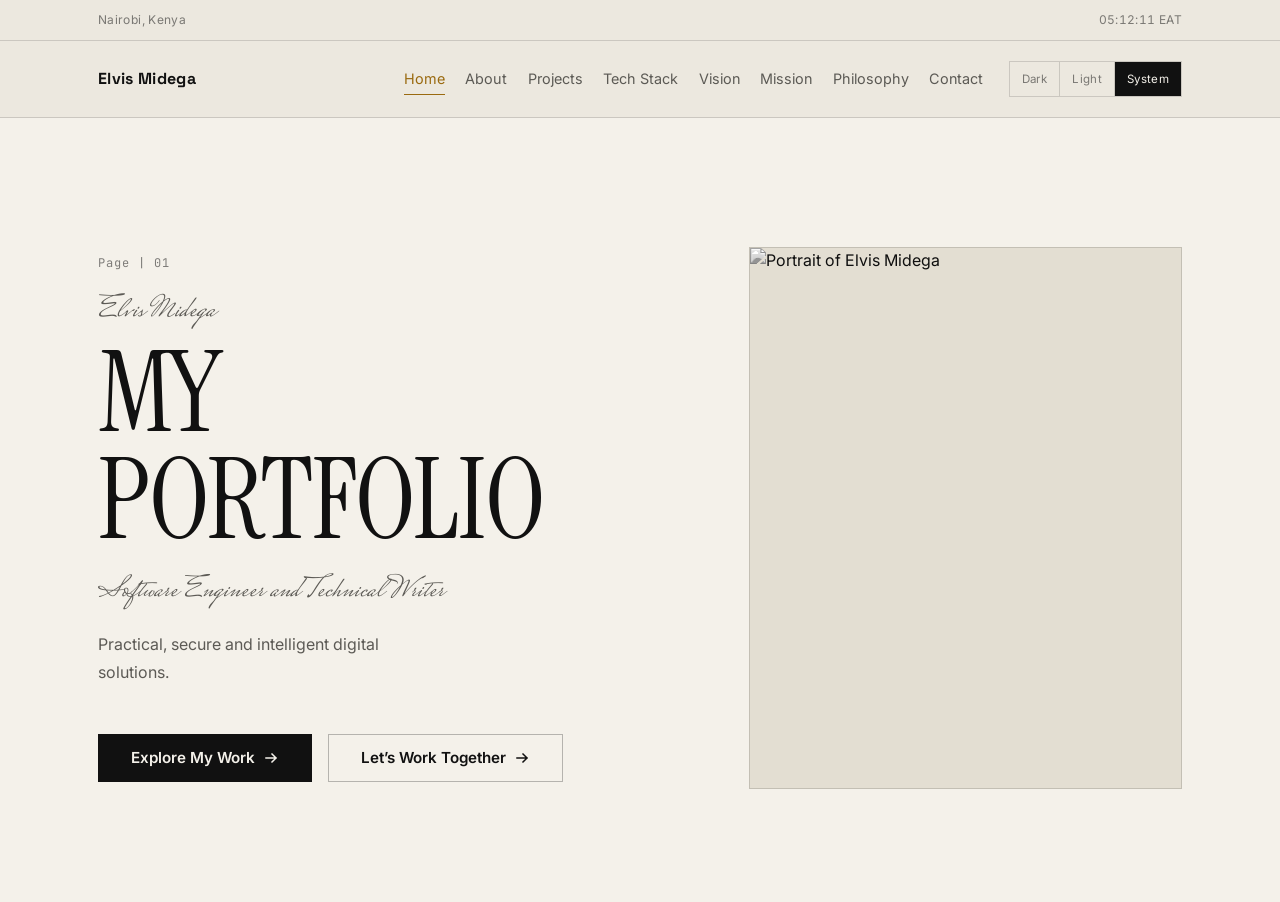
==== index.html @ 05e49f85 "Iniat commit for my portfolio" ====
<!DOCTYPE html>
<html lang="en">
<head>
<script>
(function () {
  try {
    var pref = localStorage.getItem('elvis-theme') || 'system';
    var resolved = pref === 'system'
      ? (window.matchMedia('(prefers-color-scheme: light)').matches ? 'light' : 'dark')
      : pref;
    document.documentElement.setAttribute('data-theme', resolved);
    document.documentElement.setAttribute('data-theme-pref', pref);
  } catch (e) {
    document.documentElement.setAttribute('data-theme', 'dark');
  }
})();
</script>
<meta charset="UTF-8">
<meta name="viewport" content="width=device-width, initial-scale=1">
<title>Elvis Midega | Software Engineer & Technical Writer</title>
<meta name="description" content="Portfolio of Elvis Midega, a software engineer and technical writer in Nairobi, Kenya, working across software engineering, cryptography, artificial intelligence, data and emerging technology.">
<link rel="preconnect" href="https://fonts.googleapis.com">
<link rel="preconnect" href="https://fonts.gstatic.com" crossorigin>
<link href="https://fonts.googleapis.com/css2?family=Inter:wght@400;500;600;700&family=Space+Grotesk:wght@600;700&family=Instrument+Serif:ital@0;1&family=JetBrains+Mono:wght@400;500;600&family=Mrs+Saint+Delafield&display=swap" rel="stylesheet">
<link rel="stylesheet" href="css/style.css">
<link rel="stylesheet" href="css/responsive.css">
</head>
<body>
<a class="skip-link" href="#main">Skip to content</a>

<div class="entrance" id="entrance" aria-hidden="true">
  <p class="entrance-name">Elvis Midega</p>
  <p class="entrance-role">Software Engineer / Technical Writer</p>
</div>

<header class="site-header" id="siteHeader">
  <div class="utility-bar">
    <div class="utility-inner">
      <span class="utility-location">Nairobi, Kenya</span>
      <span class="utility-clock" id="localClock">
        <span id="clockTime">00:00:00</span> <span class="utility-tz">EAT</span>
      </span>
    </div>
  </div>

  <div class="nav-row">
    <div class="nav-inner">
      <a href="#home" class="logo">Elvis Midega</a>

      <nav class="main-nav" aria-label="Primary">
        <ul class="nav-list">
          <li><a href="#home" class="nav-link" data-section="home">Home</a></li>
          <li><a href="#about" class="nav-link" data-section="about">About</a></li>
          <li><a href="#projects" class="nav-link" data-section="projects">Projects</a></li>
          <li><a href="#tech-stack" class="nav-link" data-section="tech-stack">Tech Stack</a></li>
          <li><a href="#vision" class="nav-link" data-section="vision">Vision</a></li>
          <li><a href="#mission" class="nav-link" data-section="mission">Mission</a></li>
          <li><a href="#philosophy" class="nav-link" data-section="philosophy">Philosophy</a></li>
          <li><a href="#contact" class="nav-link" data-section="contact">Contact</a></li>
        </ul>

        <div class="theme-switcher" role="group" aria-label="Theme">
          <button type="button" class="theme-btn" data-theme-choice="dark">Dark</button>
          <button type="button" class="theme-btn" data-theme-choice="light">Light</button>
          <button type="button" class="theme-btn" data-theme-choice="system">System</button>
        </div>
      </nav>

      <button type="button" class="menu-toggle" id="menuToggle" aria-expanded="false" aria-controls="mobileNav" aria-label="Open menu">
        <span class="menu-icon" aria-hidden="true"></span>
      </button>
    </div>
  </div>
</header>

<div class="mobile-nav" id="mobileNav" hidden>
  <nav aria-label="Mobile">
    <ul class="mobile-nav-list">
      <li><a href="#home" class="mobile-nav-link" data-section="home">Home</a></li>
      <li><a href="#about" class="mobile-nav-link" data-section="about">About</a></li>
      <li><a href="#projects" class="mobile-nav-link" data-section="projects">Projects</a></li>
      <li><a href="#tech-stack" class="mobile-nav-link" data-section="tech-stack">Tech Stack</a></li>
      <li><a href="#vision" class="mobile-nav-link" data-section="vision">Vision</a></li>
      <li><a href="#mission" class="mobile-nav-link" data-section="mission">Mission</a></li>
      <li><a href="#philosophy" class="mobile-nav-link" data-section="philosophy">Philosophy</a></li>
      <li><a href="#contact" class="mobile-nav-link" data-section="contact">Contact</a></li>
    </ul>
  </nav>

  <div class="theme-switcher theme-switcher-mobile" role="group" aria-label="Theme">
    <button type="button" class="theme-btn" data-theme-choice="dark">Dark</button>
    <button type="button" class="theme-btn" data-theme-choice="light">Light</button>
    <button type="button" class="theme-btn" data-theme-choice="system">System</button>
  </div>
</div>

<main id="main">

  <section id="home" class="section hero" data-section="home" aria-label="Home">
    <div id="vantaBg" class="vanta-bg" aria-hidden="true"></div>

    <div class="hero-grid">
      <div class="hero-text">
        <p class="hero-page mono">Page | 01</p>

        <p class="signature hero-signature">Elvis Midega</p>

        <h1 class="hero-title">
          <span class="line">MY</span>
          <span class="line">PORTFOLIO</span>
        </h1>

        <p class="signature hero-subtitle">Software Engineer and Technical Writer</p>

        <p class="hero-lead">Practical, secure and intelligent digital solutions.</p>

        <div class="hero-actions">
          <a href="#projects" class="btn btn-primary">
            Explore My Work
            <span class="btn-arrow" aria-hidden="true">
              <svg width="16" height="16" viewBox="0 0 16 16" fill="none" xmlns="http://www.w3.org/2000/svg">
                <path d="M3 8H13M13 8L9 4M13 8L9 12" stroke="currentColor" stroke-width="1.5" stroke-linecap="square"/>
              </svg>
            </span>
          </a>
          <a href="work-with-me.html" class="btn btn-secondary">
            Let&rsquo;s Work Together
            <span class="btn-arrow" aria-hidden="true">
              <svg width="16" height="16" viewBox="0 0 16 16" fill="none" xmlns="http://www.w3.org/2000/svg">
                <path d="M3 8H13M13 8L9 4M13 8L9 12" stroke="currentColor" stroke-width="1.5" stroke-linecap="square"/>
              </svg>
            </span>
          </a>
        </div>
      </div>

      <figure class="hero-visual">
        <img class="portrait-img" src="assets/profile.jpg" alt="Portrait of Elvis Midega" width="1600" height="2000" loading="eager">
        <figcaption class="portrait-placeholder">
          <span>assets/profile.jpg</span>
          <span>Recommended 1600 &times; 2000px</span>
        </figcaption>
      </figure>
    </div>
  </section>

  <!-- Phase 2 and later: Introduction, About Me, More Than a Portfolio,
       Vision, Mission, Philosophy, Projects, Tech Stack, Skills, Dev
       Quotes and Contact sections are added here. -->

</main>

<script src="js/theme.js" defer></script>
<script src="js/main.js" defer></script>
</body>
</html>
---- css/style.css ----
/* =========================================================
   ELVIS MIDEGA: PORTFOLIO
   Design tokens
   ========================================================= */

:root {
  /* Dark palette */
  --dark-bg: #0A0A0A;
  --dark-surface: #111111;
  --dark-raised: #181818;
  --dark-line: rgba(255, 255, 255, 0.12);
  --dark-line-strong: rgba(255, 255, 255, 0.22);
  --dark-muted: #9A9A9A;
  --dark-text: #EDEDED;
  --dark-accent: #E7B04B;

  /* Light palette */
  --light-bg: #F4F1EA;
  --light-surface: #ECE8DF;
  --light-raised: #E3DED2;
  --light-line: rgba(0, 0, 0, 0.14);
  --light-line-strong: rgba(0, 0, 0, 0.26);
  --light-muted: #5C5A55;
  --light-text: #111111;
  --light-accent: #9A6A10;

  /* Layout */
  --container-max: 1180px;
  --container-pad: clamp(20px, 5vw, 48px);
  --utility-h: 40px;
  --nav-h: 76px;
  --bar-h: calc(var(--utility-h) + var(--nav-h));

  /* Spacing scale: use only these values */
  --sp-1: 4px;
  --sp-2: 8px;
  --sp-3: 12px;
  --sp-4: 16px;
  --sp-5: 24px;
  --sp-6: 32px;
  --sp-7: 48px;
  --sp-8: 64px;
  --sp-9: 96px;
  --sp-10: 128px;

  /* Type families */
  --font-ui: 'Inter', -apple-system, BlinkMacSystemFont, 'Segoe UI', sans-serif;
  --font-display: 'Space Grotesk', var(--font-ui);
  --font-serif: 'Instrument Serif', Georgia, serif;
  --font-mono: 'JetBrains Mono', 'SFMono-Regular', Consolas, monospace;
  --font-signature: 'Mrs Saint Delafield', cursive;

  /* Motion */
  --ease: cubic-bezier(0.4, 0, 0.2, 1);
  --dur-fast: 180ms;
  --dur-med: 280ms;
  --dur-slow: 900ms;
}

/* Resolved semantic tokens: default to dark, overridden below.
   The reused top bar references these same variable names, so
   its CSS did not need to change, only the values it points at. */
:root,
[data-theme="dark"] {
  --color-bg: var(--dark-bg);
  --color-bg-elevated: var(--dark-surface);
  --color-surface: var(--dark-raised);
  --color-text: var(--dark-text);
  --color-text-secondary: var(--dark-muted);
  --color-text-tertiary: rgba(237, 237, 237, 0.55);
  --color-border: var(--dark-line);
  --color-border-strong: var(--dark-line-strong);
  --color-invert-bg: var(--dark-text);
  --color-invert-text: var(--dark-bg);
  --color-accent: var(--dark-accent);
}

[data-theme="light"] {
  --color-bg: var(--light-bg);
  --color-bg-elevated: var(--light-surface);
  --color-surface: var(--light-raised);
  --color-text: var(--light-text);
  --color-text-secondary: var(--light-muted);
  --color-text-tertiary: rgba(17, 17, 17, 0.52);
  --color-border: var(--light-line);
  --color-border-strong: var(--light-line-strong);
  --color-invert-bg: var(--light-text);
  --color-invert-text: var(--light-bg);
  --color-accent: var(--light-accent);
}

/* =========================================================
   Reset
   ========================================================= */

*, *::before, *::after { box-sizing: border-box; }
html, body { margin: 0; padding: 0; }
html {
  scroll-behavior: smooth;
}
body {
  background: var(--color-bg);
  color: var(--color-text);
  font-family: var(--font-ui);
  font-size: 16px;
  line-height: 1.6;
  -webkit-font-smoothing: antialiased;
  transition: background-color var(--dur-med) var(--ease), color var(--dur-med) var(--ease);
  overflow-x: hidden;
}
img { max-width: 100%; display: block; }
ul { list-style: none; margin: 0; padding: 0; }
a { color: inherit; text-decoration: none; }
button { font: inherit; color: inherit; background: none; border: none; cursor: pointer; }
h1, h2, h3, p { margin: 0; }

@media (prefers-reduced-motion: reduce) {
  html { scroll-behavior: auto; }
  *, *::before, *::after {
    animation-duration: 0.001ms !important;
    animation-iteration-count: 1 !important;
    transition-duration: 0.001ms !important;
  }
}

:focus-visible {
  outline: 2px solid var(--color-accent);
  outline-offset: 3px;
}

/* =========================================================
   Layout foundation
   ========================================================= */

.container,
.utility-inner,
.nav-inner {
  max-width: var(--container-max);
  margin-inline: auto;
  padding-inline: var(--container-pad);
}

.section {
  position: relative;
  padding-block: clamp(64px, 9vw, 112px);
  border-top: 1px solid var(--color-border);
  scroll-margin-top: var(--bar-h);
}
.section.hero {
  border-top: none;
  scroll-margin-top: 0;
}

.section-head {
  display: flex;
  align-items: baseline;
  gap: var(--sp-5);
  margin-bottom: var(--sp-7);
}
.section-head .section-index {
  font-family: var(--font-mono);
  font-size: 0.85rem;
  color: var(--color-text-tertiary);
  flex-shrink: 0;
}
.section-head .section-heading {
  font-family: var(--font-serif);
  font-weight: 400;
  font-size: clamp(1.75rem, 3.4vw, 2.75rem);
  flex-shrink: 0;
}
.section-head .section-rule {
  flex: 1 1 auto;
  height: 1px;
  background: var(--color-border-strong);
}
.section-head .page-label {
  font-family: var(--font-mono);
  font-size: 0.75rem;
  letter-spacing: 0.04em;
  color: var(--color-text-tertiary);
  flex-shrink: 0;
}

.mono {
  font-family: var(--font-mono);
}

.skip-link {
  position: absolute;
  left: -9999px;
  top: 0;
  z-index: 1000;
  background: var(--color-invert-bg);
  color: var(--color-invert-text);
  padding: var(--sp-3) var(--sp-5);
  font-size: 0.9rem;
  font-weight: 600;
}
.skip-link:focus {
  left: var(--container-pad);
  top: var(--sp-3);
}

/* =========================================================
   Buttons
   ========================================================= */

.btn {
  display: inline-flex;
  align-items: center;
  gap: var(--sp-2);
  min-height: 48px;
  padding: 0 var(--sp-6);
  font-size: 0.95rem;
  font-weight: 600;
  border: 1px solid var(--color-border-strong);
  transition: background-color var(--dur-fast) var(--ease),
              color var(--dur-fast) var(--ease),
              border-color var(--dur-fast) var(--ease);
}
.btn-primary {
  background: var(--color-invert-bg);
  color: var(--color-invert-text);
  border-color: var(--color-invert-bg);
}
.btn-primary:hover,
.btn-primary:focus-visible {
  background: transparent;
  color: var(--color-text);
  border-color: var(--color-border-strong);
}
.btn-secondary {
  background: transparent;
  color: var(--color-text);
}
.btn-secondary:hover,
.btn-secondary:focus-visible {
  background: var(--color-text);
  color: var(--color-bg);
  border-color: var(--color-text);
}
.btn-arrow {
  display: inline-flex;
  transition: transform var(--dur-fast) var(--ease);
}
.btn:hover .btn-arrow,
.btn:focus-visible .btn-arrow {
  transform: translateX(4px);
}

/* =========================================================
   Entrance
   ========================================================= */

.entrance {
  position: fixed;
  inset: 0;
  z-index: 999;
  display: flex;
  flex-direction: column;
  align-items: center;
  justify-content: center;
  gap: var(--sp-3);
  background: var(--color-bg);
  transition: opacity 480ms var(--ease), visibility 480ms var(--ease);
}
.entrance.is-hidden {
  opacity: 0;
  visibility: hidden;
  pointer-events: none;
}
.entrance-name {
  font-family: var(--font-signature);
  font-size: clamp(2.25rem, 6vw, 3.5rem);
  color: var(--color-text);
  opacity: 0;
  transform: translateY(8px);
  animation: entranceIn 520ms var(--ease) 80ms forwards;
}
.entrance-role {
  font-family: var(--font-ui);
  font-size: 0.85rem;
  letter-spacing: 0.06em;
  color: var(--color-text-secondary);
  opacity: 0;
  transform: translateY(8px);
  animation: entranceIn 520ms var(--ease) 220ms forwards;
}
@keyframes entranceIn {
  to { opacity: 1; transform: translateY(0); }
}
@media (prefers-reduced-motion: reduce) {
  .entrance { display: none; }
}

/* =========================================================
   Header: utility bar + nav
   Reused from the approved top bar build. Selectors unchanged;
   only the underlying --color-* and --container-* values above
   were brought in line with the current token system.
   ========================================================= */

.site-header {
  position: sticky;
  top: 0;
  z-index: 500;
  background: var(--color-bg-elevated);
  border-bottom: 1px solid var(--color-border);
}

.utility-bar {
  border-bottom: 1px solid var(--color-border);
}
.utility-inner {
  height: var(--utility-h);
  display: flex;
  align-items: center;
  justify-content: space-between;
  font-size: 0.75rem;
  letter-spacing: 0.03em;
  color: var(--color-text-tertiary);
}
.utility-clock {
  font-variant-numeric: tabular-nums;
}
.utility-tz {
  color: var(--color-text-tertiary);
}

.nav-row { }
.nav-inner {
  height: var(--nav-h);
  display: flex;
  align-items: center;
  justify-content: space-between;
  gap: var(--sp-6);
}

.logo {
  font-family: var(--font-display);
  font-weight: 700;
  font-size: 1rem;
  letter-spacing: 0.02em;
}

.main-nav {
  display: flex;
  align-items: center;
  gap: clamp(1.25rem, 2vw, 2.25rem);
}
.nav-list {
  display: flex;
  align-items: center;
  gap: clamp(1rem, 1.6vw, 1.75rem);
}
.nav-link {
  position: relative;
  font-size: 0.9rem;
  color: var(--color-text-secondary);
  padding-block: var(--sp-2);
  transition: color var(--dur-fast) var(--ease);
}
.nav-link::after {
  content: '';
  position: absolute;
  left: 0;
  right: 0;
  bottom: 0;
  height: 1px;
  background: var(--color-accent);
  transform: scaleX(0);
  transform-origin: left;
  transition: transform var(--dur-fast) var(--ease);
}
.nav-link:hover,
.nav-link:focus-visible {
  color: var(--color-text);
}
.nav-link.active {
  color: var(--color-accent);
}
.nav-link.active::after {
  transform: scaleX(1);
}

.theme-switcher {
  display: flex;
  border: 1px solid var(--color-border);
}
.theme-btn {
  padding: var(--sp-2) var(--sp-3);
  font-size: 0.72rem;
  letter-spacing: 0.03em;
  color: var(--color-text-tertiary);
  border-right: 1px solid var(--color-border);
  transition: color var(--dur-fast) var(--ease), background-color var(--dur-fast) var(--ease);
}
.theme-btn:last-child { border-right: none; }
.theme-btn:hover,
.theme-btn:focus-visible {
  color: var(--color-text);
}
.theme-btn[aria-pressed="true"] {
  background: var(--color-text);
  color: var(--color-bg);
}

.menu-toggle {
  display: none;
  width: 44px;
  height: 44px;
  align-items: center;
  justify-content: center;
  flex-shrink: 0;
}
.menu-icon,
.menu-icon::before,
.menu-icon::after {
  display: block;
  width: 20px;
  height: 1px;
  background: var(--color-text);
  position: relative;
  transition: transform var(--dur-fast) var(--ease), opacity var(--dur-fast) var(--ease);
}
.menu-icon::before,
.menu-icon::after {
  content: '';
  position: absolute;
  left: 0;
}
.menu-icon::before { top: -6px; }
.menu-icon::after { top: 6px; }
.menu-toggle[aria-expanded="true"] .menu-icon {
  background: transparent;
}
.menu-toggle[aria-expanded="true"] .menu-icon::before {
  top: 0;
  transform: rotate(45deg);
}
.menu-toggle[aria-expanded="true"] .menu-icon::after {
  top: 0;
  transform: rotate(-45deg);
}

.mobile-nav {
  position: fixed;
  inset: var(--bar-h) 0 0 0;
  z-index: 490;
  background: var(--color-bg);
  padding: var(--sp-6) var(--container-pad);
  overflow-y: auto;
}
.mobile-nav[hidden] { display: none; }
.mobile-nav-list {
  display: flex;
  flex-direction: column;
  gap: var(--sp-1);
}
.mobile-nav-link {
  display: block;
  padding: var(--sp-4) 0;
  font-family: var(--font-display);
  font-size: 1.5rem;
  border-bottom: 1px solid var(--color-border);
  color: var(--color-text-secondary);
}
.mobile-nav-link.active { color: var(--color-accent); }
.theme-switcher-mobile {
  margin-top: var(--sp-6);
  width: fit-content;
}

/* =========================================================
   Hero
   ========================================================= */

.hero {
  position: relative;
  display: flex;
  align-items: center;
  padding-block: var(--sp-8) var(--sp-7);
  min-height: calc(100vh - var(--bar-h));
}
@supports (min-height: 100svh) {
  .hero {
    min-height: max(560px, calc(100svh - var(--bar-h)));
  }
}

.vanta-bg {
  position: absolute;
  inset: 0;
  z-index: 0;
}

.hero-grid {
  position: relative;
  z-index: 1;
  width: 100%;
  max-width: var(--container-max);
  margin-inline: auto;
  padding-inline: var(--container-pad);
  display: grid;
  grid-template-columns: repeat(12, 1fr);
  gap: var(--sp-6);
  align-items: center;
}

.hero-text {
  grid-column: 1 / 8;
  display: flex;
  flex-direction: column;
  align-items: flex-start;
}

.hero-page {
  font-size: 0.75rem;
  letter-spacing: 0.08em;
  color: var(--color-text-tertiary);
  margin-bottom: var(--sp-5);
}

.signature {
  font-family: var(--font-signature);
  font-weight: 400;
  line-height: 1;
}
.hero-signature {
  font-size: clamp(1.5rem, 2.4vw, 2.1rem);
  color: var(--color-text-secondary);
  margin-bottom: var(--sp-3);
}
.hero-subtitle {
  font-size: clamp(1.35rem, 2.4vw, 1.9rem);
  color: var(--color-text-secondary);
  margin-top: var(--sp-5);
}

.hero-title {
  font-family: var(--font-serif);
  font-weight: 400;
  text-transform: uppercase;
  font-size: clamp(3rem, 9.5vw, 7rem);
  line-height: 0.95;
  letter-spacing: -0.01em;
}
.hero-title .line { display: block; }

.hero-lead {
  max-width: 34ch;
  margin-top: var(--sp-5);
  color: var(--color-text-secondary);
  font-size: 1rem;
  line-height: 1.7;
}

.hero-actions {
  display: flex;
  flex-wrap: wrap;
  gap: var(--sp-4);
  margin-top: var(--sp-7);
}

.hero-visual {
  grid-column: 8 / 13;
  position: relative;
  aspect-ratio: 4 / 5;
  background: var(--color-surface);
  border: 1px solid var(--color-border);
  overflow: hidden;
  margin: 0;
}
.portrait-img {
  position: absolute;
  inset: 0;
  width: 100%;
  height: 100%;
  object-fit: cover;
  filter: grayscale(1) contrast(1.02);
  transition: filter var(--dur-slow) var(--ease), transform var(--dur-slow) var(--ease);
}
.hero-visual:hover .portrait-img {
  filter: grayscale(0.4) contrast(1.02);
  transform: scale(1.02);
}
.portrait-placeholder {
  display: none;
  position: absolute;
  inset: var(--sp-3);
  border: 1px dashed var(--color-border-strong);
  flex-direction: column;
  align-items: center;
  justify-content: center;
  gap: var(--sp-2);
  text-align: center;
  padding: var(--sp-4);
  font-family: var(--font-mono);
  font-size: 0.72rem;
  color: var(--color-text-tertiary);
}
.hero-visual.is-missing .portrait-img { display: none; }
.hero-visual.is-missing .portrait-placeholder { display: flex; }

/* =========================================================
   Scroll reveals (foundation for later phases)
   ========================================================= */

.reveal {
  opacity: 0;
  transform: translateY(18px);
  transition: opacity 700ms var(--ease), transform 700ms var(--ease);
}
.reveal.is-visible {
  opacity: 1;
  transform: none;
}
---- css/responsive.css ----
/* =========================================================
   Responsive recomposition
   ========================================================= */

/* Tablet */
@media (max-width: 960px) {
  :root {
    --nav-h: 68px;
  }

  .main-nav .nav-list,
  .main-nav .theme-switcher {
    display: none;
  }
  .menu-toggle {
    display: inline-flex;
  }

  .hero-visual {
    grid-column: 8 / 13;
  }
}

/* Mobile: stack hero, compact header */
@media (max-width: 900px) {
  .hero-grid {
    grid-template-columns: 1fr;
  }
  .hero-text {
    grid-column: 1 / -1;
  }
  .hero-visual {
    grid-column: 1 / -1;
    width: 100%;
    max-width: 360px;
    margin-inline: auto;
    margin-top: var(--sp-7);
    order: 2;
  }
  .hero-text {
    order: 1;
  }
}

@media (max-width: 680px) {
  :root {
    --utility-h: 34px;
    --nav-h: 64px;
    --container-pad: 1.25rem;
  }

  .utility-inner {
    font-size: 0.68rem;
  }

  .logo {
    font-size: 0.9rem;
  }

  .hero {
    padding-block: var(--sp-6) var(--sp-6);
    min-height: auto;
  }
  .hero-actions {
    width: 100%;
  }
  .hero-actions .btn {
    flex: 1 1 auto;
    justify-content: center;
  }
}

/* Small phones */
@media (max-width: 380px) {
  .hero-actions {
    flex-direction: column;
  }
  .hero-actions .btn {
    width: 100%;
  }
}

/* Ultra-wide guard: keep content from stretching too thin */
@media (min-width: 1800px) {
  :root {
    --container-max: 1360px;
  }
}
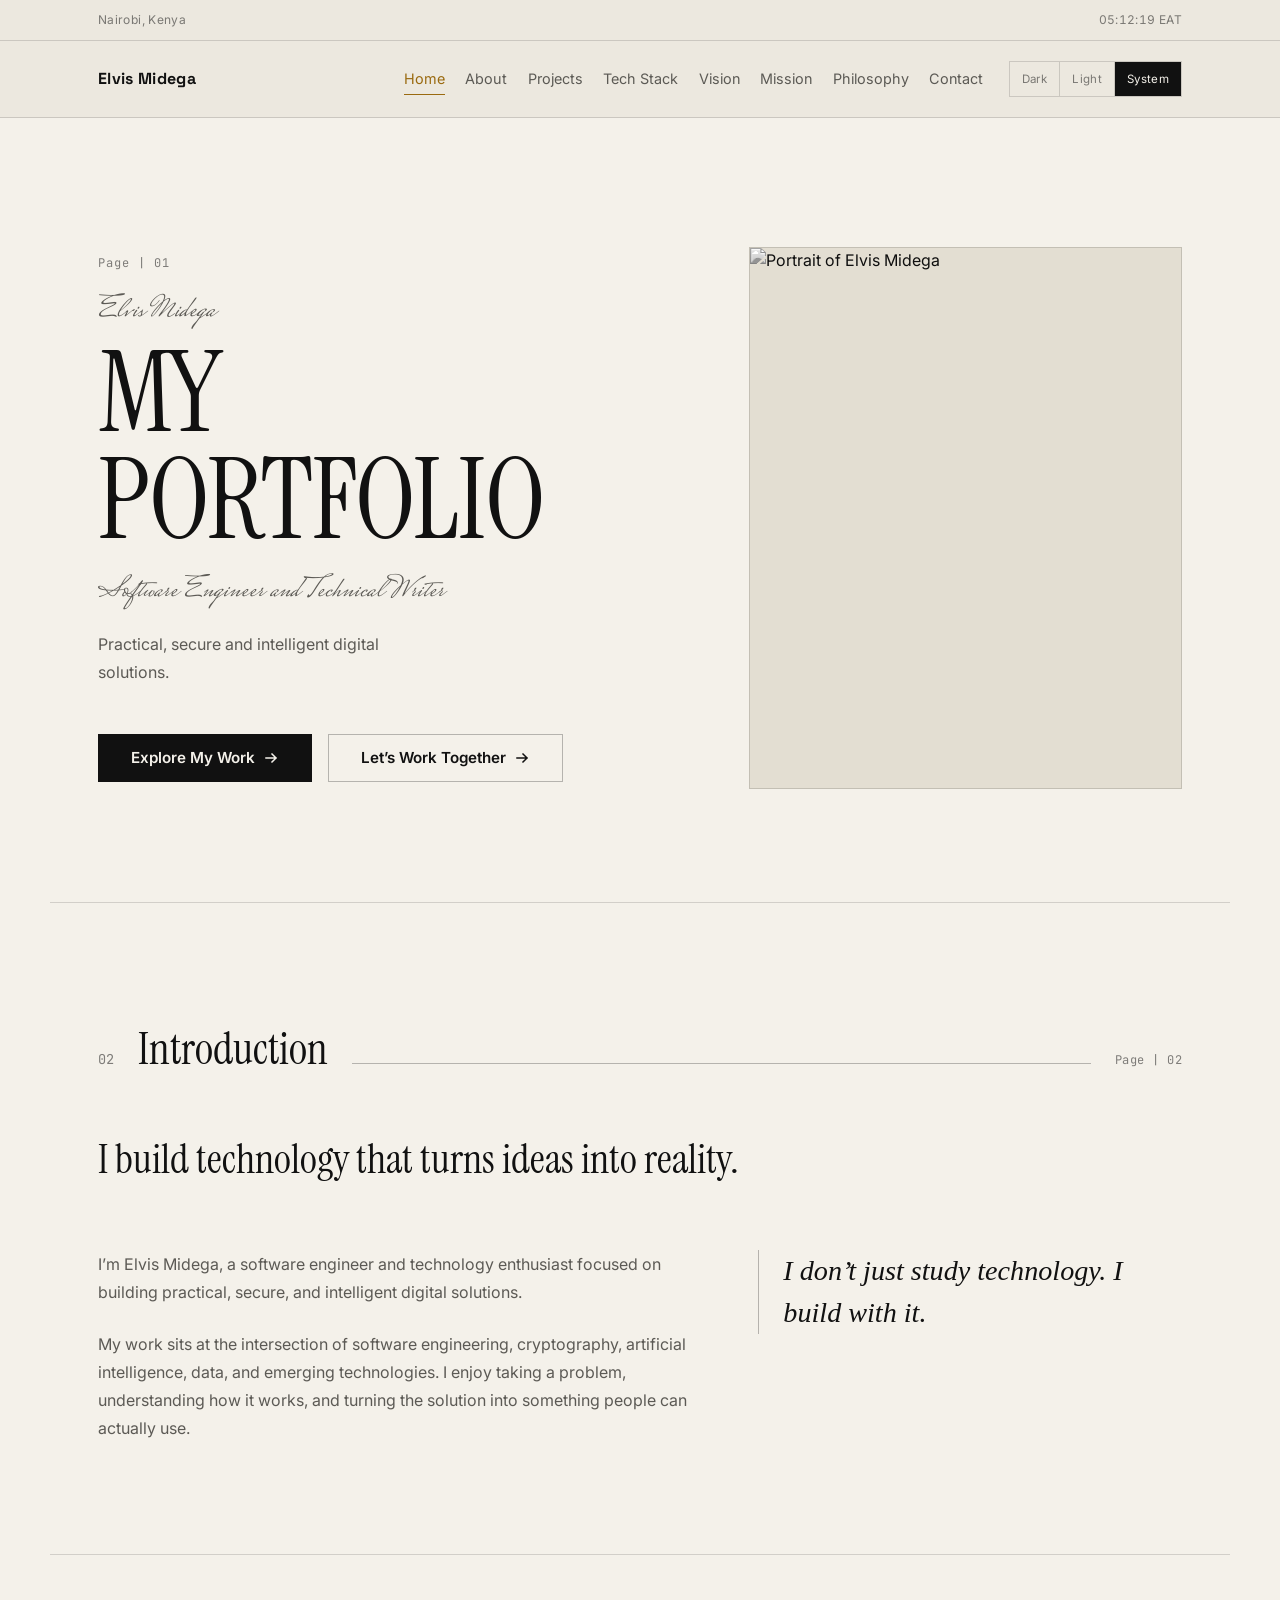
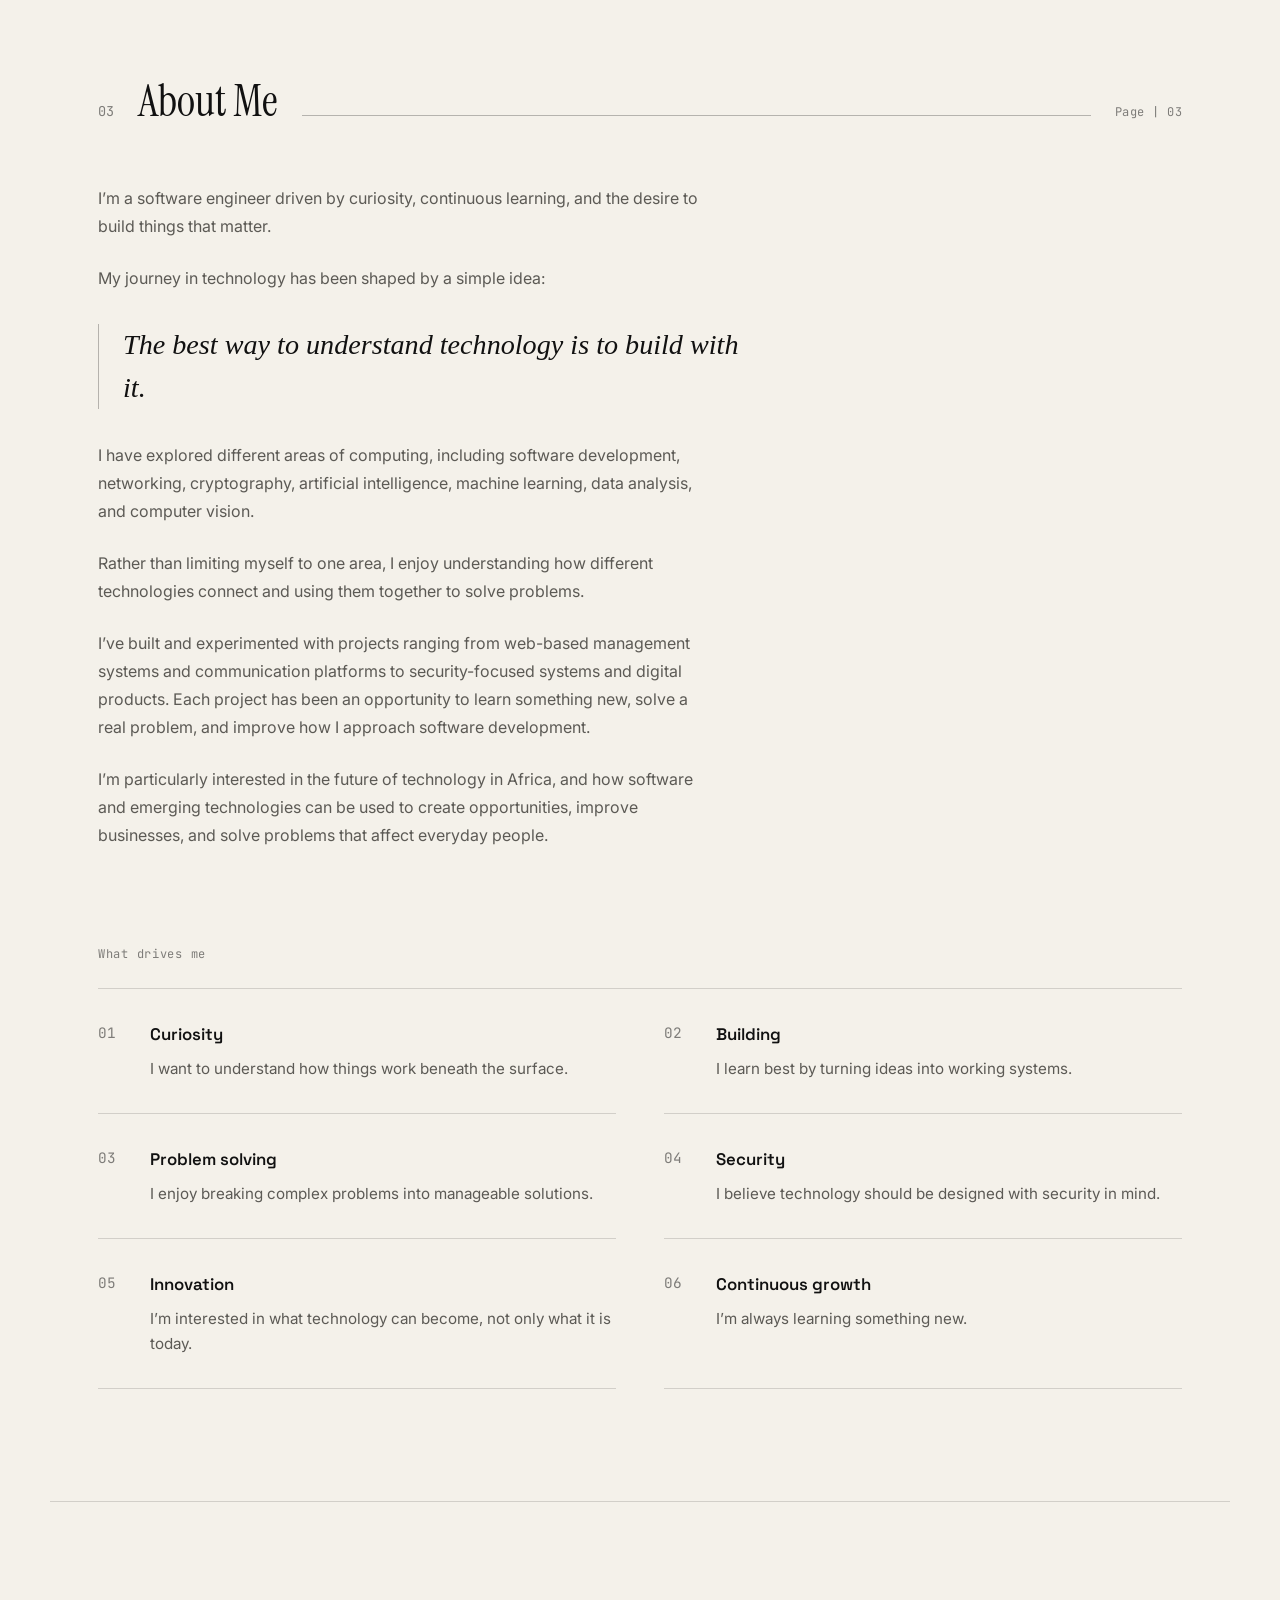
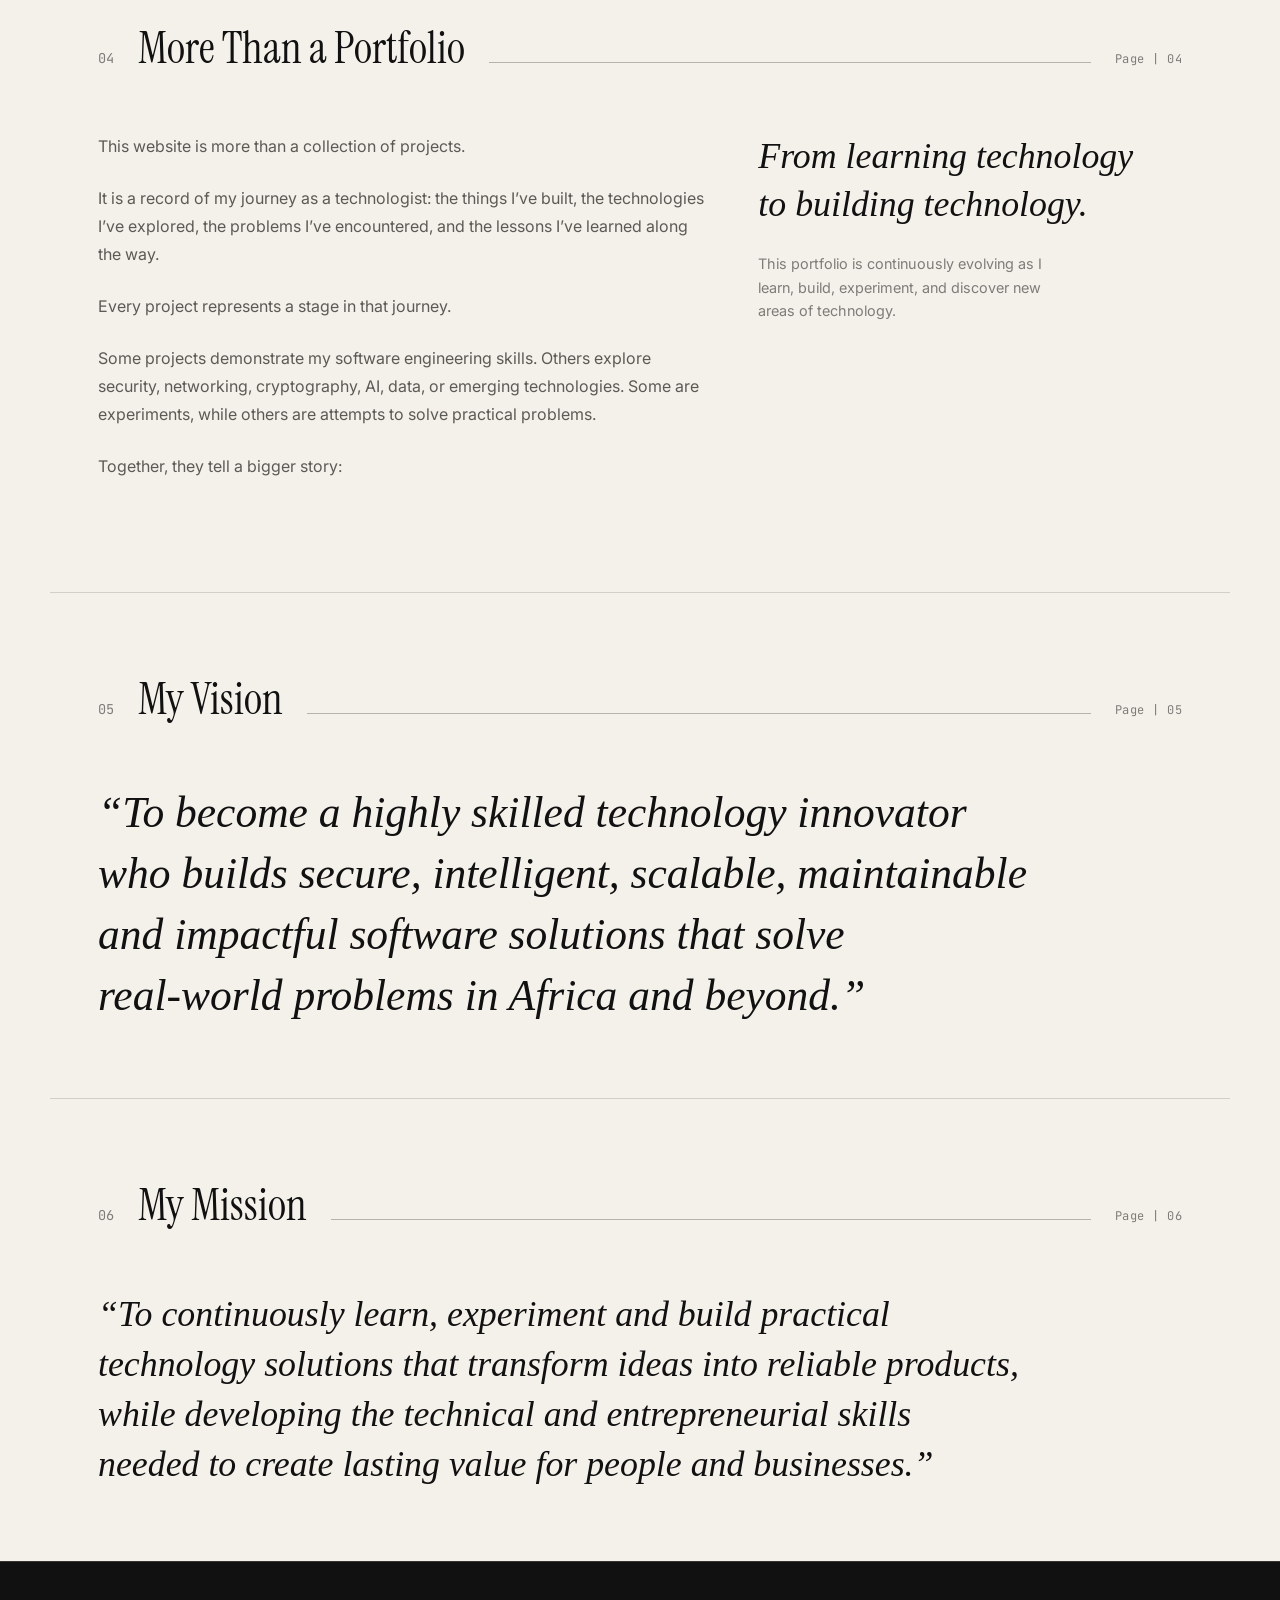
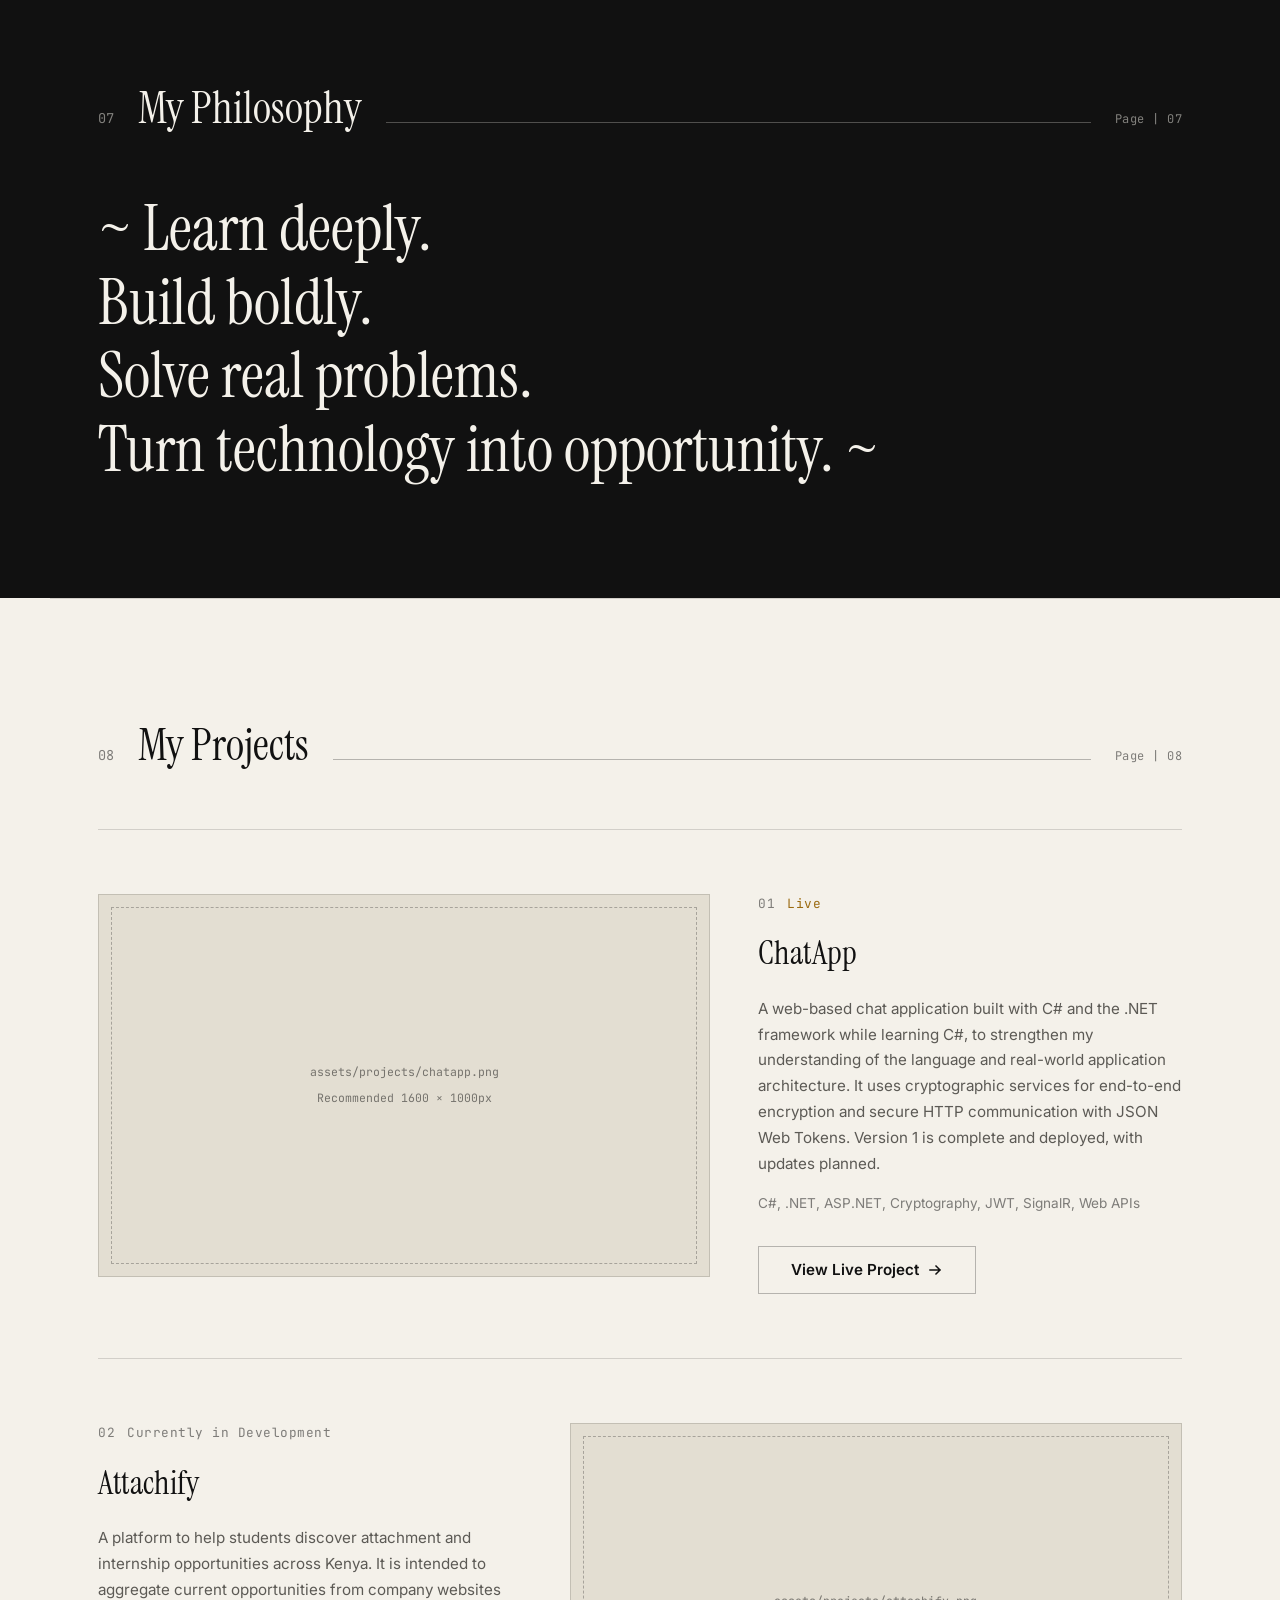
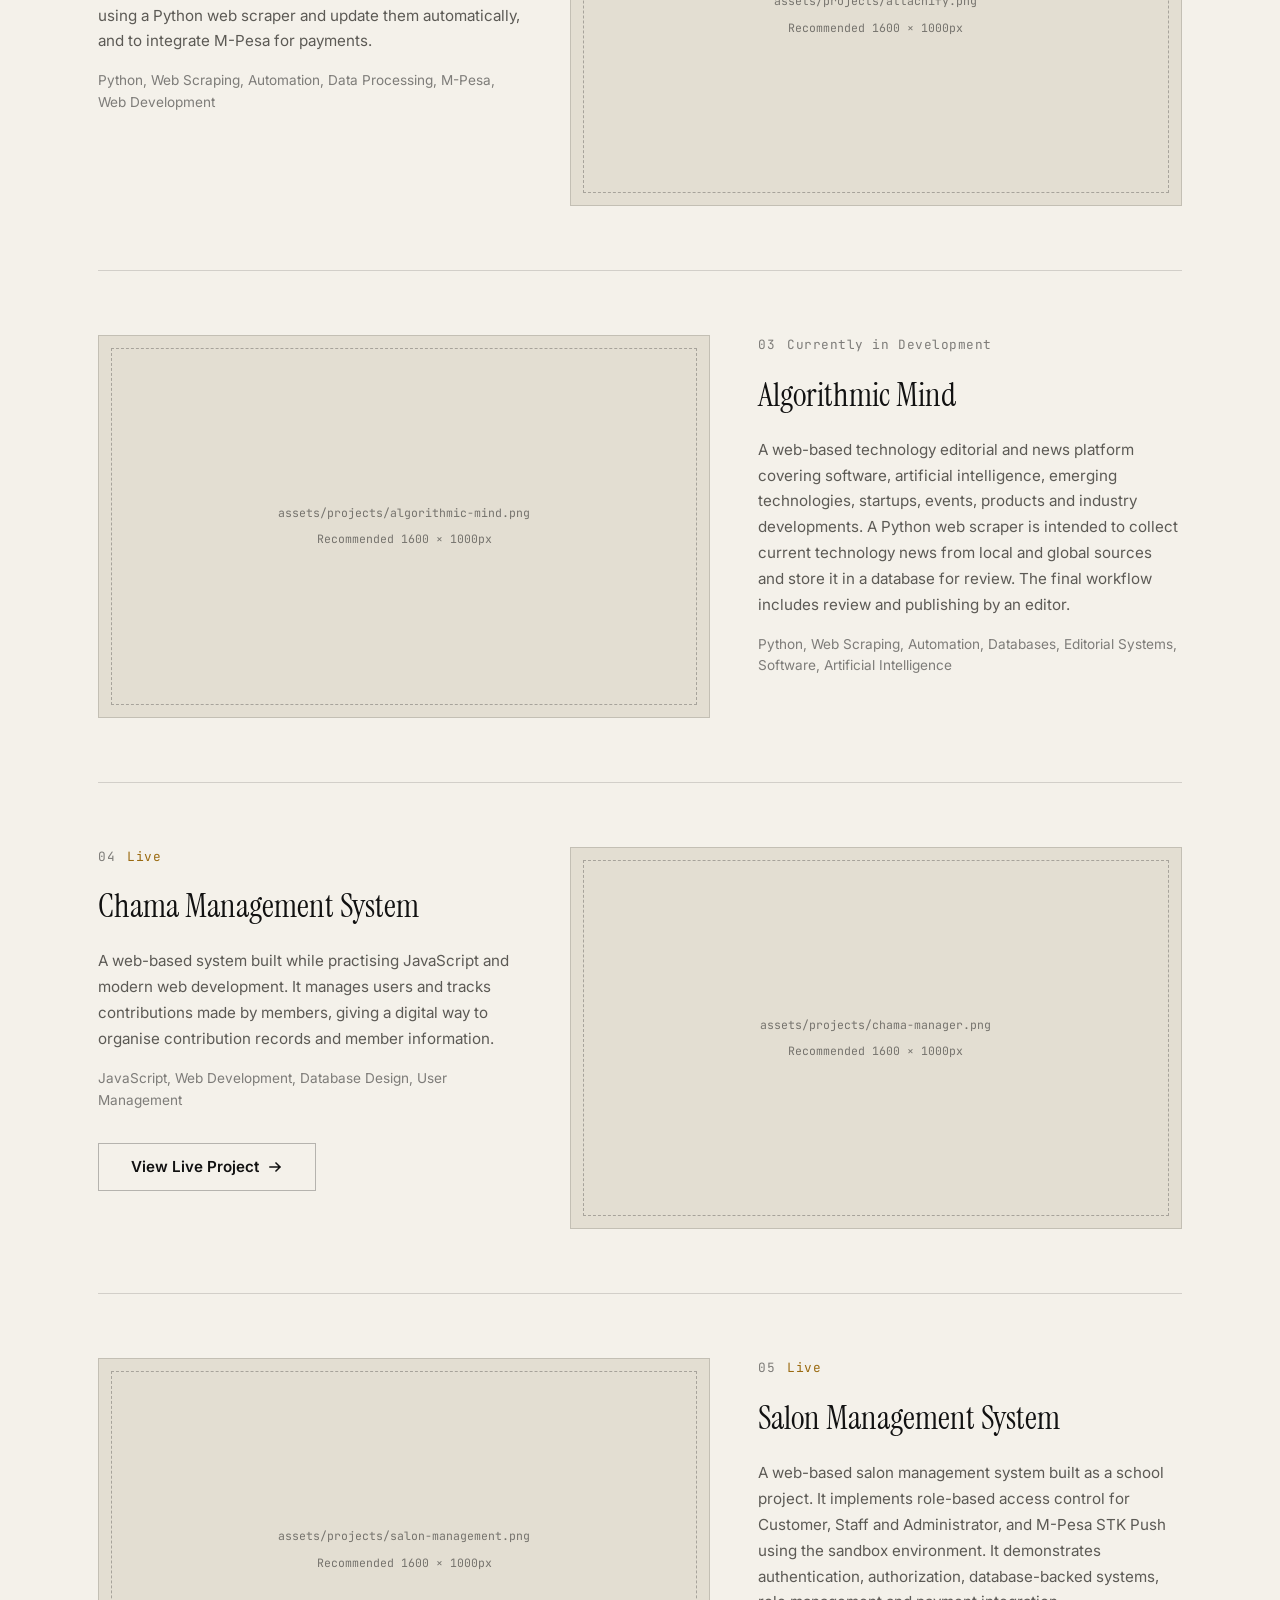
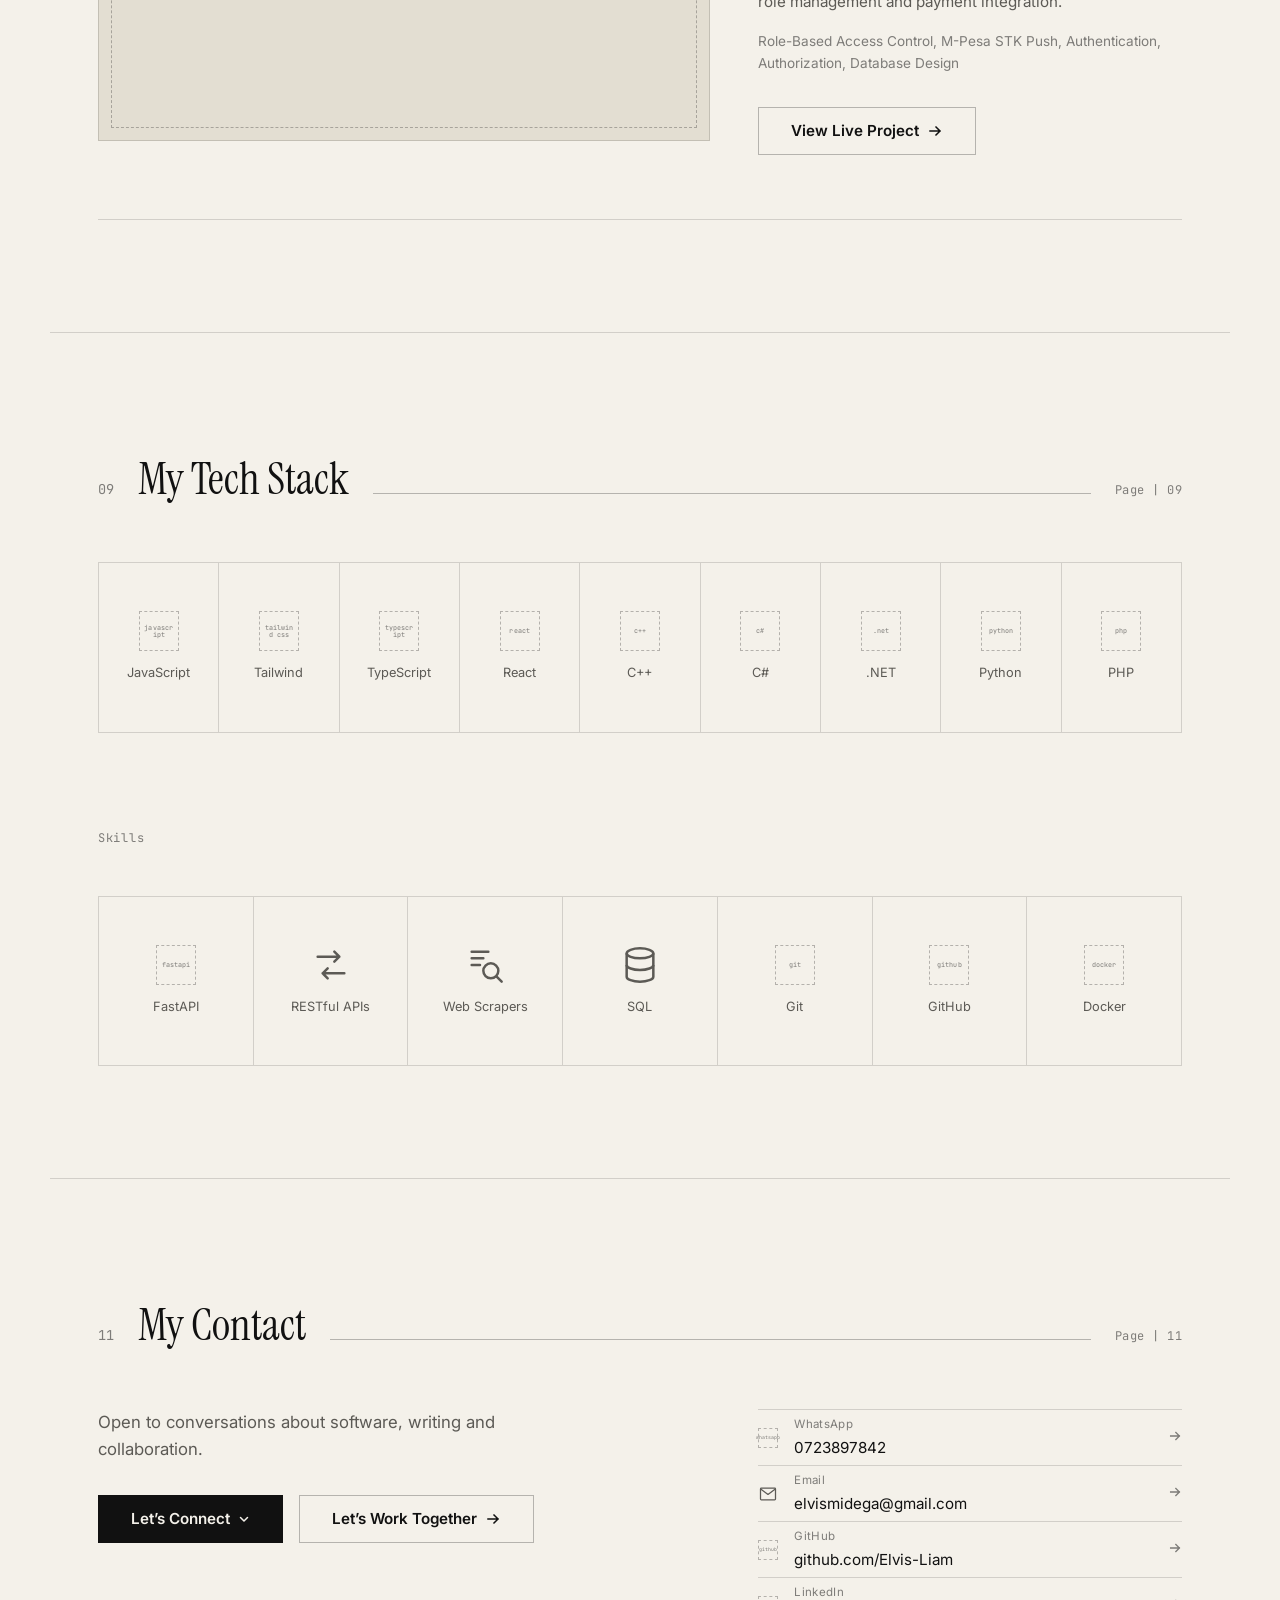
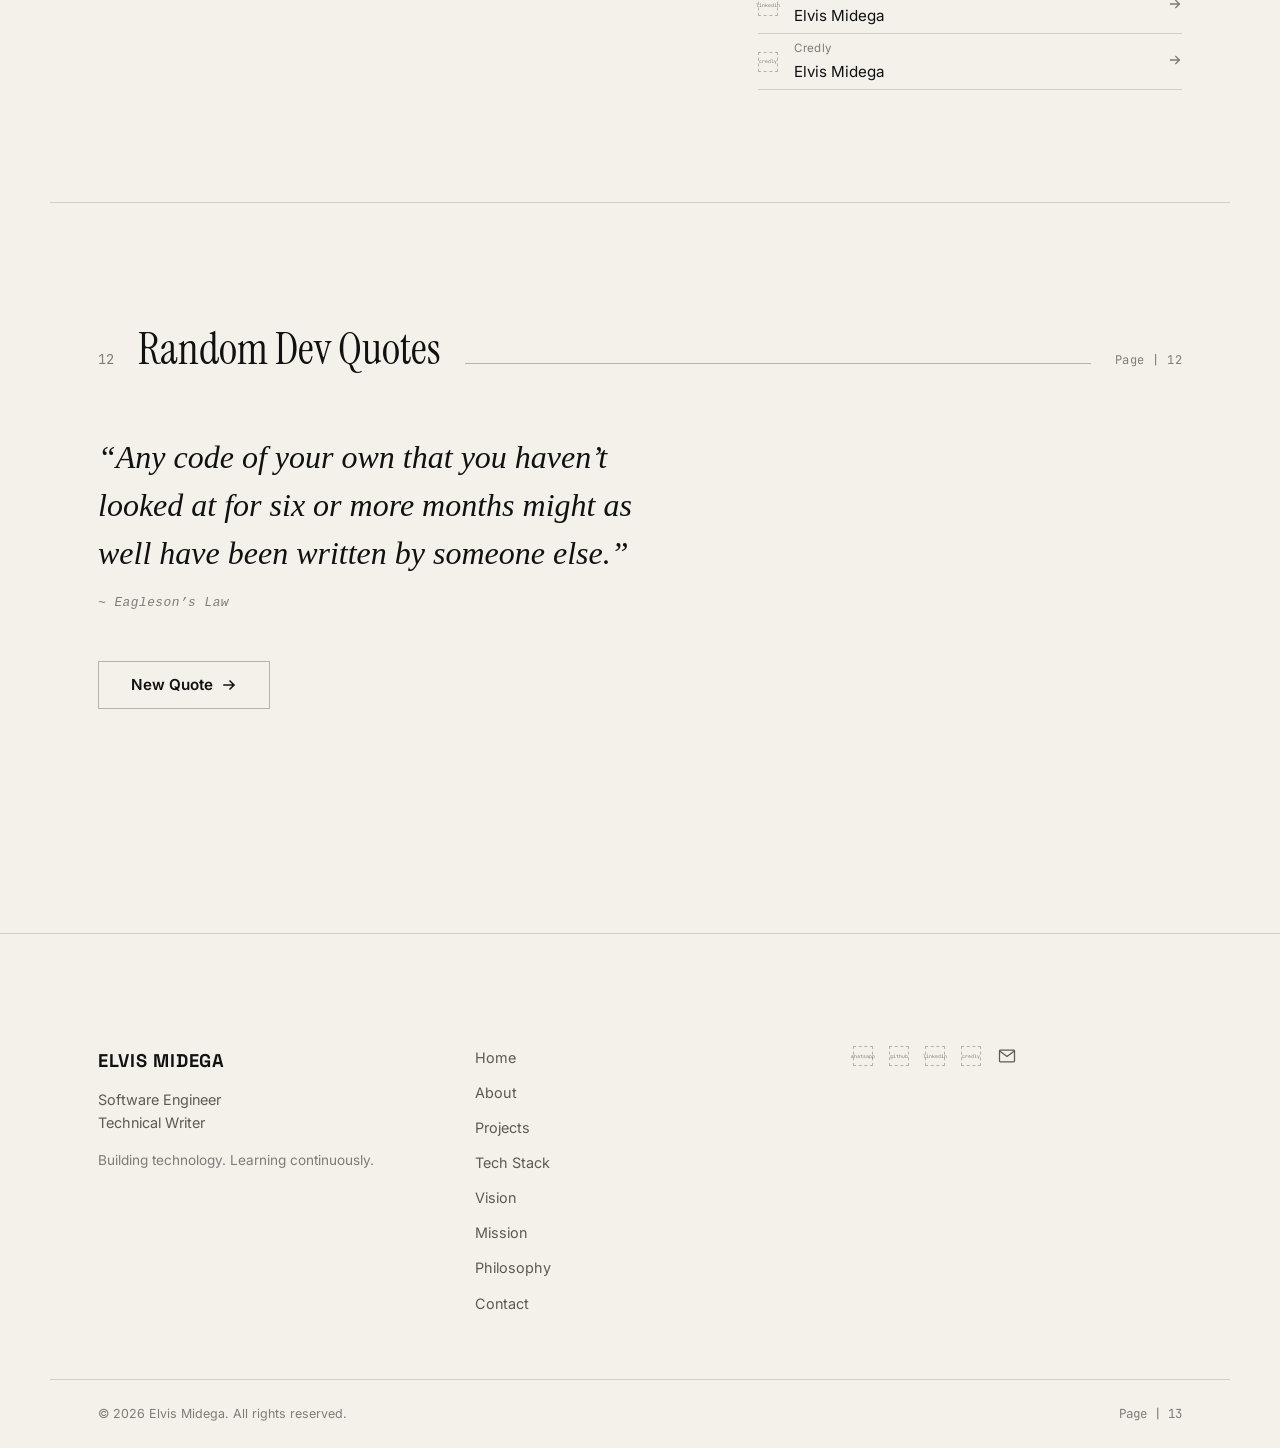
==== commit c82fbaec: "Add contact links, philosophy" ====
--- a/index.html
+++ b/index.html
@@ -52,7 +52,7 @@
           <li><a href="#home" class="nav-link" data-section="home">Home</a></li>
           <li><a href="#about" class="nav-link" data-section="about">About</a></li>
           <li><a href="#projects" class="nav-link" data-section="projects">Projects</a></li>
-          <li><a href="#tech-stack" class="nav-link" data-section="tech-stack">Tech Stack</a></li>
+          <li><a href="#stack" class="nav-link" data-section="stack">Tech Stack</a></li>
           <li><a href="#vision" class="nav-link" data-section="vision">Vision</a></li>
           <li><a href="#mission" class="nav-link" data-section="mission">Mission</a></li>
           <li><a href="#philosophy" class="nav-link" data-section="philosophy">Philosophy</a></li>
@@ -79,7 +79,7 @@
       <li><a href="#home" class="mobile-nav-link" data-section="home">Home</a></li>
       <li><a href="#about" class="mobile-nav-link" data-section="about">About</a></li>
       <li><a href="#projects" class="mobile-nav-link" data-section="projects">Projects</a></li>
-      <li><a href="#tech-stack" class="mobile-nav-link" data-section="tech-stack">Tech Stack</a></li>
+      <li><a href="#stack" class="mobile-nav-link" data-section="stack">Tech Stack</a></li>
       <li><a href="#vision" class="mobile-nav-link" data-section="vision">Vision</a></li>
       <li><a href="#mission" class="mobile-nav-link" data-section="mission">Mission</a></li>
       <li><a href="#philosophy" class="mobile-nav-link" data-section="philosophy">Philosophy</a></li>
@@ -144,13 +144,621 @@
     </div>
   </section>
 
-  <!-- Phase 2 and later: Introduction, About Me, More Than a Portfolio,
-       Vision, Mission, Philosophy, Projects, Tech Stack, Skills, Dev
-       Quotes and Contact sections are added here. -->
+  <section id="about-intro" class="section" data-section="about-intro" aria-label="Introduction">
+    <div class="section-head reveal">
+      <span class="section-index mono">02</span>
+      <h2 class="section-heading">Introduction</h2>
+      <span class="section-rule" aria-hidden="true"></span>
+      <span class="page-label mono">Page | 02</span>
+    </div>
+
+    <p class="statement reveal">I build technology that turns ideas into reality.</p>
+
+    <div class="split-grid">
+      <div class="split-main reveal">
+        <p class="body-copy">I&rsquo;m Elvis Midega, a software engineer and technology enthusiast focused on building practical, secure, and intelligent digital solutions.</p>
+        <p class="body-copy">My work sits at the intersection of software engineering, cryptography, artificial intelligence, data, and emerging technologies. I enjoy taking a problem, understanding how it works, and turning the solution into something people can actually use.</p>
+      </div>
+      <div class="split-aside reveal">
+        <p class="pull-quote">I don&rsquo;t just study technology. I build with it.</p>
+      </div>
+    </div>
+  </section>
+
+  <section id="about" class="section" data-section="about" aria-label="About Me">
+    <div class="section-head reveal">
+      <span class="section-index mono">03</span>
+      <h2 class="section-heading">About Me</h2>
+      <span class="section-rule" aria-hidden="true"></span>
+      <span class="page-label mono">Page | 03</span>
+    </div>
+
+    <div class="content-wide reveal">
+      <p class="body-copy">I&rsquo;m a software engineer driven by curiosity, continuous learning, and the desire to build things that matter.</p>
+      <p class="body-copy">My journey in technology has been shaped by a simple idea:</p>
+      <p class="pull-quote">The best way to understand technology is to build with it.</p>
+      <p class="body-copy">I have explored different areas of computing, including software development, networking, cryptography, artificial intelligence, machine learning, data analysis, and computer vision.</p>
+      <p class="body-copy">Rather than limiting myself to one area, I enjoy understanding how different technologies connect and using them together to solve problems.</p>
+      <p class="body-copy">I&rsquo;ve built and experimented with projects ranging from web-based management systems and communication platforms to security-focused systems and digital products. Each project has been an opportunity to learn something new, solve a real problem, and improve how I approach software development.</p>
+      <p class="body-copy">I&rsquo;m particularly interested in the future of technology in Africa, and how software and emerging technologies can be used to create opportunities, improve businesses, and solve problems that affect everyday people.</p>
+    </div>
+
+    <div class="drives reveal">
+      <p class="drives-label mono">What drives me</p>
+      <div class="drives-grid">
+        <div class="drives-item">
+          <span class="drives-num mono">01</span>
+          <div class="drives-copy">
+            <h3 class="drives-title">Curiosity</h3>
+            <p class="drives-desc">I want to understand how things work beneath the surface.</p>
+          </div>
+        </div>
+        <div class="drives-item">
+          <span class="drives-num mono">02</span>
+          <div class="drives-copy">
+            <h3 class="drives-title">Building</h3>
+            <p class="drives-desc">I learn best by turning ideas into working systems.</p>
+          </div>
+        </div>
+        <div class="drives-item">
+          <span class="drives-num mono">03</span>
+          <div class="drives-copy">
+            <h3 class="drives-title">Problem solving</h3>
+            <p class="drives-desc">I enjoy breaking complex problems into manageable solutions.</p>
+          </div>
+        </div>
+        <div class="drives-item">
+          <span class="drives-num mono">04</span>
+          <div class="drives-copy">
+            <h3 class="drives-title">Security</h3>
+            <p class="drives-desc">I believe technology should be designed with security in mind.</p>
+          </div>
+        </div>
+        <div class="drives-item">
+          <span class="drives-num mono">05</span>
+          <div class="drives-copy">
+            <h3 class="drives-title">Innovation</h3>
+            <p class="drives-desc">I&rsquo;m interested in what technology can become, not only what it is today.</p>
+          </div>
+        </div>
+        <div class="drives-item">
+          <span class="drives-num mono">06</span>
+          <div class="drives-copy">
+            <h3 class="drives-title">Continuous growth</h3>
+            <p class="drives-desc">I&rsquo;m always learning something new.</p>
+          </div>
+        </div>
+      </div>
+    </div>
+  </section>
+
+  <section id="journey" class="section" data-section="journey" aria-label="More Than a Portfolio">
+    <div class="section-head reveal">
+      <span class="section-index mono">04</span>
+      <h2 class="section-heading">More Than a Portfolio</h2>
+      <span class="section-rule" aria-hidden="true"></span>
+      <span class="page-label mono">Page | 04</span>
+    </div>
+
+    <div class="split-grid">
+      <div class="split-main reveal">
+        <p class="body-copy">This website is more than a collection of projects.</p>
+        <p class="body-copy">It is a record of my journey as a technologist: the things I&rsquo;ve built, the technologies I&rsquo;ve explored, the problems I&rsquo;ve encountered, and the lessons I&rsquo;ve learned along the way.</p>
+        <p class="body-copy">Every project represents a stage in that journey.</p>
+        <p class="body-copy">Some projects demonstrate my software engineering skills. Others explore security, networking, cryptography, AI, data, or emerging technologies. Some are experiments, while others are attempts to solve practical problems.</p>
+        <p class="body-copy">Together, they tell a bigger story:</p>
+      </div>
+      <div class="split-aside reveal">
+        <p class="closing-statement">From learning technology to building technology.</p>
+        <p class="supporting-note">This portfolio is continuously evolving as I learn, build, experiment, and discover new areas of technology.</p>
+      </div>
+    </div>
+  </section>
+
+  <section id="vision" class="section section-compact" data-section="vision" aria-label="My Vision">
+    <div class="section-head reveal">
+      <span class="section-index mono">05</span>
+      <h2 class="section-heading">My Vision</h2>
+      <span class="section-rule" aria-hidden="true"></span>
+      <span class="page-label mono">Page | 05</span>
+    </div>
+    <p class="quote-statement quote-statement--vision reveal">&ldquo;To become a highly skilled technology innovator who builds secure, intelligent, scalable, maintainable and impactful software solutions that solve real-world problems in Africa and beyond.&rdquo;</p>
+  </section>
+
+  <section id="mission" class="section section-compact" data-section="mission" aria-label="My Mission">
+    <div class="section-head reveal">
+      <span class="section-index mono">06</span>
+      <h2 class="section-heading">My Mission</h2>
+      <span class="section-rule" aria-hidden="true"></span>
+      <span class="page-label mono">Page | 06</span>
+    </div>
+    <p class="quote-statement quote-statement--mission reveal">&ldquo;To continuously learn, experiment and build practical technology solutions that transform ideas into reliable products, while developing the technical and entrepreneurial skills needed to create lasting value for people and businesses.&rdquo;</p>
+  </section>
+
+  <section id="philosophy" class="section band" data-section="philosophy" aria-label="My Philosophy">
+    <div class="band-inner">
+      <div class="section-head reveal">
+        <span class="section-index mono">07</span>
+        <h2 class="section-heading">My Philosophy</h2>
+        <span class="section-rule" aria-hidden="true"></span>
+        <span class="page-label mono">Page | 07</span>
+      </div>
+      <p class="philosophy-statement">
+        <span class="philosophy-line reveal">&#126; Learn deeply.</span>
+        <span class="philosophy-line reveal">Build boldly.</span>
+        <span class="philosophy-line reveal">Solve real problems.</span>
+        <span class="philosophy-line reveal">Turn technology into opportunity. &#126;</span>
+      </p>
+    </div>
+  </section>
+
+  <section id="projects" class="section" data-section="projects" aria-label="My Projects">
+    <div class="section-head reveal">
+      <span class="section-index mono">08</span>
+      <h2 class="section-heading">My Projects</h2>
+      <span class="section-rule" aria-hidden="true"></span>
+      <span class="page-label mono">Page | 08</span>
+    </div>
+
+    <div class="projects-list">
+
+      <article class="project-entry reveal" data-project="chatapp">
+        <a class="project-frame" href="https://chat-app-smoky-chi-76.vercel.app/" target="_blank" rel="noopener noreferrer" aria-label="View ChatApp, live project, opens in a new tab">
+          <img src="assets/projects/chatapp.png" alt="Screenshot of ChatApp" width="1600" height="1000" loading="lazy">
+          <span class="project-placeholder">
+            <span>assets/projects/chatapp.png</span>
+            <span>Recommended 1600 &times; 1000px</span>
+          </span>
+        </a>
+        <div class="project-text">
+          <p class="project-meta mono">
+            <span class="project-index">01</span>
+            <span class="status status-live">Live</span>
+          </p>
+          <h3 class="project-name">ChatApp</h3>
+          <p class="project-desc">A web-based chat application built with C# and the .NET framework while learning C#, to strengthen my understanding of the language and real-world application architecture. It uses cryptographic services for end-to-end encryption and secure HTTP communication with JSON Web Tokens. Version 1 is complete and deployed, with updates planned.</p>
+          <p class="project-tech">C#, .NET, ASP.NET, Cryptography, JWT, SignalR, Web APIs</p>
+          <a class="btn btn-secondary project-action" href="https://chat-app-smoky-chi-76.vercel.app/" target="_blank" rel="noopener noreferrer">
+            View Live Project
+            <span class="btn-arrow" aria-hidden="true">
+              <svg width="16" height="16" viewBox="0 0 16 16" fill="none" xmlns="http://www.w3.org/2000/svg">
+                <path d="M3 8H13M13 8L9 4M13 8L9 12" stroke="currentColor" stroke-width="1.5" stroke-linecap="square"/>
+              </svg>
+            </span>
+          </a>
+        </div>
+      </article>
+
+      <article class="project-entry is-reversed reveal" data-project="attachify">
+        <div class="project-frame">
+          <img src="assets/projects/attachify.png" alt="Screenshot of Attachify" width="1600" height="1000" loading="lazy">
+          <span class="project-placeholder">
+            <span>assets/projects/attachify.png</span>
+            <span>Recommended 1600 &times; 1000px</span>
+          </span>
+        </div>
+        <div class="project-text">
+          <p class="project-meta mono">
+            <span class="project-index">02</span>
+            <span class="status status-dev">Currently in Development</span>
+          </p>
+          <h3 class="project-name">Attachify</h3>
+          <p class="project-desc">A platform to help students discover attachment and internship opportunities across Kenya. It is intended to aggregate current opportunities from company websites using a Python web scraper and update them automatically, and to integrate M-Pesa for payments.</p>
+          <p class="project-tech">Python, Web Scraping, Automation, Data Processing, M-Pesa, Web Development</p>
+        </div>
+      </article>
+
+      <article class="project-entry reveal" data-project="algorithmic-mind">
+        <div class="project-frame">
+          <img src="assets/projects/algorithmic-mind.png" alt="Screenshot of Algorithmic Mind" width="1600" height="1000" loading="lazy">
+          <span class="project-placeholder">
+            <span>assets/projects/algorithmic-mind.png</span>
+            <span>Recommended 1600 &times; 1000px</span>
+          </span>
+        </div>
+        <div class="project-text">
+          <p class="project-meta mono">
+            <span class="project-index">03</span>
+            <span class="status status-dev">Currently in Development</span>
+          </p>
+          <h3 class="project-name">Algorithmic Mind</h3>
+          <p class="project-desc">A web-based technology editorial and news platform covering software, artificial intelligence, emerging technologies, startups, events, products and industry developments. A Python web scraper is intended to collect current technology news from local and global sources and store it in a database for review. The final workflow includes review and publishing by an editor.</p>
+          <p class="project-tech">Python, Web Scraping, Automation, Databases, Editorial Systems, Software, Artificial Intelligence</p>
+        </div>
+      </article>
+
+      <article class="project-entry is-reversed reveal" data-project="chama-manager">
+        <a class="project-frame" href="https://chamamanager.netlify.app/" target="_blank" rel="noopener noreferrer" aria-label="View Chama Management System, live project, opens in a new tab">
+          <img src="assets/projects/chama-manager.png" alt="Screenshot of Chama Management System" width="1600" height="1000" loading="lazy">
+          <span class="project-placeholder">
+            <span>assets/projects/chama-manager.png</span>
+            <span>Recommended 1600 &times; 1000px</span>
+          </span>
+        </a>
+        <div class="project-text">
+          <p class="project-meta mono">
+            <span class="project-index">04</span>
+            <span class="status status-live">Live</span>
+          </p>
+          <h3 class="project-name">Chama Management System</h3>
+          <p class="project-desc">A web-based system built while practising JavaScript and modern web development. It manages users and tracks contributions made by members, giving a digital way to organise contribution records and member information.</p>
+          <p class="project-tech">JavaScript, Web Development, Database Design, User Management</p>
+          <a class="btn btn-secondary project-action" href="https://chamamanager.netlify.app/" target="_blank" rel="noopener noreferrer">
+            View Live Project
+            <span class="btn-arrow" aria-hidden="true">
+              <svg width="16" height="16" viewBox="0 0 16 16" fill="none" xmlns="http://www.w3.org/2000/svg">
+                <path d="M3 8H13M13 8L9 4M13 8L9 12" stroke="currentColor" stroke-width="1.5" stroke-linecap="square"/>
+              </svg>
+            </span>
+          </a>
+        </div>
+      </article>
+
+      <article class="project-entry reveal" data-project="salon-management">
+        <a class="project-frame" href="https://elvis-salon.iceiy.com/?i=1" target="_blank" rel="noopener noreferrer" aria-label="View Salon Management System, live project, opens in a new tab">
+          <img src="assets/projects/salon-management.png" alt="Screenshot of Salon Management System" width="1600" height="1000" loading="lazy">
+          <span class="project-placeholder">
+            <span>assets/projects/salon-management.png</span>
+            <span>Recommended 1600 &times; 1000px</span>
+          </span>
+        </a>
+        <div class="project-text">
+          <p class="project-meta mono">
+            <span class="project-index">05</span>
+            <span class="status status-live">Live</span>
+          </p>
+          <h3 class="project-name">Salon Management System</h3>
+          <p class="project-desc">A web-based salon management system built as a school project. It implements role-based access control for Customer, Staff and Administrator, and M-Pesa STK Push using the sandbox environment. It demonstrates authentication, authorization, database-backed systems, role management and payment integration.</p>
+          <p class="project-tech">Role-Based Access Control, M-Pesa STK Push, Authentication, Authorization, Database Design</p>
+          <a class="btn btn-secondary project-action" href="https://elvis-salon.iceiy.com/?i=1" target="_blank" rel="noopener noreferrer">
+            View Live Project
+            <span class="btn-arrow" aria-hidden="true">
+              <svg width="16" height="16" viewBox="0 0 16 16" fill="none" xmlns="http://www.w3.org/2000/svg">
+                <path d="M3 8H13M13 8L9 4M13 8L9 12" stroke="currentColor" stroke-width="1.5" stroke-linecap="square"/>
+              </svg>
+            </span>
+          </a>
+        </div>
+      </article>
+
+    </div>
+  </section>
+
+  <section id="stack" class="section" data-section="stack" aria-label="My Tech Stack">
+    <div class="section-head reveal">
+      <span class="section-index mono">09</span>
+      <h2 class="section-heading">My Tech Stack</h2>
+      <span class="section-rule" aria-hidden="true"></span>
+      <span class="page-label mono">Page | 09</span>
+    </div>
+
+    <div class="stack-grid reveal">
+      <div class="stack-cell">
+        <span class="stack-icon-slot mono" aria-hidden="true">javascript</span>
+        <span class="stack-label">JavaScript</span>
+      </div>
+      <div class="stack-cell">
+        <span class="stack-icon-slot mono" aria-hidden="true">tailwind css</span>
+        <span class="stack-label">Tailwind</span>
+      </div>
+      <div class="stack-cell">
+        <span class="stack-icon-slot mono" aria-hidden="true">typescript</span>
+        <span class="stack-label">TypeScript</span>
+      </div>
+      <div class="stack-cell">
+        <span class="stack-icon-slot mono" aria-hidden="true">react</span>
+        <span class="stack-label">React</span>
+      </div>
+      <div class="stack-cell">
+        <span class="stack-icon-slot mono" aria-hidden="true">c++</span>
+        <span class="stack-label">C++</span>
+      </div>
+      <div class="stack-cell">
+        <span class="stack-icon-slot mono" aria-hidden="true">c#</span>
+        <span class="stack-label">C#</span>
+      </div>
+      <div class="stack-cell">
+        <span class="stack-icon-slot mono" aria-hidden="true">.net</span>
+        <span class="stack-label">.NET</span>
+      </div>
+      <div class="stack-cell">
+        <span class="stack-icon-slot mono" aria-hidden="true">python</span>
+        <span class="stack-label">Python</span>
+      </div>
+      <div class="stack-cell">
+        <span class="stack-icon-slot mono" aria-hidden="true">php</span>
+        <span class="stack-label">PHP</span>
+      </div>
+    </div>
+
+    <div class="skills-block reveal">
+      <p class="drives-label mono">Skills</p>
+      <div class="stack-grid skills-grid">
+        <div class="stack-cell">
+          <span class="stack-icon-slot mono" aria-hidden="true">fastapi</span>
+          <span class="stack-label">FastAPI</span>
+        </div>
+        <div class="stack-cell">
+          <span class="stack-icon" aria-hidden="true">
+            <svg viewBox="0 0 24 24" fill="none" xmlns="http://www.w3.org/2000/svg">
+              <path d="M4 7h13M17 7l-3-3M17 7l-3 3" stroke="currentColor" stroke-width="1.5" stroke-linecap="round" stroke-linejoin="round"/>
+              <path d="M20 17H7M7 17l3-3M7 17l3 3" stroke="currentColor" stroke-width="1.5" stroke-linecap="round" stroke-linejoin="round"/>
+            </svg>
+          </span>
+          <span class="stack-label">RESTful APIs</span>
+        </div>
+        <div class="stack-cell">
+          <span class="stack-icon" aria-hidden="true">
+            <svg viewBox="0 0 24 24" fill="none" xmlns="http://www.w3.org/2000/svg">
+              <path d="M4 4h10M4 8h7M4 12h5" stroke="currentColor" stroke-width="1.5" stroke-linecap="round"/>
+              <circle cx="15.5" cy="15.5" r="4.5" stroke="currentColor" stroke-width="1.5"/>
+              <path d="M19 19l3 3" stroke="currentColor" stroke-width="1.5" stroke-linecap="round"/>
+            </svg>
+          </span>
+          <span class="stack-label">Web Scrapers</span>
+        </div>
+        <div class="stack-cell">
+          <span class="stack-icon" aria-hidden="true">
+            <svg viewBox="0 0 24 24" fill="none" xmlns="http://www.w3.org/2000/svg">
+              <ellipse cx="12" cy="5" rx="8" ry="3" stroke="currentColor" stroke-width="1.5"/>
+              <path d="M4 5v14c0 1.657 3.582 3 8 3s8-1.343 8-3V5" stroke="currentColor" stroke-width="1.5"/>
+              <path d="M4 12c0 1.657 3.582 3 8 3s8-1.343 8-3" stroke="currentColor" stroke-width="1.5"/>
+            </svg>
+          </span>
+          <span class="stack-label">SQL</span>
+        </div>
+        <div class="stack-cell">
+          <span class="stack-icon-slot mono" aria-hidden="true">git</span>
+          <span class="stack-label">Git</span>
+        </div>
+        <div class="stack-cell">
+          <span class="stack-icon-slot mono" aria-hidden="true">github</span>
+          <span class="stack-label">GitHub</span>
+        </div>
+        <div class="stack-cell">
+          <span class="stack-icon-slot mono" aria-hidden="true">docker</span>
+          <span class="stack-label">Docker</span>
+        </div>
+      </div>
+    </div>
+  </section>
+
+  <section id="contact" class="section" data-section="contact" aria-label="My Contact">
+    <div class="section-head reveal">
+      <span class="section-index mono">11</span>
+      <h2 class="section-heading">My Contact</h2>
+      <span class="section-rule" aria-hidden="true"></span>
+      <span class="page-label mono">Page | 11</span>
+    </div>
+
+    <div class="split-grid">
+      <div class="split-main reveal">
+        <p class="contact-intro">Open to conversations about software, writing and collaboration.</p>
+
+        <div class="contact-actions">
+          <div class="dropdown" id="connectDropdown">
+            <button type="button" class="btn btn-primary dropdown-trigger" id="connectTrigger" aria-expanded="false" aria-controls="connectMenu">
+              Let&rsquo;s Connect
+              <span class="btn-arrow" aria-hidden="true">
+                <svg width="12" height="12" viewBox="0 0 12 12" fill="none" xmlns="http://www.w3.org/2000/svg">
+                  <path d="M2.5 4.5L6 8l3.5-3.5" stroke="currentColor" stroke-width="1.5" stroke-linecap="round" stroke-linejoin="round"/>
+                </svg>
+              </span>
+            </button>
+            <div class="dropdown-menu" id="connectMenu" role="menu" aria-labelledby="connectTrigger" hidden>
+              <a class="dropdown-item" role="menuitem" href="https://wa.me/254723897842" target="_blank" rel="noopener noreferrer">
+                <span class="contact-icon-slot mono" aria-hidden="true">whatsapp</span>
+                WhatsApp
+              </a>
+              <a class="dropdown-item" role="menuitem" href="mailto:elvismidega@gmail.com">
+                <span class="contact-icon" aria-hidden="true">
+                  <svg viewBox="0 0 24 24" fill="none" xmlns="http://www.w3.org/2000/svg">
+                    <rect x="3" y="5" width="18" height="14" rx="1" stroke="currentColor" stroke-width="1.5"/>
+                    <path d="M4 6.5l8 6 8-6" stroke="currentColor" stroke-width="1.5" stroke-linecap="round" stroke-linejoin="round"/>
+                  </svg>
+                </span>
+                Email
+              </a>
+              <a class="dropdown-item" role="menuitem" href="https://github.com/Elvis-Liam" target="_blank" rel="noopener noreferrer">
+                <span class="contact-icon-slot mono" aria-hidden="true">github</span>
+                GitHub
+              </a>
+              <a class="dropdown-item" role="menuitem" href="https://www.linkedin.com/in/elvis-midega-32b278322" target="_blank" rel="noopener noreferrer">
+                <span class="contact-icon-slot mono" aria-hidden="true">linkedin</span>
+                LinkedIn
+              </a>
+              <a class="dropdown-item" role="menuitem" href="https://www.credly.com/users/elvis-midega" target="_blank" rel="noopener noreferrer">
+                <span class="contact-icon-slot mono" aria-hidden="true">credly</span>
+                Credly
+              </a>
+            </div>
+          </div>
+
+          <a class="btn btn-secondary" href="work-with-me.html">
+            Let&rsquo;s Work Together
+            <span class="btn-arrow" aria-hidden="true">
+              <svg width="16" height="16" viewBox="0 0 16 16" fill="none" xmlns="http://www.w3.org/2000/svg">
+                <path d="M3 8H13M13 8L9 4M13 8L9 12" stroke="currentColor" stroke-width="1.5" stroke-linecap="square"/>
+              </svg>
+            </span>
+          </a>
+        </div>
+      </div>
+
+      <div class="split-aside reveal">
+        <div class="contact-list">
+          <a class="contact-row" href="https://wa.me/254723897842" target="_blank" rel="noopener noreferrer">
+            <span class="contact-icon-slot mono" aria-hidden="true">whatsapp</span>
+            <span class="contact-row-text">
+              <span class="contact-label">WhatsApp</span>
+              <span class="contact-value">0723897842</span>
+            </span>
+            <span class="contact-row-arrow" aria-hidden="true">
+              <svg width="14" height="14" viewBox="0 0 16 16" fill="none" xmlns="http://www.w3.org/2000/svg">
+                <path d="M3 8H13M13 8L9 4M13 8L9 12" stroke="currentColor" stroke-width="1.5" stroke-linecap="square"/>
+              </svg>
+            </span>
+          </a>
+          <a class="contact-row" href="mailto:elvismidega@gmail.com">
+            <span class="contact-icon" aria-hidden="true">
+              <svg viewBox="0 0 24 24" fill="none" xmlns="http://www.w3.org/2000/svg">
+                <rect x="3" y="5" width="18" height="14" rx="1" stroke="currentColor" stroke-width="1.5"/>
+                <path d="M4 6.5l8 6 8-6" stroke="currentColor" stroke-width="1.5" stroke-linecap="round" stroke-linejoin="round"/>
+              </svg>
+            </span>
+            <span class="contact-row-text">
+              <span class="contact-label">Email</span>
+              <span class="contact-value">elvismidega@gmail.com</span>
+            </span>
+            <span class="contact-row-arrow" aria-hidden="true">
+              <svg width="14" height="14" viewBox="0 0 16 16" fill="none" xmlns="http://www.w3.org/2000/svg">
+                <path d="M3 8H13M13 8L9 4M13 8L9 12" stroke="currentColor" stroke-width="1.5" stroke-linecap="square"/>
+              </svg>
+            </span>
+          </a>
+          <a class="contact-row" href="https://github.com/Elvis-Liam" target="_blank" rel="noopener noreferrer">
+            <span class="contact-icon-slot mono" aria-hidden="true">github</span>
+            <span class="contact-row-text">
+              <span class="contact-label">GitHub</span>
+              <span class="contact-value">github.com/Elvis-Liam</span>
+            </span>
+            <span class="contact-row-arrow" aria-hidden="true">
+              <svg width="14" height="14" viewBox="0 0 16 16" fill="none" xmlns="http://www.w3.org/2000/svg">
+                <path d="M3 8H13M13 8L9 4M13 8L9 12" stroke="currentColor" stroke-width="1.5" stroke-linecap="square"/>
+              </svg>
+            </span>
+          </a>
+          <a class="contact-row" href="https://www.linkedin.com/in/elvis-midega-32b278322" target="_blank" rel="noopener noreferrer">
+            <span class="contact-icon-slot mono" aria-hidden="true">linkedin</span>
+            <span class="contact-row-text">
+              <span class="contact-label">LinkedIn</span>
+              <span class="contact-value">Elvis Midega</span>
+            </span>
+            <span class="contact-row-arrow" aria-hidden="true">
+              <svg width="14" height="14" viewBox="0 0 16 16" fill="none" xmlns="http://www.w3.org/2000/svg">
+                <path d="M3 8H13M13 8L9 4M13 8L9 12" stroke="currentColor" stroke-width="1.5" stroke-linecap="square"/>
+              </svg>
+            </span>
+          </a>
+          <a class="contact-row" href="https://www.credly.com/users/elvis-midega" target="_blank" rel="noopener noreferrer">
+            <span class="contact-icon-slot mono" aria-hidden="true">credly</span>
+            <span class="contact-row-text">
+              <span class="contact-label">Credly</span>
+              <span class="contact-value">Elvis Midega</span>
+            </span>
+            <span class="contact-row-arrow" aria-hidden="true">
+              <svg width="14" height="14" viewBox="0 0 16 16" fill="none" xmlns="http://www.w3.org/2000/svg">
+                <path d="M3 8H13M13 8L9 4M13 8L9 12" stroke="currentColor" stroke-width="1.5" stroke-linecap="square"/>
+              </svg>
+            </span>
+          </a>
+        </div>
+      </div>
+    </div>
+  </section>
+
+  <section id="quotes" class="section" data-section="quotes" aria-label="Random Dev Quotes">
+    <div class="section-head reveal">
+      <span class="section-index mono">12</span>
+      <h2 class="section-heading">Random Dev Quotes</h2>
+      <span class="section-rule" aria-hidden="true"></span>
+      <span class="page-label mono">Page | 12</span>
+    </div>
+
+    <div class="quote-display reveal">
+      <div class="quote-viewport" aria-live="polite">
+        <blockquote class="quote-item is-active" aria-hidden="false">
+          <p class="quote-text">&ldquo;Any code of your own that you haven&rsquo;t looked at for six or more months might as well have been written by someone else.&rdquo;</p>
+          <cite class="quote-attribution mono">&#126; Eagleson&rsquo;s Law</cite>
+        </blockquote>
+        <blockquote class="quote-item" aria-hidden="true">
+          <p class="quote-text">&ldquo;Always code as if the guy who ends up maintaining your code will be a violent psychopath who knows where you live.&rdquo;</p>
+          <cite class="quote-attribution mono">&#126; John Woods</cite>
+        </blockquote>
+        <blockquote class="quote-item" aria-hidden="true">
+          <p class="quote-text">&ldquo;There are only two hard things in Computer Science: cache invalidation and naming things.&rdquo;</p>
+          <cite class="quote-attribution mono">&#126; Phil Karlton</cite>
+        </blockquote>
+        <blockquote class="quote-item" aria-hidden="true">
+          <p class="quote-text">&ldquo;Talk is cheap. Show me the code.&rdquo;</p>
+          <cite class="quote-attribution mono">&#126; Linus Torvalds</cite>
+        </blockquote>
+        <blockquote class="quote-item" aria-hidden="true">
+          <p class="quote-text">&ldquo;The best way to predict the future is to invent it.&rdquo;</p>
+          <cite class="quote-attribution mono">&#126; Alan Kay</cite>
+        </blockquote>
+        <blockquote class="quote-item" aria-hidden="true">
+          <p class="quote-text">&ldquo;Programs must be written for people to read, and only incidentally for machines to execute.&rdquo;</p>
+          <cite class="quote-attribution mono">&#126; Harold Abelson</cite>
+        </blockquote>
+      </div>
+
+      <button type="button" class="btn btn-secondary" id="newQuoteBtn">
+        New Quote
+        <span class="btn-arrow" aria-hidden="true">
+          <svg width="16" height="16" viewBox="0 0 16 16" fill="none" xmlns="http://www.w3.org/2000/svg">
+            <path d="M3 8H13M13 8L9 4M13 8L9 12" stroke="currentColor" stroke-width="1.5" stroke-linecap="square"/>
+          </svg>
+        </span>
+      </button>
+    </div>
+  </section>
 
 </main>
+
+<footer class="site-footer" aria-label="Site footer">
+  <div class="footer-inner container">
+    <div class="footer-col footer-brand">
+      <p class="footer-name">Elvis Midega</p>
+      <p class="footer-roles">Software Engineer<br>Technical Writer</p>
+      <p class="footer-tagline">Building technology. Learning continuously.</p>
+    </div>
+
+    <nav class="footer-col footer-nav" aria-label="Footer">
+      <a href="#home" class="footer-link">Home</a>
+      <a href="#about" class="footer-link">About</a>
+      <a href="#projects" class="footer-link">Projects</a>
+      <a href="#stack" class="footer-link">Tech Stack</a>
+      <a href="#vision" class="footer-link">Vision</a>
+      <a href="#mission" class="footer-link">Mission</a>
+      <a href="#philosophy" class="footer-link">Philosophy</a>
+      <a href="#contact" class="footer-link">Contact</a>
+    </nav>
+
+    <div class="footer-col footer-social">
+      <a class="footer-social-link" href="https://wa.me/254723897842" target="_blank" rel="noopener noreferrer" aria-label="WhatsApp">
+        <span class="contact-icon-slot mono" aria-hidden="true">whatsapp</span>
+      </a>
+      <a class="footer-social-link" href="https://github.com/Elvis-Liam" target="_blank" rel="noopener noreferrer" aria-label="GitHub">
+        <span class="contact-icon-slot mono" aria-hidden="true">github</span>
+      </a>
+      <a class="footer-social-link" href="https://www.linkedin.com/in/elvis-midega-32b278322" target="_blank" rel="noopener noreferrer" aria-label="LinkedIn">
+        <span class="contact-icon-slot mono" aria-hidden="true">linkedin</span>
+      </a>
+      <a class="footer-social-link" href="https://www.credly.com/users/elvis-midega" target="_blank" rel="noopener noreferrer" aria-label="Credly">
+        <span class="contact-icon-slot mono" aria-hidden="true">credly</span>
+      </a>
+      <a class="footer-social-link" href="mailto:elvismidega@gmail.com" aria-label="Email">
+        <span class="contact-icon" aria-hidden="true">
+          <svg viewBox="0 0 24 24" fill="none" xmlns="http://www.w3.org/2000/svg">
+            <rect x="3" y="5" width="18" height="14" rx="1" stroke="currentColor" stroke-width="1.5"/>
+            <path d="M4 6.5l8 6 8-6" stroke="currentColor" stroke-width="1.5" stroke-linecap="round" stroke-linejoin="round"/>
+          </svg>
+        </span>
+      </a>
+    </div>
+  </div>
+
+  <div class="footer-bottom container">
+    <p class="footer-copy">&copy; <span id="year"></span> Elvis Midega. All rights reserved.</p>
+    <p class="footer-page mono">Page | 13</p>
+  </div>
+</footer>
 
 <script src="js/theme.js" defer></script>
 <script src="js/main.js" defer></script>
+<script src="js/projects.js" defer></script>
+<script src="js/quotes.js" defer></script>
+<script src="js/contact.js" defer></script>
 </body>
 </html>
--- a/css/style.css
+++ b/css/style.css
@@ -73,6 +73,10 @@
   --color-invert-bg: var(--dark-text);
   --color-invert-text: var(--dark-bg);
   --color-accent: var(--dark-accent);
+  --band-text-secondary: rgba(10, 10, 10, 0.72);
+  --band-text-tertiary: rgba(10, 10, 10, 0.5);
+  --band-border: rgba(10, 10, 10, 0.14);
+  --band-border-strong: rgba(10, 10, 10, 0.26);
 }
 
 [data-theme="light"] {
@@ -87,6 +91,10 @@
   --color-invert-bg: var(--light-text);
   --color-invert-text: var(--light-bg);
   --color-accent: var(--light-accent);
+  --band-text-secondary: rgba(244, 241, 234, 0.72);
+  --band-text-tertiary: rgba(244, 241, 234, 0.5);
+  --band-border: rgba(244, 241, 234, 0.16);
+  --band-border-strong: rgba(244, 241, 234, 0.28);
 }
 
 /* =========================================================
@@ -142,11 +150,16 @@
 
 .section {
   position: relative;
+  max-width: var(--container-max);
+  margin-inline: auto;
+  padding-inline: var(--container-pad);
   padding-block: clamp(64px, 9vw, 112px);
   border-top: 1px solid var(--color-border);
   scroll-margin-top: var(--bar-h);
 }
 .section.hero {
+  max-width: none;
+  padding-inline: 0;
   border-top: none;
   scroll-margin-top: 0;
 }
@@ -616,3 +629,627 @@
   opacity: 1;
   transform: none;
 }
+
+/* =========================================================
+   Editorial text primitives
+   ========================================================= */
+
+.statement {
+  font-family: var(--font-serif);
+  font-weight: 400;
+  font-size: clamp(1.75rem, 3.2vw, 2.6rem);
+  line-height: 1.3;
+  max-width: 28em;
+  text-wrap: balance;
+  margin-bottom: var(--sp-8);
+}
+
+.body-copy {
+  max-width: 62ch;
+  color: var(--color-text-secondary);
+  font-size: 1rem;
+  line-height: 1.75;
+  margin-top: var(--sp-5);
+}
+.body-copy:first-child { margin-top: 0; }
+
+.pull-quote {
+  font-family: var(--font-serif);
+  font-style: italic;
+  font-size: clamp(1.35rem, 2.2vw, 1.85rem);
+  line-height: 1.5;
+  color: var(--color-text);
+  max-width: 28em;
+  margin: var(--sp-6) 0;
+  padding-left: var(--sp-5);
+  border-left: 1px solid var(--color-border-strong);
+}
+.pull-quote:first-child { margin-top: 0; }
+
+.closing-statement {
+  font-family: var(--font-serif);
+  font-style: italic;
+  font-size: clamp(1.6rem, 2.8vw, 2.3rem);
+  line-height: 1.35;
+  color: var(--color-text);
+  max-width: 20em;
+  text-wrap: balance;
+}
+.supporting-note {
+  margin-top: var(--sp-5);
+  color: var(--color-text-tertiary);
+  font-size: 0.9rem;
+  line-height: 1.6;
+  max-width: 32ch;
+}
+
+/* =========================================================
+   Split grid: 7 columns text / 5 columns supporting element,
+   top-aligned, stacks below 900px (see responsive.css)
+   ========================================================= */
+
+.split-grid {
+  display: grid;
+  grid-template-columns: repeat(12, 1fr);
+  gap: var(--sp-7);
+  align-items: start;
+}
+.split-main {
+  grid-column: 1 / 8;
+  max-width: 62ch;
+}
+.split-aside {
+  grid-column: 8 / 13;
+}
+
+/* Used where a genuine 7/5 split would leave an empty, unbalanced
+   right column: About Me runs its long text across roughly 8
+   columns' worth of width instead, still left-aligned with the
+   section head above it. */
+.content-wide {
+  max-width: 66ch;
+}
+
+/* =========================================================
+   What drives me: six items, two columns, hairline-separated,
+   no cards. One column on mobile (see responsive.css)
+   ========================================================= */
+
+.drives {
+  margin-top: var(--sp-9);
+}
+.drives-label {
+  font-size: 0.75rem;
+  letter-spacing: 0.06em;
+  color: var(--color-text-tertiary);
+  margin-bottom: var(--sp-5);
+}
+.drives-grid {
+  display: grid;
+  grid-template-columns: repeat(2, 1fr);
+  gap: 0 var(--sp-7);
+  border-top: 1px solid var(--color-border);
+}
+.drives-item {
+  display: flex;
+  gap: var(--sp-4);
+  padding-block: var(--sp-6);
+  border-bottom: 1px solid var(--color-border);
+}
+.drives-num {
+  flex-shrink: 0;
+  width: 2.25rem;
+  font-size: 0.9rem;
+  color: var(--color-text-tertiary);
+}
+.drives-title {
+  font-family: var(--font-display);
+  font-weight: 600;
+  font-size: 1.05rem;
+  color: var(--color-text);
+  margin: 0;
+}
+.drives-desc {
+  margin-top: var(--sp-2);
+  color: var(--color-text-secondary);
+  font-size: 0.95rem;
+  line-height: 1.65;
+}
+
+/* =========================================================
+   Compact section padding: Vision, Mission
+   ========================================================= */
+
+.section-compact {
+  padding-block: clamp(40px, 6vw, 72px);
+}
+
+/* =========================================================
+   Vision / Mission: single large quote under the section head
+   ========================================================= */
+
+.quote-statement {
+  font-family: var(--font-serif);
+  font-style: italic;
+  font-weight: 400;
+  line-height: 1.4;
+  color: var(--color-text);
+  max-width: 30em;
+  text-wrap: balance;
+}
+.quote-statement--vision {
+  font-size: clamp(1.75rem, 3.4vw, 2.75rem);
+}
+.quote-statement--mission {
+  font-size: clamp(1.5rem, 2.8vw, 2.3rem);
+}
+
+/* =========================================================
+   Philosophy: inverted full-bleed band. The section itself
+   drops the standard container treatment so the background can
+   run edge to edge; .band-inner restores the container width
+   for the actual content. Reassigning the semantic color tokens
+   here means section-head and every other component nested
+   inside keeps working unmodified, just against the swapped
+   palette.
+   ========================================================= */
+
+.section.band {
+  max-width: none;
+  padding-inline: 0;
+  background: var(--color-invert-bg);
+  color: var(--color-invert-text);
+  --color-text: var(--color-invert-text);
+  --color-text-secondary: var(--band-text-secondary);
+  --color-text-tertiary: var(--band-text-tertiary);
+  --color-border: var(--band-border);
+  --color-border-strong: var(--band-border-strong);
+}
+.band-inner {
+  max-width: var(--container-max);
+  margin-inline: auto;
+  padding-inline: var(--container-pad);
+}
+
+.philosophy-statement {
+  display: flex;
+  flex-direction: column;
+}
+.philosophy-line {
+  display: block;
+  font-family: var(--font-serif);
+  font-weight: 400;
+  font-size: clamp(2rem, 5vw, 4rem);
+  line-height: 1.15;
+}
+.philosophy-line:nth-child(1) { transition-delay: 0ms; }
+.philosophy-line:nth-child(2) { transition-delay: 90ms; }
+.philosophy-line:nth-child(3),
+.philosophy-line:nth-child(4) { transition-delay: 180ms; }
+
+/* =========================================================
+   Projects: five entries, alternating sides, hairline separated
+   ========================================================= */
+
+.projects-list {
+  margin-top: var(--sp-7);
+  border-top: 1px solid var(--color-border);
+}
+
+.project-entry {
+  display: grid;
+  grid-template-columns: repeat(12, 1fr);
+  gap: var(--sp-7);
+  align-items: start;
+  padding-block: var(--sp-8);
+  border-bottom: 1px solid var(--color-border);
+}
+
+.project-frame {
+  grid-column: 1 / 8;
+  grid-row: 1;
+  position: relative;
+  display: block;
+  aspect-ratio: 16 / 10;
+  overflow: hidden;
+  border: 1px solid var(--color-border);
+  background: var(--color-surface);
+}
+.project-entry.is-reversed .project-frame {
+  grid-column: 6 / 13;
+}
+.project-frame img {
+  position: absolute;
+  inset: 0;
+  width: 100%;
+  height: 100%;
+  object-fit: cover;
+  object-position: top;
+  transition: transform var(--dur-slow) var(--ease);
+}
+.project-frame:hover img,
+.project-frame:focus-visible img,
+.project-frame.is-touched img {
+  transform: scale(1.03);
+}
+.project-placeholder {
+  display: none;
+  position: absolute;
+  inset: var(--sp-3);
+  border: 1px dashed var(--color-border-strong);
+  flex-direction: column;
+  align-items: center;
+  justify-content: center;
+  gap: var(--sp-2);
+  text-align: center;
+  padding: var(--sp-4);
+  font-family: var(--font-mono);
+  font-size: 0.72rem;
+  color: var(--color-text-tertiary);
+}
+.project-frame.is-missing img { display: none; }
+.project-frame.is-missing .project-placeholder { display: flex; }
+
+.project-text {
+  grid-column: 8 / 13;
+  grid-row: 1;
+}
+.project-entry.is-reversed .project-text {
+  grid-column: 1 / 6;
+}
+
+.project-meta {
+  display: flex;
+  align-items: center;
+  gap: var(--sp-3);
+  font-size: 0.8rem;
+  letter-spacing: 0.04em;
+  color: var(--color-text-tertiary);
+}
+.status {
+  display: inline-flex;
+  align-items: center;
+  color: var(--color-text-secondary);
+}
+.status-live {
+  color: var(--color-accent);
+}
+.status-dev {
+  color: var(--color-text-tertiary);
+}
+
+.project-name {
+  font-family: var(--font-serif);
+  font-weight: 400;
+  font-size: clamp(1.5rem, 2.6vw, 2.1rem);
+  margin-top: var(--sp-3);
+  margin-bottom: var(--sp-4);
+}
+.project-desc {
+  color: var(--color-text-secondary);
+  font-size: 0.95rem;
+  line-height: 1.7;
+  max-width: 46ch;
+}
+.project-tech {
+  margin-top: var(--sp-4);
+  color: var(--color-text-tertiary);
+  font-size: 0.85rem;
+  line-height: 1.6;
+}
+.project-action {
+  margin-top: var(--sp-6);
+}
+
+/* =========================================================
+   Tech Stack: hairline grid cells, icon above label. Cells
+   without a verified brand-mark path show a dashed labelled
+   slot instead of a drawn approximation.
+   ========================================================= */
+
+.stack-grid {
+  display: grid;
+  grid-template-columns: repeat(9, 1fr);
+  border-top: 1px solid var(--color-border);
+  border-left: 1px solid var(--color-border);
+  margin-top: var(--sp-7);
+}
+.skills-grid {
+  grid-template-columns: repeat(7, 1fr);
+}
+.skills-block {
+  margin-top: var(--sp-9);
+}
+.stack-cell {
+  display: flex;
+  flex-direction: column;
+  align-items: center;
+  justify-content: center;
+  gap: var(--sp-3);
+  padding: var(--sp-7) var(--sp-3);
+  border-right: 1px solid var(--color-border);
+  border-bottom: 1px solid var(--color-border);
+  text-align: center;
+}
+.stack-icon,
+.stack-icon-slot {
+  width: 40px;
+  height: 40px;
+  display: flex;
+  align-items: center;
+  justify-content: center;
+  flex-shrink: 0;
+  color: var(--color-text-secondary);
+}
+.stack-icon svg {
+  width: 100%;
+  height: 100%;
+}
+.stack-icon-slot {
+  border: 1px dashed var(--color-border-strong);
+  color: var(--color-text-tertiary);
+  font-size: 0.42rem;
+  line-height: 1.15;
+  letter-spacing: 0.01em;
+  padding: var(--sp-1);
+  word-break: break-word;
+}
+.stack-label {
+  font-family: var(--font-ui);
+  font-size: 0.8rem;
+  color: var(--color-text-secondary);
+}
+
+/* =========================================================
+   Contact: intro + actions on the left, five link rows on the
+   right. Reuses .split-grid / .split-main / .split-aside.
+   ========================================================= */
+
+.contact-intro {
+  font-size: 1.05rem;
+  line-height: 1.6;
+  color: var(--color-text-secondary);
+  max-width: 44ch;
+}
+.contact-actions {
+  display: flex;
+  flex-wrap: wrap;
+  align-items: flex-start;
+  gap: var(--sp-4);
+  margin-top: var(--sp-6);
+}
+
+.contact-icon,
+.contact-icon-slot {
+  width: 20px;
+  height: 20px;
+  flex-shrink: 0;
+  display: flex;
+  align-items: center;
+  justify-content: center;
+  color: var(--color-text-secondary);
+}
+.contact-icon svg {
+  width: 100%;
+  height: 100%;
+}
+.contact-icon-slot {
+  border: 1px dashed var(--color-border-strong);
+  color: var(--color-text-tertiary);
+  font-size: 0.3rem;
+  line-height: 1;
+  padding: 1px;
+}
+
+.contact-list {
+  border-top: 1px solid var(--color-border);
+}
+.contact-row {
+  display: flex;
+  align-items: center;
+  gap: var(--sp-4);
+  height: 56px;
+  border-bottom: 1px solid var(--color-border);
+  transition: background-color var(--dur-fast) var(--ease);
+}
+.contact-row:hover,
+.contact-row:focus-visible {
+  background: var(--color-surface);
+}
+.contact-row-text {
+  display: flex;
+  flex-direction: column;
+  flex: 1 1 auto;
+  min-width: 0;
+  gap: 2px;
+}
+.contact-label {
+  font-size: 0.72rem;
+  letter-spacing: 0.03em;
+  color: var(--color-text-tertiary);
+}
+.contact-value {
+  font-size: 0.95rem;
+  color: var(--color-text);
+  overflow: hidden;
+  text-overflow: ellipsis;
+  white-space: nowrap;
+}
+.contact-row-arrow {
+  flex-shrink: 0;
+  color: var(--color-text-tertiary);
+  transition: transform var(--dur-fast) var(--ease), color var(--dur-fast) var(--ease);
+}
+.contact-row:hover .contact-row-arrow {
+  transform: translateX(4px);
+  color: var(--color-accent);
+}
+
+/* =========================================================
+   Let's Connect dropdown
+   ========================================================= */
+
+.dropdown {
+  position: relative;
+}
+.dropdown-trigger[aria-expanded="true"] .btn-arrow svg {
+  transform: rotate(180deg);
+}
+.dropdown-menu {
+  position: absolute;
+  top: calc(100% + 8px);
+  left: 0;
+  z-index: 50;
+  min-width: 240px;
+  max-width: min(320px, calc(100vw - 40px));
+  background: var(--color-bg-elevated);
+  border: 1px solid var(--color-border);
+  padding-block: var(--sp-2);
+  opacity: 0;
+  transform: translateY(-8px);
+  transition: opacity 200ms var(--ease), transform 200ms var(--ease);
+}
+.dropdown-menu[hidden] {
+  display: none;
+}
+.dropdown-menu.is-open {
+  opacity: 1;
+  transform: translateY(0);
+}
+.dropdown-item {
+  display: flex;
+  align-items: center;
+  gap: var(--sp-3);
+  padding: var(--sp-3) var(--sp-5);
+  font-size: 0.9rem;
+  color: var(--color-text-secondary);
+}
+.dropdown-item:hover,
+.dropdown-item:focus-visible {
+  background: var(--color-surface);
+  color: var(--color-text);
+}
+
+/* =========================================================
+   Random Dev Quotes: every quote is stacked in the same grid
+   cell so the tallest one sets the reserved height, only the
+   active one is visible, so a shorter quote never lets the
+   button jump up.
+   ========================================================= */
+
+.quote-display {
+  display: flex;
+  flex-direction: column;
+  align-items: flex-start;
+  gap: var(--sp-7);
+  margin-top: var(--sp-7);
+}
+.quote-viewport {
+  display: grid;
+  width: 100%;
+  max-width: 44em;
+}
+.quote-item {
+  grid-area: 1 / 1;
+  opacity: 0;
+  pointer-events: none;
+  transition: opacity 250ms var(--ease);
+  margin: 0;
+}
+.quote-item.is-active {
+  opacity: 1;
+  pointer-events: auto;
+}
+.quote-text {
+  font-family: var(--font-serif);
+  font-style: italic;
+  font-size: clamp(1.35rem, 2.6vw, 2rem);
+  line-height: 1.5;
+  color: var(--color-text);
+  text-wrap: balance;
+}
+.quote-attribution {
+  display: block;
+  margin-top: var(--sp-4);
+  font-size: 0.8rem;
+  letter-spacing: 0.04em;
+  color: var(--color-text-tertiary);
+}
+
+/* =========================================================
+   Footer
+   ========================================================= */
+
+.site-footer {
+  border-top: 1px solid var(--color-border);
+  margin-top: clamp(64px, 9vw, 112px);
+}
+.footer-inner {
+  display: grid;
+  grid-template-columns: repeat(3, 1fr);
+  gap: var(--sp-7);
+  padding-block: clamp(64px, 9vw, 112px) var(--sp-8);
+}
+.footer-name {
+  font-family: var(--font-display);
+  font-weight: 700;
+  text-transform: uppercase;
+  letter-spacing: 0.04em;
+  font-size: 1.15rem;
+  color: var(--color-text);
+}
+.footer-roles {
+  margin-top: var(--sp-3);
+  color: var(--color-text-secondary);
+  font-size: 0.9rem;
+  line-height: 1.6;
+}
+.footer-tagline {
+  margin-top: var(--sp-4);
+  color: var(--color-text-tertiary);
+  font-size: 0.85rem;
+}
+.footer-nav {
+  display: flex;
+  flex-direction: column;
+  gap: var(--sp-3);
+}
+.footer-link {
+  font-size: 0.9rem;
+  color: var(--color-text-secondary);
+  width: fit-content;
+  transition: color var(--dur-fast) var(--ease);
+}
+.footer-link:hover,
+.footer-link:focus-visible {
+  color: var(--color-text);
+}
+.footer-social {
+  display: flex;
+  align-items: flex-start;
+  justify-content: flex-start;
+  gap: var(--sp-4);
+}
+.footer-social-link {
+  transition: opacity var(--dur-fast) var(--ease);
+}
+.footer-social-link:hover,
+.footer-social-link:focus-visible {
+  opacity: 0.7;
+}
+.footer-bottom {
+  display: flex;
+  align-items: center;
+  justify-content: space-between;
+  flex-wrap: wrap;
+  gap: var(--sp-3);
+  padding-block: var(--sp-5);
+  border-top: 1px solid var(--color-border);
+}
+.footer-copy,
+.footer-page {
+  font-size: 0.78rem;
+  color: var(--color-text-tertiary);
+}
+
+
--- a/css/responsive.css
+++ b/css/responsive.css
@@ -70,6 +70,18 @@
   }
 }
 
+/* Small phones: section-head's trailing page label has nowhere
+   left to go next to longer headings, drop it rather than overflow */
+@media (max-width: 480px) {
+  .section-head {
+    flex-wrap: wrap;
+    row-gap: var(--sp-2);
+  }
+  .section-head .page-label {
+    display: none;
+  }
+}
+
 /* Small phones */
 @media (max-width: 380px) {
   .hero-actions {
@@ -86,3 +98,63 @@
     --container-max: 1360px;
   }
 }
+
+/* Phase 2: editorial split grid stacks in reading order */
+@media (max-width: 900px) {
+  .split-grid {
+    grid-template-columns: 1fr;
+    gap: var(--sp-6);
+  }
+  .split-main,
+  .split-aside {
+    grid-column: 1 / -1;
+  }
+}
+
+/* Phase 2: what drives me collapses to one column */
+@media (max-width: 680px) {
+  .drives-grid {
+    grid-template-columns: 1fr;
+  }
+}
+
+/* Phase 3: project entries stack as image, then text */
+@media (max-width: 900px) {
+  .project-entry,
+  .project-entry.is-reversed {
+    grid-template-columns: 1fr;
+    gap: var(--sp-5);
+  }
+  .project-frame,
+  .project-entry.is-reversed .project-frame,
+  .project-text,
+  .project-entry.is-reversed .project-text {
+    grid-column: 1 / -1;
+  }
+}
+
+/* Phase 4: tech stack collapses to 3x3 on tablet and mobile alike */
+@media (max-width: 900px) {
+  .stack-grid {
+    grid-template-columns: repeat(3, 1fr);
+  }
+  .skills-grid {
+    grid-template-columns: repeat(4, 1fr);
+  }
+}
+@media (max-width: 680px) {
+  .skills-grid {
+    grid-template-columns: repeat(2, 1fr);
+  }
+  .skills-grid .stack-cell:last-child {
+    grid-column: 1 / -1;
+  }
+}
+
+/* Phase 4: footer columns stack with 32px gaps */
+@media (max-width: 680px) {
+  .footer-inner {
+    grid-template-columns: 1fr;
+    gap: var(--sp-6);
+  }
+}
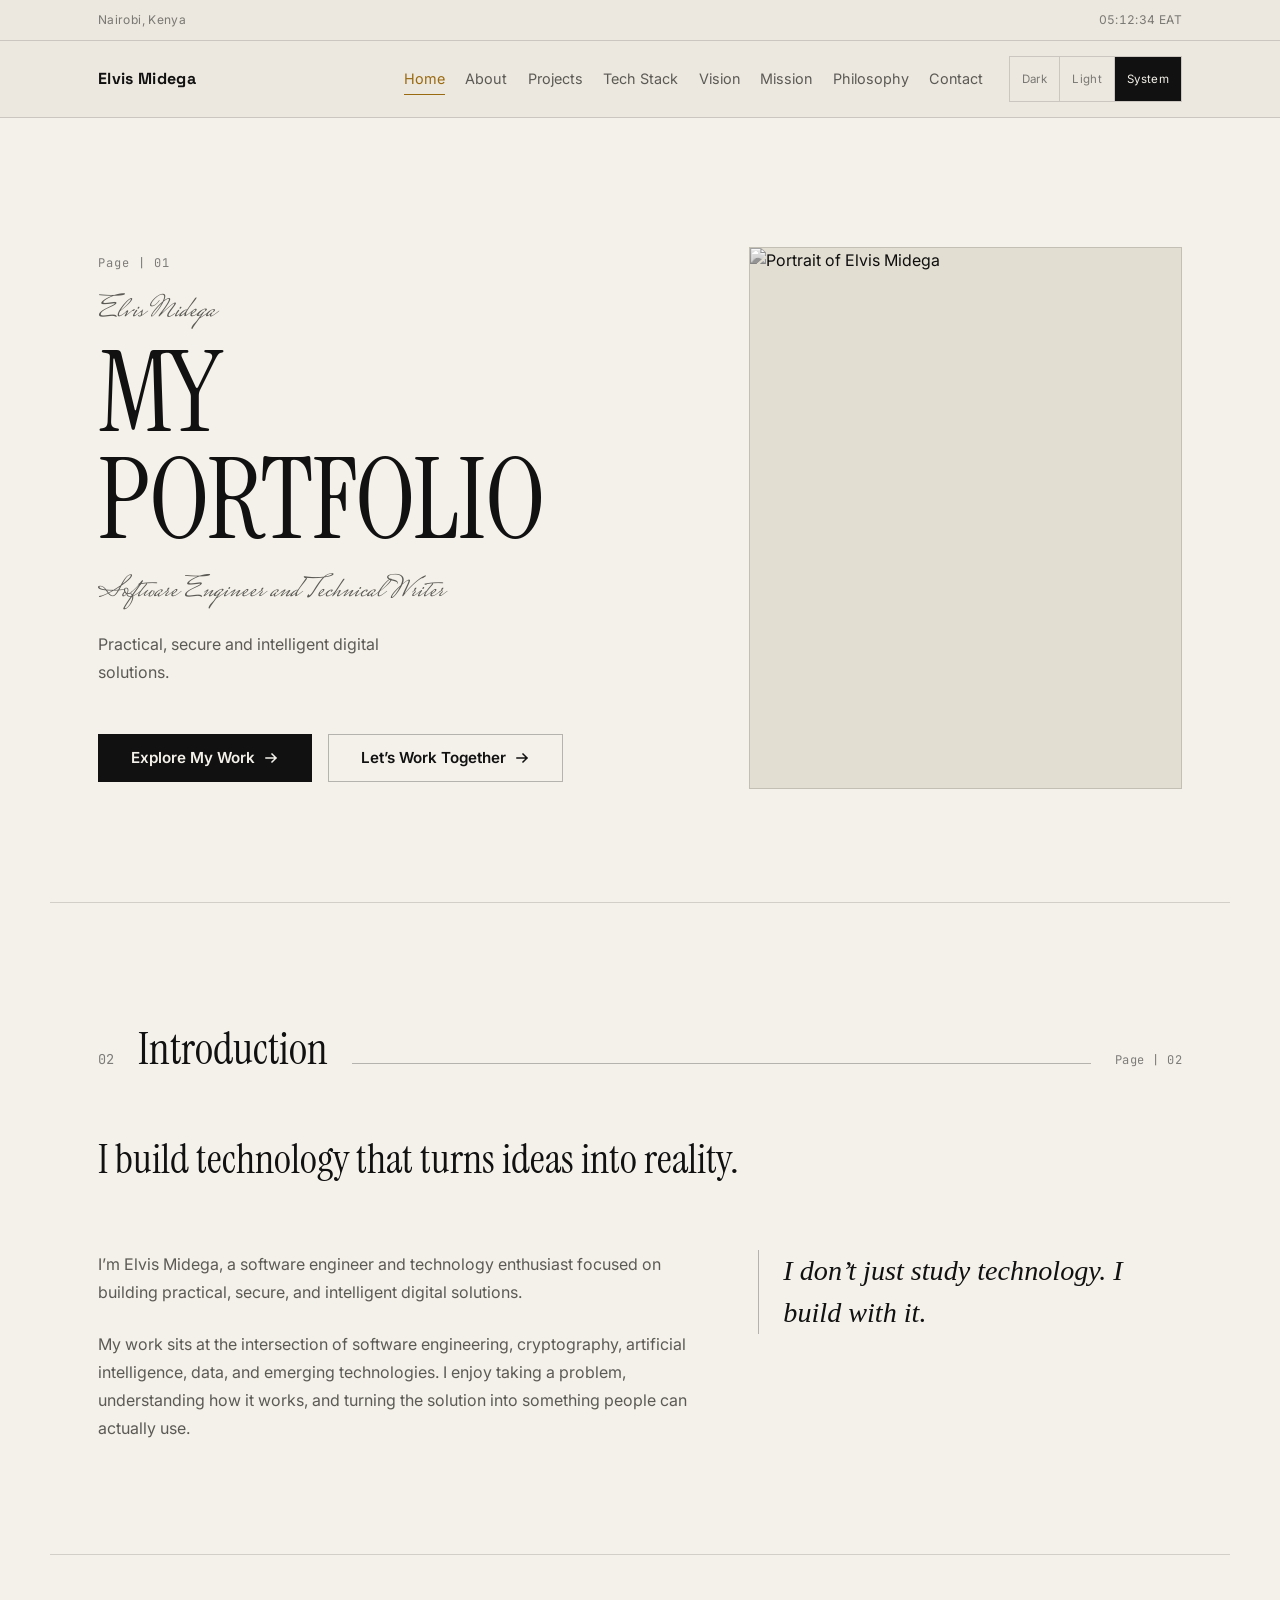
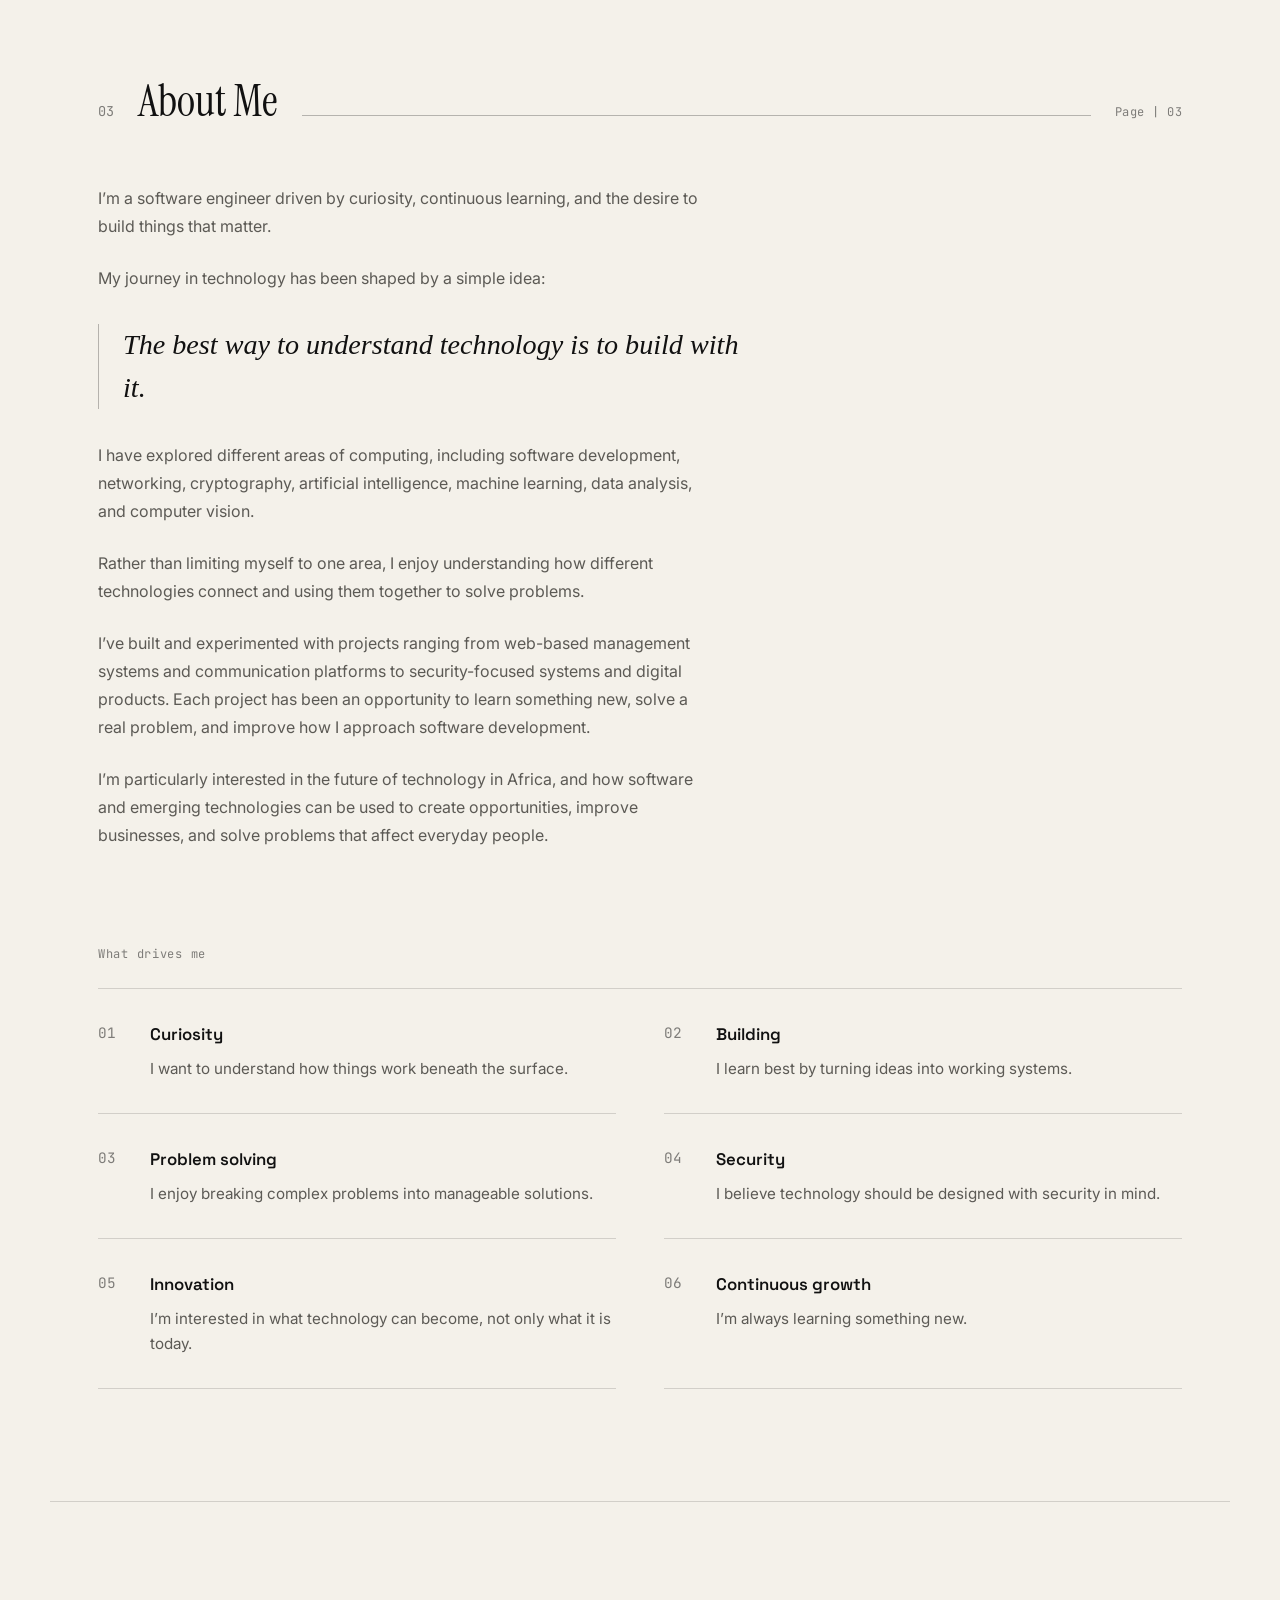
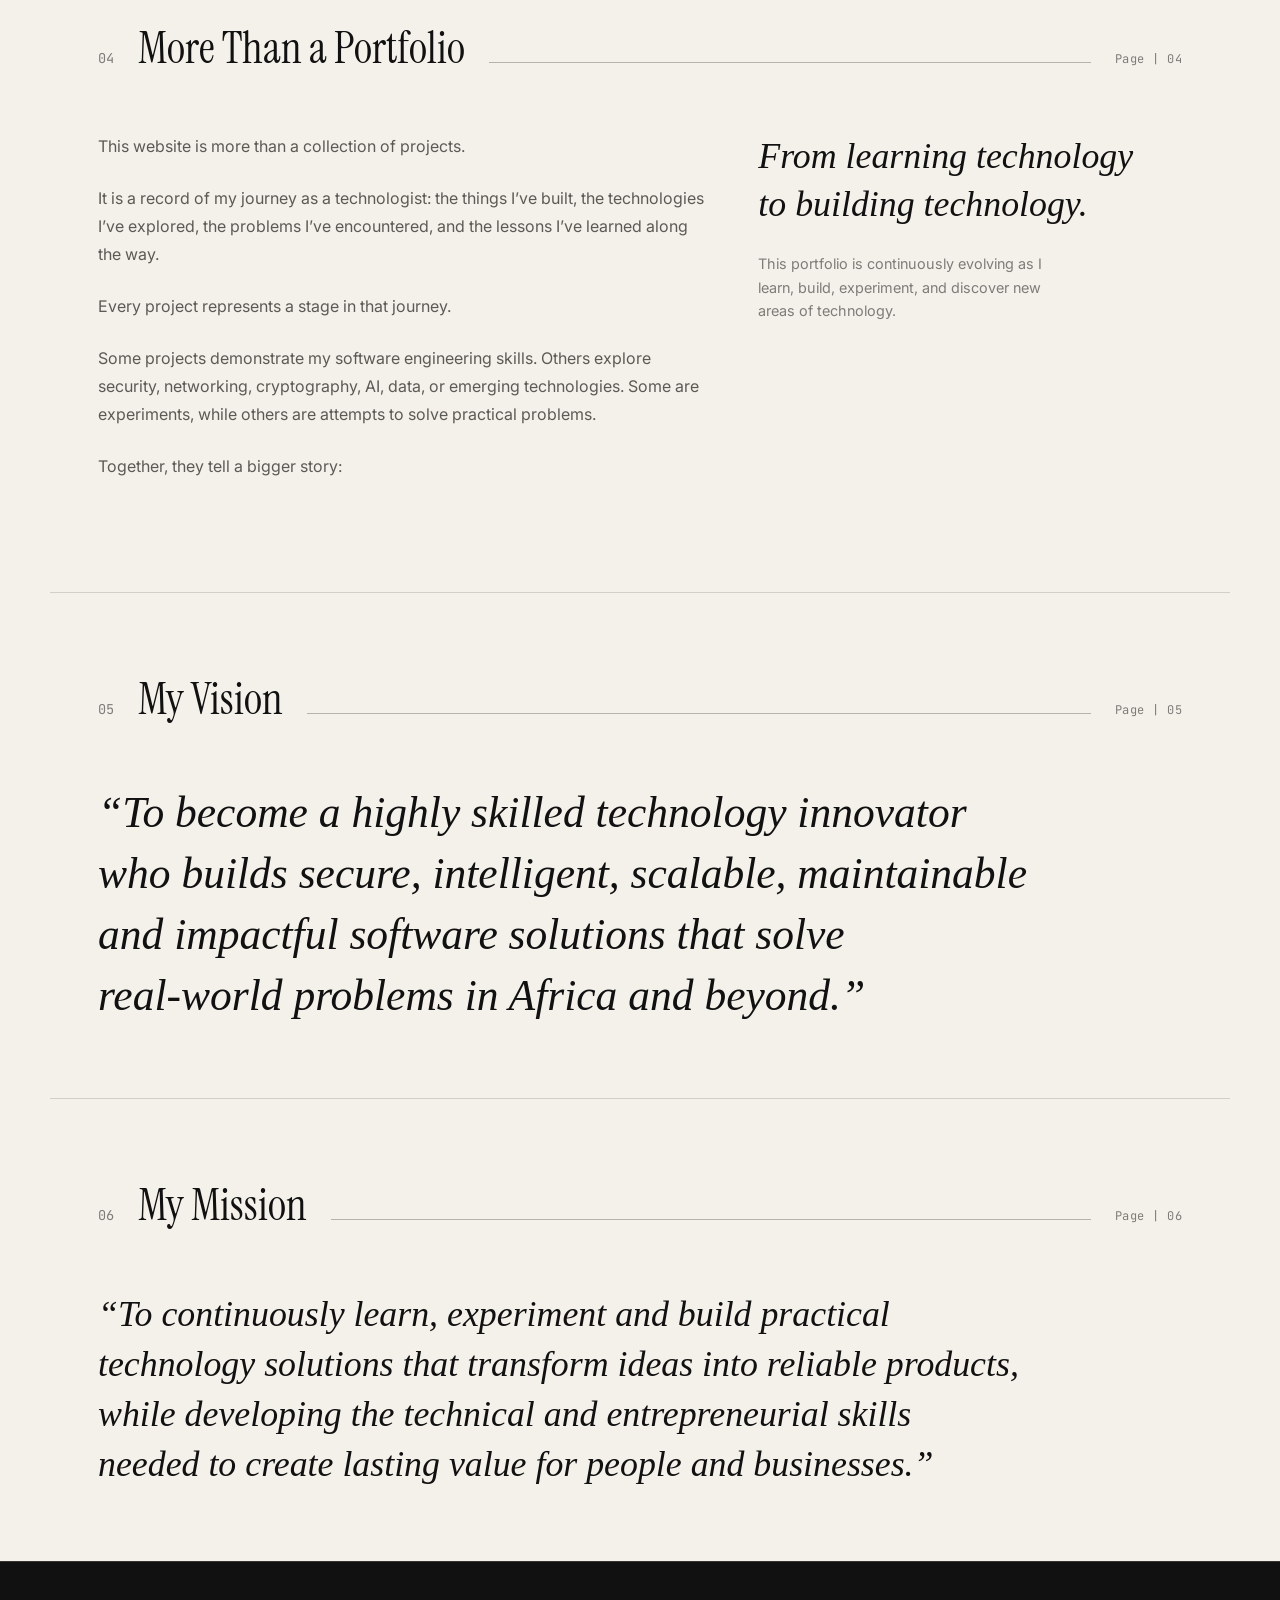
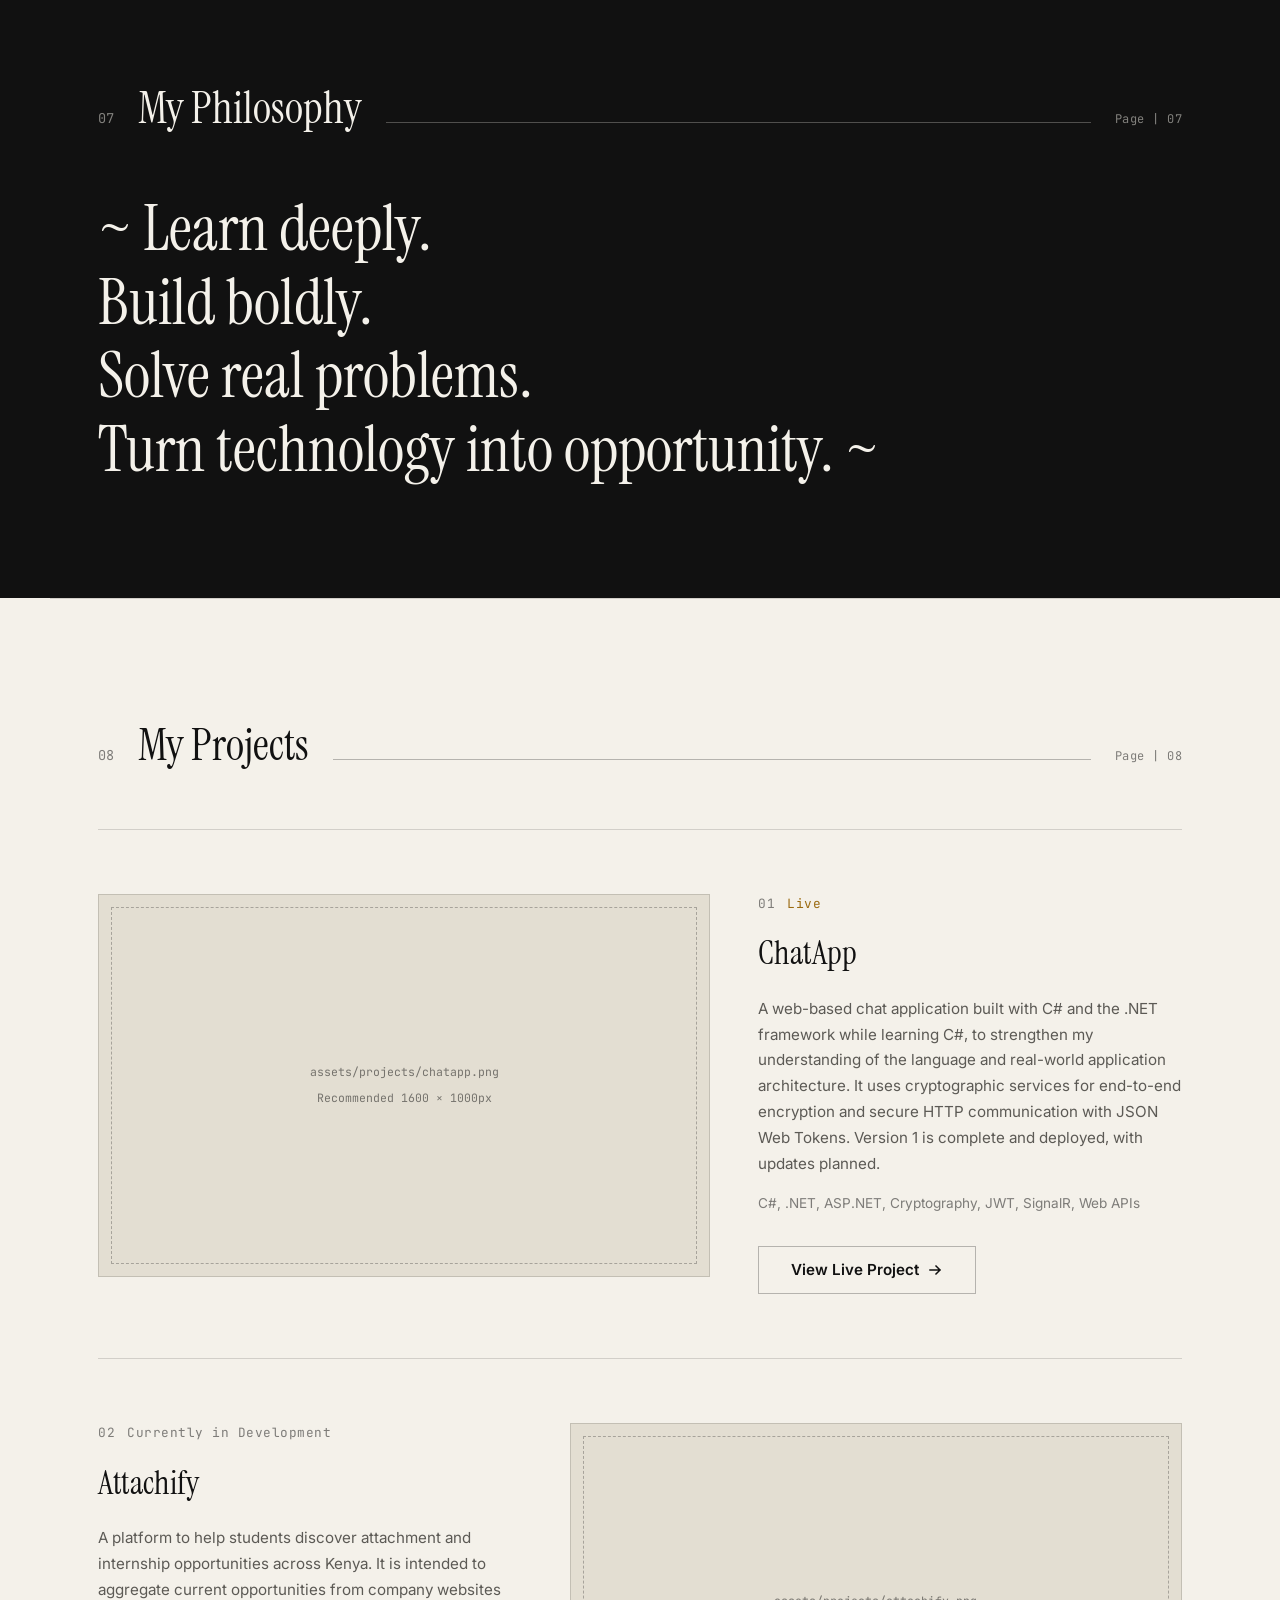
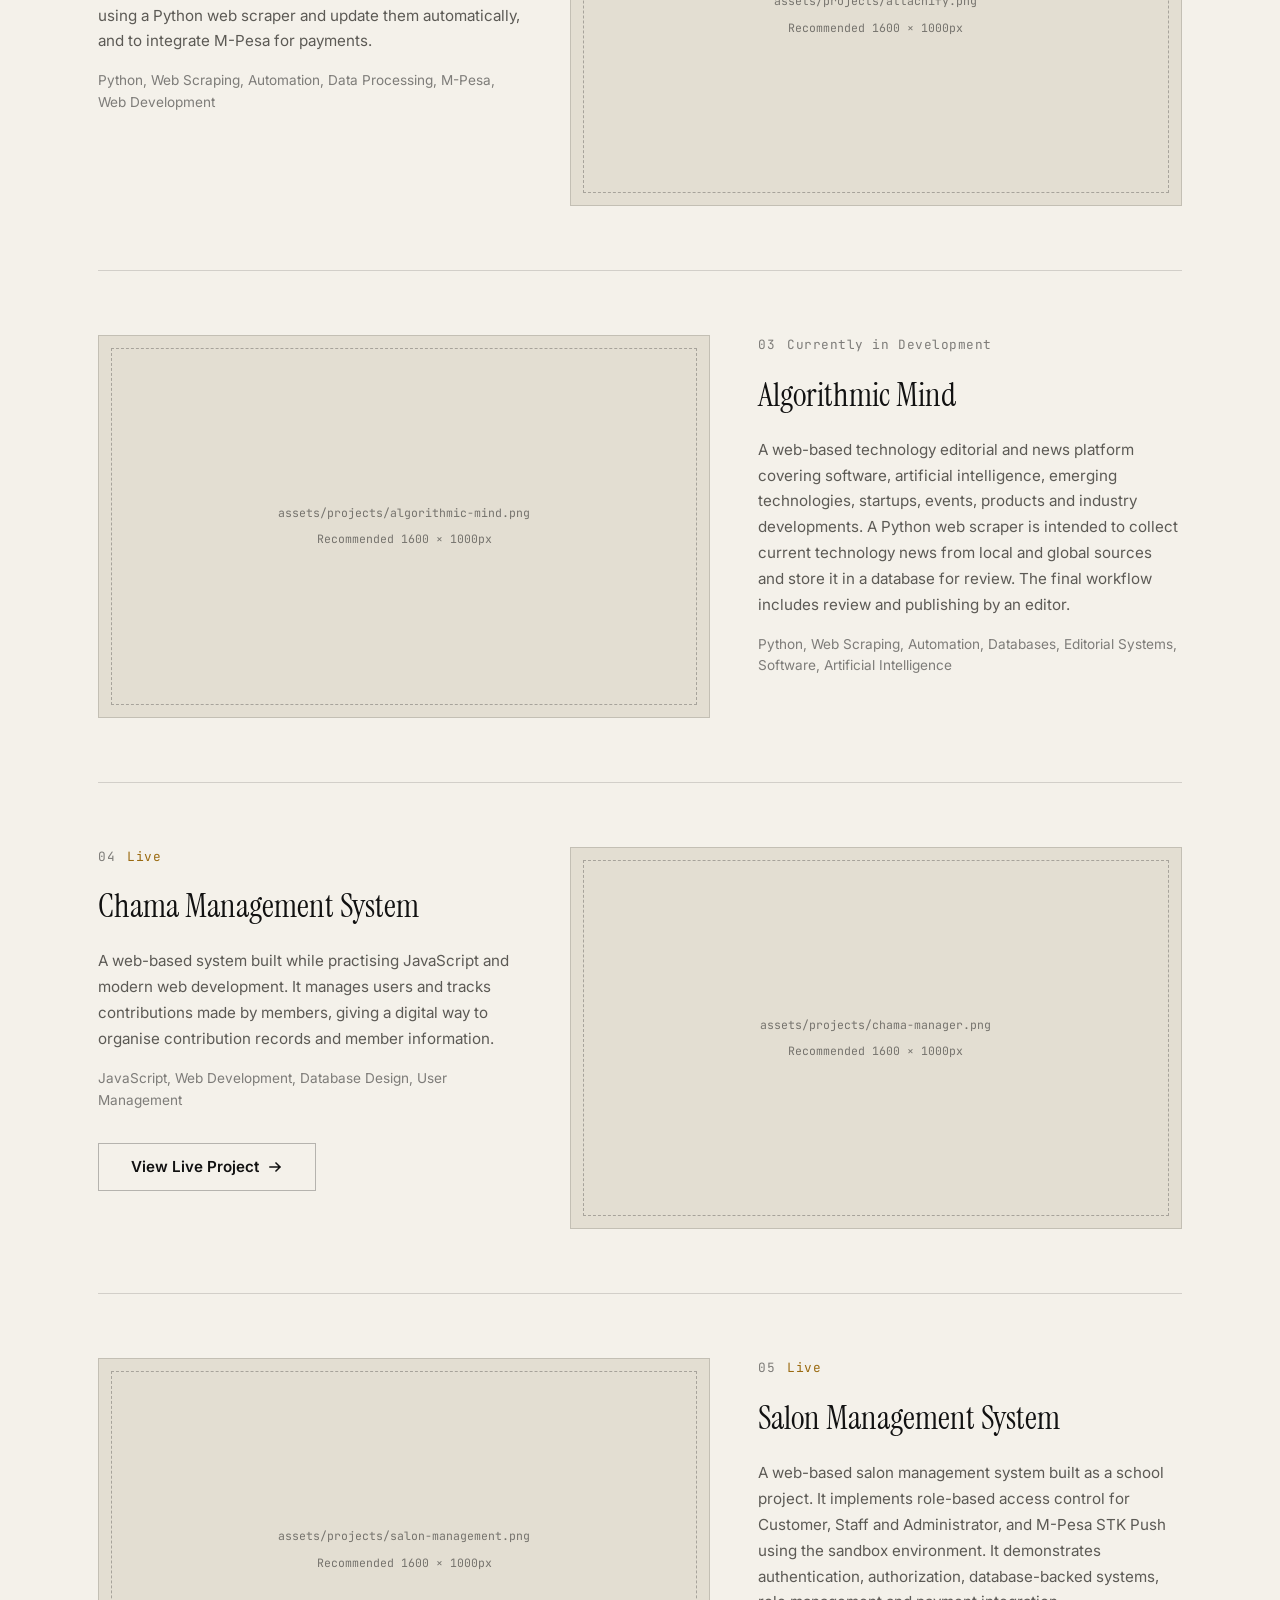
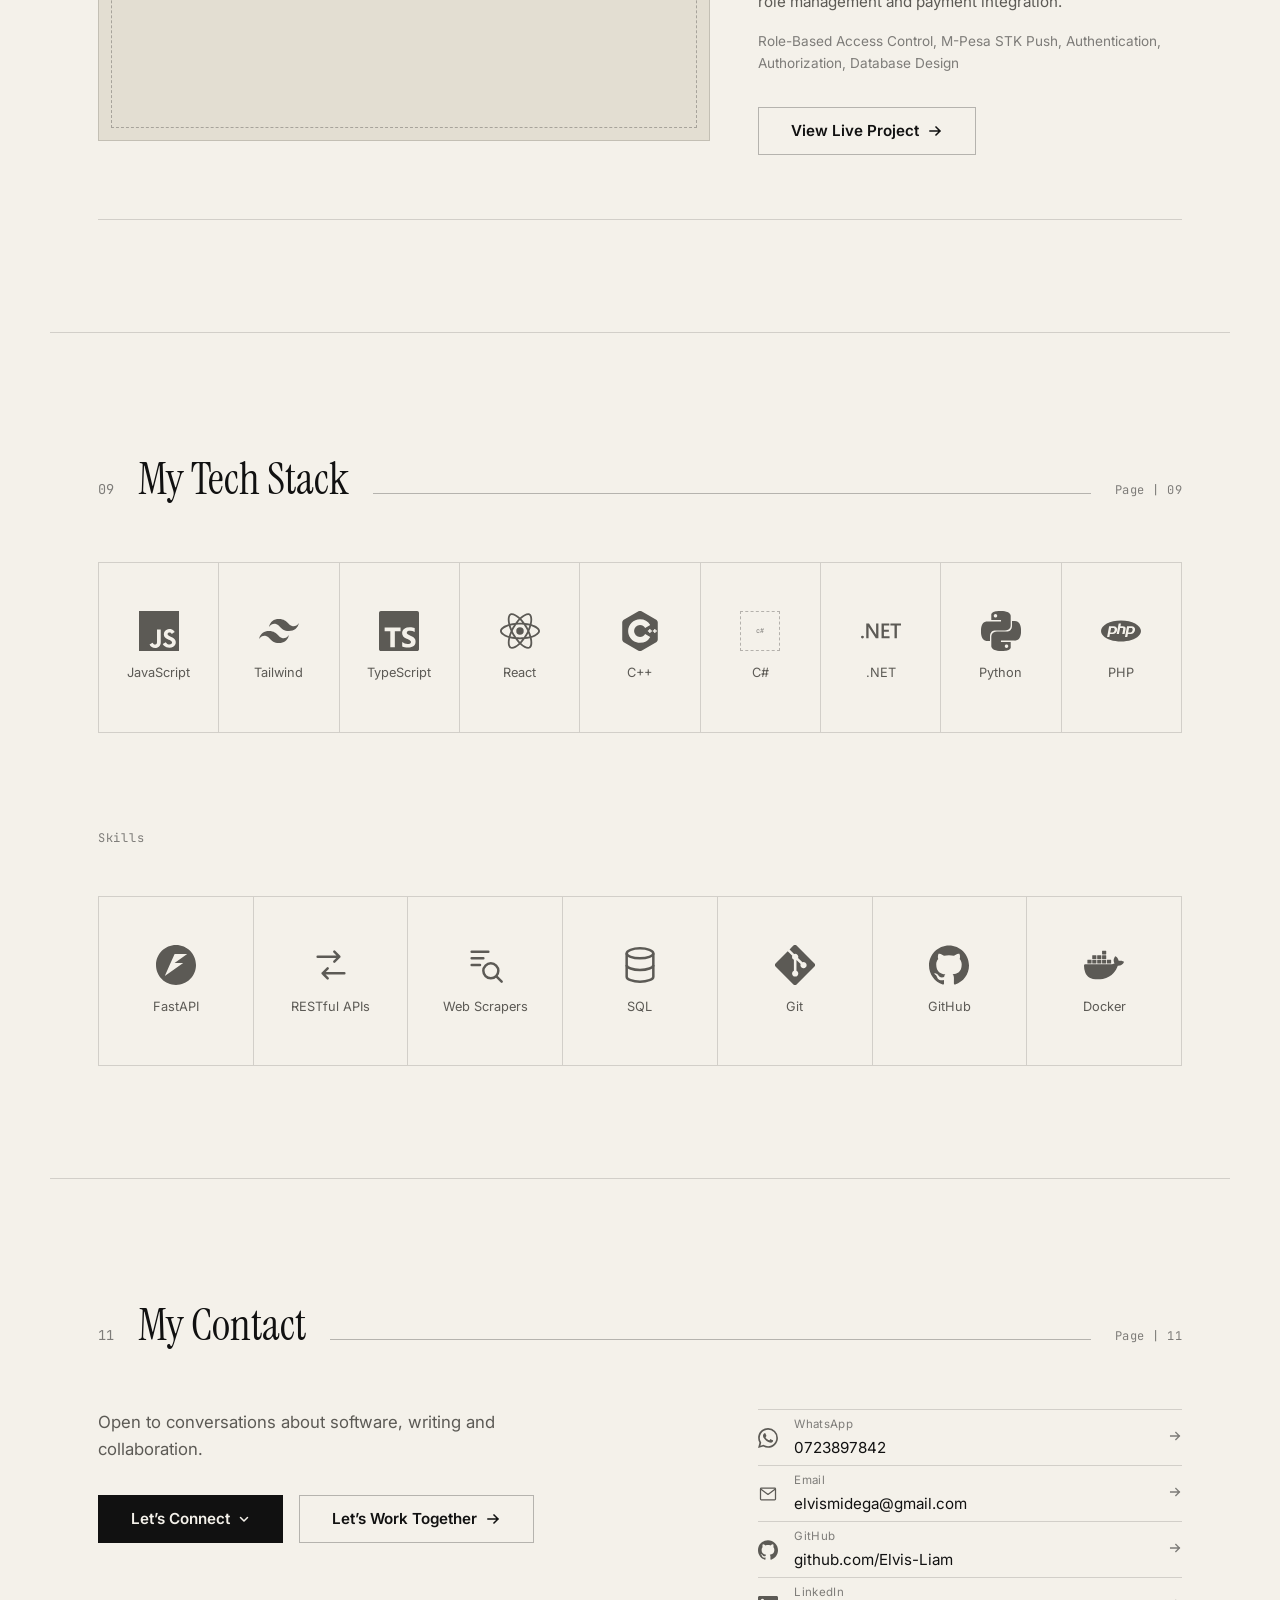
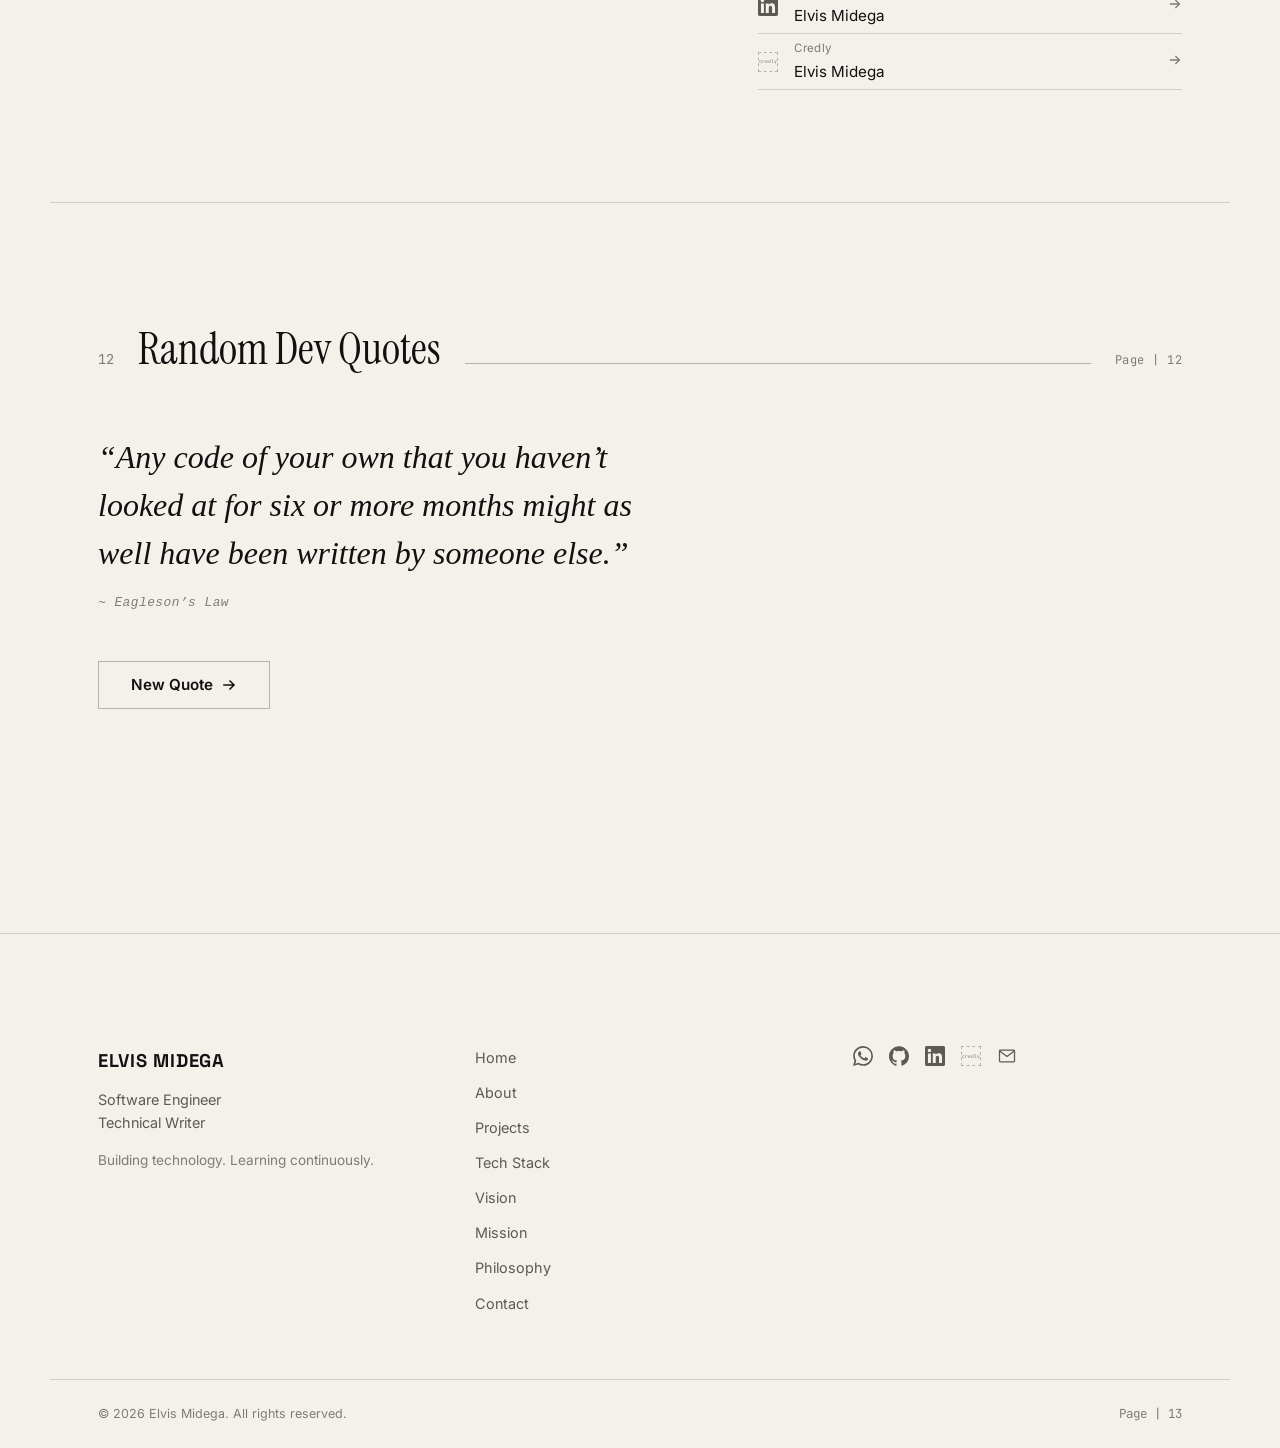
==== commit 012d7ed6: "Adding tech stack icons, work with me page and dev quotes" ====
--- a/index.html
+++ b/index.html
@@ -19,11 +19,47 @@
 <meta name="viewport" content="width=device-width, initial-scale=1">
 <title>Elvis Midega | Software Engineer & Technical Writer</title>
 <meta name="description" content="Portfolio of Elvis Midega, a software engineer and technical writer in Nairobi, Kenya, working across software engineering, cryptography, artificial intelligence, data and emerging technology.">
+<link rel="canonical" href="https://elvismidega.example.com/index.html">
+
+<meta property="og:type" content="website">
+<meta property="og:title" content="Elvis Midega | Software Engineer &amp; Technical Writer">
+<meta property="og:description" content="Portfolio of Elvis Midega, a software engineer and technical writer in Nairobi, Kenya, working across software engineering, cryptography, artificial intelligence, data and emerging technology.">
+<meta property="og:url" content="https://elvismidega.example.com/index.html">
+<meta property="og:image" content="https://elvismidega.example.com/assets/og-image.jpg">
+<meta property="og:site_name" content="Elvis Midega">
+
+<meta name="twitter:card" content="summary_large_image">
+<meta name="twitter:title" content="Elvis Midega | Software Engineer &amp; Technical Writer">
+<meta name="twitter:description" content="Portfolio of Elvis Midega, a software engineer and technical writer in Nairobi, Kenya, working across software engineering, cryptography, artificial intelligence, data and emerging technology.">
+<meta name="twitter:image" content="https://elvismidega.example.com/assets/og-image.jpg">
+
 <link rel="preconnect" href="https://fonts.googleapis.com">
 <link rel="preconnect" href="https://fonts.gstatic.com" crossorigin>
 <link href="https://fonts.googleapis.com/css2?family=Inter:wght@400;500;600;700&family=Space+Grotesk:wght@600;700&family=Instrument+Serif:ital@0;1&family=JetBrains+Mono:wght@400;500;600&family=Mrs+Saint+Delafield&display=swap" rel="stylesheet">
 <link rel="stylesheet" href="css/style.css">
 <link rel="stylesheet" href="css/responsive.css">
+
+<script type="application/ld+json">
+{
+  "@context": "https://schema.org",
+  "@type": "Person",
+  "name": "Elvis Midega",
+  "jobTitle": ["Software Engineer", "Technical Writer"],
+  "url": "https://elvismidega.example.com/",
+  "image": "https://elvismidega.example.com/assets/profile.jpg",
+  "sameAs": [
+    "https://github.com/Elvis-Liam",
+    "https://www.linkedin.com/in/elvis-midega-32b278322",
+    "https://www.credly.com/users/elvis-midega"
+  ],
+  "address": {
+    "@type": "PostalAddress",
+    "addressLocality": "Nairobi",
+    "addressCountry": "KE"
+  },
+  "knowsAbout": ["Software Engineering", "Cryptography", "Artificial Intelligence", "Data", "Emerging Technologies"]
+}
+</script>
 </head>
 <body>
 <a class="skip-link" href="#main">Skip to content</a>
@@ -434,23 +470,23 @@
 
     <div class="stack-grid reveal">
       <div class="stack-cell">
-        <span class="stack-icon-slot mono" aria-hidden="true">javascript</span>
+        <span class="stack-icon" aria-hidden="true"><svg viewBox="0 0 24 24" fill="currentColor" xmlns="http://www.w3.org/2000/svg"><path d="M0 0h24v24H0V0zm22.034 18.276c-.175-1.095-.888-2.015-3.003-2.873-.736-.345-1.554-.585-1.797-1.14-.091-.33-.105-.51-.046-.705.15-.646.915-.84 1.515-.66.39.12.75.42.976.9 1.034-.676 1.034-.676 1.755-1.125-.27-.42-.404-.601-.586-.78-.63-.705-1.469-1.065-2.834-1.034l-.705.089c-.676.165-1.32.525-1.71 1.005-1.14 1.291-.811 3.541.569 4.471 1.365 1.02 3.361 1.244 3.616 2.205.24 1.17-.87 1.545-1.966 1.41-.811-.18-1.26-.586-1.755-1.336l-1.83 1.051c.21.48.45.689.81 1.109 1.74 1.756 6.09 1.666 6.871-1.004.029-.09.24-.705.074-1.65l.046.067zm-8.983-7.245h-2.248c0 1.938-.009 3.864-.009 5.805 0 1.232.063 2.363-.138 2.711-.33.689-1.18.601-1.566.48-.396-.196-.597-.466-.83-.855-.063-.105-.11-.196-.127-.196l-1.825 1.125c.305.63.75 1.172 1.324 1.517.855.51 2.004.675 3.207.405.783-.226 1.458-.691 1.811-1.411.51-.93.402-2.07.397-3.346.012-2.054 0-4.109 0-6.179l.004-.056z"/></svg></span>
         <span class="stack-label">JavaScript</span>
       </div>
       <div class="stack-cell">
-        <span class="stack-icon-slot mono" aria-hidden="true">tailwind css</span>
+        <span class="stack-icon" aria-hidden="true"><svg viewBox="0 0 24 24" fill="currentColor" xmlns="http://www.w3.org/2000/svg"><path d="M12.001,4.8c-3.2,0-5.2,1.6-6,4.8c1.2-1.6,2.6-2.2,4.2-1.8c0.913,0.228,1.565,0.89,2.288,1.624 C13.666,10.618,15.027,12,18.001,12c3.2,0,5.2-1.6,6-4.8c-1.2,1.6-2.6,2.2-4.2,1.8c-0.913-0.228-1.565-0.89-2.288-1.624 C16.337,6.182,14.976,4.8,12.001,4.8z M6.001,12c-3.2,0-5.2,1.6-6,4.8c1.2-1.6,2.6-2.2,4.2-1.8c0.913,0.228,1.565,0.89,2.288,1.624 c1.177,1.194,2.538,2.576,5.512,2.576c3.2,0,5.2-1.6,6-4.8c-1.2,1.6-2.6,2.2-4.2,1.8c-0.913-0.228-1.565-0.89-2.288-1.624 C10.337,13.382,8.976,12,6.001,12z"/></svg></span>
         <span class="stack-label">Tailwind</span>
       </div>
       <div class="stack-cell">
-        <span class="stack-icon-slot mono" aria-hidden="true">typescript</span>
+        <span class="stack-icon" aria-hidden="true"><svg viewBox="0 0 24 24" fill="currentColor" xmlns="http://www.w3.org/2000/svg"><path d="M1.125 0C.502 0 0 .502 0 1.125v21.75C0 23.498.502 24 1.125 24h21.75c.623 0 1.125-.502 1.125-1.125V1.125C24 .502 23.498 0 22.875 0zm17.363 9.75c.612 0 1.154.037 1.627.111a6.38 6.38 0 0 1 1.306.34v2.458a3.95 3.95 0 0 0-.643-.361 5.093 5.093 0 0 0-.717-.26 5.453 5.453 0 0 0-1.426-.2c-.3 0-.573.028-.819.086a2.1 2.1 0 0 0-.623.242c-.17.104-.3.229-.393.374a.888.888 0 0 0-.14.49c0 .196.053.373.156.529.104.156.252.304.443.444s.423.276.696.41c.273.135.582.274.926.416.47.197.892.407 1.266.628.374.222.695.473.963.753.268.279.472.598.614.957.142.359.214.776.214 1.253 0 .657-.125 1.21-.373 1.656a3.033 3.033 0 0 1-1.012 1.085 4.38 4.38 0 0 1-1.487.596c-.566.12-1.163.18-1.79.18a9.916 9.916 0 0 1-1.84-.164 5.544 5.544 0 0 1-1.512-.493v-2.63a5.033 5.033 0 0 0 3.237 1.2c.333 0 .624-.03.872-.09.249-.06.456-.144.623-.25.166-.108.29-.234.373-.38a1.023 1.023 0 0 0-.074-1.089 2.12 2.12 0 0 0-.537-.5 5.597 5.597 0 0 0-.807-.444 27.72 27.72 0 0 0-1.007-.436c-.918-.383-1.602-.852-2.053-1.405-.45-.553-.676-1.222-.676-2.005 0-.614.123-1.141.369-1.582.246-.441.58-.804 1.004-1.089a4.494 4.494 0 0 1 1.47-.629 7.536 7.536 0 0 1 1.77-.201zm-15.113.188h9.563v2.166H9.506v9.646H6.789v-9.646H3.375z"/></svg></span>
         <span class="stack-label">TypeScript</span>
       </div>
       <div class="stack-cell">
-        <span class="stack-icon-slot mono" aria-hidden="true">react</span>
+        <span class="stack-icon" aria-hidden="true"><svg viewBox="0 0 24 24" fill="currentColor" xmlns="http://www.w3.org/2000/svg"><path d="M14.23 12.004a2.236 2.236 0 0 1-2.235 2.236 2.236 2.236 0 0 1-2.236-2.236 2.236 2.236 0 0 1 2.235-2.236 2.236 2.236 0 0 1 2.236 2.236zm2.648-10.69c-1.346 0-3.107.96-4.888 2.622-1.78-1.653-3.542-2.602-4.887-2.602-.41 0-.783.093-1.106.278-1.375.793-1.683 3.264-.973 6.365C1.98 8.917 0 10.42 0 12.004c0 1.59 1.99 3.097 5.043 4.03-.704 3.113-.39 5.588.988 6.38.32.187.69.275 1.102.275 1.345 0 3.107-.96 4.888-2.624 1.78 1.654 3.542 2.603 4.887 2.603.41 0 .783-.09 1.106-.275 1.374-.792 1.683-3.263.973-6.365C22.02 15.096 24 13.59 24 12.004c0-1.59-1.99-3.097-5.043-4.032.704-3.11.39-5.587-.988-6.38-.318-.184-.688-.277-1.092-.278zm-.005 1.09v.006c.225 0 .406.044.558.127.666.382.955 1.835.73 3.704-.054.46-.142.945-.25 1.44-.96-.236-2.006-.417-3.107-.534-.66-.905-1.345-1.727-2.035-2.447 1.592-1.48 3.087-2.292 4.105-2.295zm-9.77.02c1.012 0 2.514.808 4.11 2.28-.686.72-1.37 1.537-2.02 2.442-1.107.117-2.154.298-3.113.538-.112-.49-.195-.964-.254-1.42-.23-1.868.054-3.32.714-3.707.19-.09.4-.127.563-.132zm4.882 3.05c.455.468.91.992 1.36 1.564-.44-.02-.89-.034-1.345-.034-.46 0-.915.01-1.36.034.44-.572.895-1.096 1.345-1.565zM12 8.1c.74 0 1.477.034 2.202.093.406.582.802 1.203 1.183 1.86.372.64.71 1.29 1.018 1.946-.308.655-.646 1.31-1.013 1.95-.38.66-.773 1.288-1.18 1.87-.728.063-1.466.098-2.21.098-.74 0-1.477-.035-2.202-.093-.406-.582-.802-1.204-1.183-1.86-.372-.64-.71-1.29-1.018-1.946.303-.657.646-1.313 1.013-1.954.38-.66.773-1.286 1.18-1.868.728-.064 1.466-.098 2.21-.098zm-3.635.254c-.24.377-.48.763-.704 1.16-.225.39-.435.782-.635 1.174-.265-.656-.49-1.31-.676-1.947.64-.15 1.315-.283 2.015-.386zm7.26 0c.695.103 1.365.23 2.006.387-.18.632-.405 1.282-.66 1.933-.2-.39-.41-.783-.64-1.174-.225-.392-.465-.774-.705-1.146zm3.063.675c.484.15.944.317 1.375.498 1.732.74 2.852 1.708 2.852 2.476-.005.768-1.125 1.74-2.857 2.475-.42.18-.88.342-1.355.493-.28-.958-.646-1.956-1.1-2.98.45-1.017.81-2.01 1.085-2.964zm-13.395.004c.278.96.645 1.957 1.1 2.98-.45 1.017-.812 2.01-1.086 2.964-.484-.15-.944-.318-1.37-.5-1.732-.737-2.852-1.706-2.852-2.474 0-.768 1.12-1.742 2.852-2.476.42-.18.88-.342 1.356-.494zm11.678 4.28c.265.657.49 1.312.676 1.948-.64.157-1.316.29-2.016.39.24-.375.48-.762.705-1.158.225-.39.435-.788.636-1.18zm-9.945.02c.2.392.41.783.64 1.175.23.39.465.772.705 1.143-.695-.102-1.365-.23-2.006-.386.18-.63.406-1.282.66-1.933zM17.92 16.32c.112.493.2.968.254 1.423.23 1.868-.054 3.32-.714 3.708-.147.09-.338.128-.563.128-1.012 0-2.514-.807-4.11-2.28.686-.72 1.37-1.536 2.02-2.44 1.107-.118 2.154-.3 3.113-.54zm-11.83.01c.96.234 2.006.415 3.107.532.66.905 1.345 1.727 2.035 2.446-1.595 1.483-3.092 2.295-4.11 2.295-.22-.005-.406-.05-.553-.132-.666-.38-.955-1.834-.73-3.703.054-.46.142-.944.25-1.438zm4.56.64c.44.02.89.034 1.345.034.46 0 .915-.01 1.36-.034-.44.572-.895 1.095-1.345 1.565-.455-.47-.91-.993-1.36-1.565z"/></svg></span>
         <span class="stack-label">React</span>
       </div>
       <div class="stack-cell">
-        <span class="stack-icon-slot mono" aria-hidden="true">c++</span>
+        <span class="stack-icon" aria-hidden="true"><svg viewBox="0 0 24 24" fill="currentColor" xmlns="http://www.w3.org/2000/svg"><path d="M22.394 6c-.167-.29-.398-.543-.652-.69L12.926.22c-.509-.294-1.34-.294-1.848 0L2.26 5.31c-.508.293-.923 1.013-.923 1.6v10.18c0 .294.104.62.271.91.167.29.398.543.652.69l8.816 5.09c.508.293 1.34.293 1.848 0l8.816-5.09c.254-.147.485-.4.652-.69.167-.29.27-.616.27-.91V6.91c.003-.294-.1-.62-.268-.91zM12 19.11c-3.92 0-7.109-3.19-7.109-7.11 0-3.92 3.19-7.11 7.11-7.11a7.133 7.133 0 016.156 3.553l-3.076 1.78a3.567 3.567 0 00-3.08-1.78A3.56 3.56 0 008.444 12 3.56 3.56 0 0012 15.555a3.57 3.57 0 003.08-1.778l3.078 1.78A7.135 7.135 0 0112 19.11zm7.11-6.715h-.79v.79h-.79v-.79h-.79v-.79h.79v-.79h.79v.79h.79zm2.962 0h-.79v.79h-.79v-.79h-.79v-.79h.79v-.79h.79v.79h.79z"/></svg></span>
         <span class="stack-label">C++</span>
       </div>
       <div class="stack-cell">
@@ -458,15 +494,15 @@
         <span class="stack-label">C#</span>
       </div>
       <div class="stack-cell">
-        <span class="stack-icon-slot mono" aria-hidden="true">.net</span>
+        <span class="stack-icon" aria-hidden="true"><svg viewBox="0 0 24 24" fill="currentColor" xmlns="http://www.w3.org/2000/svg"><path d="M24 8.77h-2.468v7.565h-1.425V8.77h-2.462V7.53H24zm-6.852 7.565h-4.821V7.53h4.63v1.24h-3.205v2.494h2.953v1.234h-2.953v2.604h3.396zm-6.708 0H8.882L4.78 9.863a2.896 2.896 0 0 1-.258-.51h-.036c.032.189.048.592.048 1.21v5.772H3.157V7.53h1.659l3.965 6.32c.167.261.275.442.323.54h.024c-.04-.233-.06-.629-.06-1.185V7.529h1.372zm-8.703-.693a.868.829 0 0 1-.869.829.868.829 0 0 1-.868-.83.868.829 0 0 1 .868-.828.868.829 0 0 1 .869.829Z"/></svg></span>
         <span class="stack-label">.NET</span>
       </div>
       <div class="stack-cell">
-        <span class="stack-icon-slot mono" aria-hidden="true">python</span>
+        <span class="stack-icon" aria-hidden="true"><svg viewBox="0 0 24 24" fill="currentColor" xmlns="http://www.w3.org/2000/svg"><path d="M14.25.18l.9.2.73.26.59.3.45.32.34.34.25.34.16.33.1.3.04.26.02.2-.01.13V8.5l-.05.63-.13.55-.21.46-.26.38-.3.31-.33.25-.35.19-.35.14-.33.1-.3.07-.26.04-.21.02H8.77l-.69.05-.59.14-.5.22-.41.27-.33.32-.27.35-.2.36-.15.37-.1.35-.07.32-.04.27-.02.21v3.06H3.17l-.21-.03-.28-.07-.32-.12-.35-.18-.36-.26-.36-.36-.35-.46-.32-.59-.28-.73-.21-.88-.14-1.05-.05-1.23.06-1.22.16-1.04.24-.87.32-.71.36-.57.4-.44.42-.33.42-.24.4-.16.36-.1.32-.05.24-.01h.16l.06.01h8.16v-.83H6.18l-.01-2.75-.02-.37.05-.34.11-.31.17-.28.25-.26.31-.23.38-.2.44-.18.51-.15.58-.12.64-.1.71-.06.77-.04.84-.02 1.27.05zm-6.3 1.98l-.23.33-.08.41.08.41.23.34.33.22.41.09.41-.09.33-.22.23-.34.08-.41-.08-.41-.23-.33-.33-.22-.41-.09-.41.09zm13.09 3.95l.28.06.32.12.35.18.36.27.36.35.35.47.32.59.28.73.21.88.14 1.04.05 1.23-.06 1.23-.16 1.04-.24.86-.32.71-.36.57-.4.45-.42.33-.42.24-.4.16-.36.09-.32.05-.24.02-.16-.01h-8.22v.82h5.84l.01 2.76.02.36-.05.34-.11.31-.17.29-.25.25-.31.24-.38.2-.44.17-.51.15-.58.13-.64.09-.71.07-.77.04-.84.01-1.27-.04-1.07-.14-.9-.2-.73-.25-.59-.3-.45-.33-.34-.34-.25-.34-.16-.33-.1-.3-.04-.25-.02-.2.01-.13v-5.34l.05-.64.13-.54.21-.46.26-.38.3-.32.33-.24.35-.2.35-.14.33-.1.3-.06.26-.04.21-.02.13-.01h5.84l.69-.05.59-.14.5-.21.41-.28.33-.32.27-.35.2-.36.15-.36.1-.35.07-.32.04-.28.02-.21V6.07h2.09l.14.01zm-6.47 14.25l-.23.33-.08.41.08.41.23.33.33.23.41.08.41-.08.33-.23.23-.33.08-.41-.08-.41-.23-.33-.33-.23-.41-.08-.41.08z"/></svg></span>
         <span class="stack-label">Python</span>
       </div>
       <div class="stack-cell">
-        <span class="stack-icon-slot mono" aria-hidden="true">php</span>
+        <span class="stack-icon" aria-hidden="true"><svg viewBox="0 0 24 24" fill="currentColor" xmlns="http://www.w3.org/2000/svg"><path d="M7.01 10.207h-.944l-.515 2.648h.838c.556 0 .97-.105 1.242-.314.272-.21.455-.559.55-1.049.092-.47.05-.802-.124-.995-.175-.193-.523-.29-1.047-.29zM12 5.688C5.373 5.688 0 8.514 0 12s5.373 6.313 12 6.313S24 15.486 24 12c0-3.486-5.373-6.312-12-6.312zm-3.26 7.451c-.261.25-.575.438-.917.551-.336.108-.765.164-1.285.164H5.357l-.327 1.681H3.652l1.23-6.326h2.65c.797 0 1.378.209 1.744.628.366.418.476 1.002.33 1.752a2.836 2.836 0 0 1-.305.847c-.143.255-.33.49-.561.703zm4.024.715l.543-2.799c.063-.318.039-.536-.068-.651-.107-.116-.336-.174-.687-.174H11.46l-.704 3.625H9.388l1.23-6.327h1.367l-.327 1.682h1.218c.767 0 1.295.134 1.586.401s.378.7.263 1.299l-.572 2.944h-1.389zm7.597-2.265a2.782 2.782 0 0 1-.305.847c-.143.255-.33.49-.561.703a2.44 2.44 0 0 1-.917.551c-.336.108-.765.164-1.286.164h-1.18l-.327 1.682h-1.378l1.23-6.326h2.649c.797 0 1.378.209 1.744.628.366.417.477 1.001.331 1.751zM17.766 10.207h-.943l-.516 2.648h.838c.557 0 .971-.105 1.242-.314.272-.21.455-.559.551-1.049.092-.47.049-.802-.125-.995s-.524-.29-1.047-.29z"/></svg></span>
         <span class="stack-label">PHP</span>
       </div>
     </div>
@@ -475,7 +511,7 @@
       <p class="drives-label mono">Skills</p>
       <div class="stack-grid skills-grid">
         <div class="stack-cell">
-          <span class="stack-icon-slot mono" aria-hidden="true">fastapi</span>
+          <span class="stack-icon" aria-hidden="true"><svg viewBox="0 0 24 24" fill="currentColor" xmlns="http://www.w3.org/2000/svg"><path d="M12 .0387C5.3729.0384.0003 5.3931 0 11.9988c-.001 6.6066 5.372 11.9628 12 11.9625 6.628.0003 12.001-5.3559 12-11.9625-.0003-6.6057-5.3729-11.9604-12-11.96m-.829 5.4153h7.55l-7.5805 5.3284h5.1828L5.279 18.5436q2.9466-6.5444 5.892-13.0896"/></svg></span>
           <span class="stack-label">FastAPI</span>
         </div>
         <div class="stack-cell">
@@ -508,15 +544,15 @@
           <span class="stack-label">SQL</span>
         </div>
         <div class="stack-cell">
-          <span class="stack-icon-slot mono" aria-hidden="true">git</span>
+          <span class="stack-icon" aria-hidden="true"><svg viewBox="0 0 24 24" fill="currentColor" xmlns="http://www.w3.org/2000/svg"><path d="M13.09 23.549a1.54 1.54 0 0 1-2.18 0L.451 13.089a1.54 1.54 0 0 1 0-2.179l7.191-7.19 2.733 2.733a1.85 1.85 0 0 0 .964 2.326v6.66a1.849 1.849 0 1 0 1.54 0V8.957l2.508 2.508a1.85 1.85 0 1 0 1.09-1.09l-2.634-2.634a1.85 1.85 0 0 0-2.378-2.377L8.73 2.63 10.91.451a1.54 1.54 0 0 1 2.179 0l10.459 10.46a1.54 1.54 0 0 1 0 2.179z"/></svg></span>
           <span class="stack-label">Git</span>
         </div>
         <div class="stack-cell">
-          <span class="stack-icon-slot mono" aria-hidden="true">github</span>
+          <span class="stack-icon" aria-hidden="true"><svg viewBox="0 0 24 24" fill="currentColor" xmlns="http://www.w3.org/2000/svg"><path d="M12 .297c-6.63 0-12 5.373-12 12 0 5.303 3.438 9.8 8.205 11.385.6.113.82-.258.82-.577 0-.285-.01-1.04-.015-2.04-3.338.724-4.042-1.61-4.042-1.61C4.422 18.07 3.633 17.7 3.633 17.7c-1.087-.744.084-.729.084-.729 1.205.084 1.838 1.236 1.838 1.236 1.07 1.835 2.809 1.305 3.495.998.108-.776.417-1.305.76-1.605-2.665-.3-5.466-1.332-5.466-5.93 0-1.31.465-2.38 1.235-3.22-.135-.303-.54-1.523.105-3.176 0 0 1.005-.322 3.3 1.23.96-.267 1.98-.399 3-.405 1.02.006 2.04.138 3 .405 2.28-1.552 3.285-1.23 3.285-1.23.645 1.653.24 2.873.12 3.176.765.84 1.23 1.91 1.23 3.22 0 4.61-2.805 5.625-5.475 5.92.42.36.81 1.096.81 2.22 0 1.606-.015 2.896-.015 3.286 0 .315.21.69.825.57C20.565 22.092 24 17.592 24 12.297c0-6.627-5.373-12-12-12"/></svg></span>
           <span class="stack-label">GitHub</span>
         </div>
         <div class="stack-cell">
-          <span class="stack-icon-slot mono" aria-hidden="true">docker</span>
+          <span class="stack-icon" aria-hidden="true"><svg viewBox="0 0 24 24" fill="currentColor" xmlns="http://www.w3.org/2000/svg"><path d="M13.983 11.078h2.119a.186.186 0 00.186-.185V9.006a.186.186 0 00-.186-.186h-2.119a.185.185 0 00-.185.185v1.888c0 .102.083.185.185.185m-2.954-5.43h2.118a.186.186 0 00.186-.186V3.574a.186.186 0 00-.186-.185h-2.118a.185.185 0 00-.185.185v1.888c0 .102.082.185.185.185m0 2.716h2.118a.187.187 0 00.186-.186V6.29a.186.186 0 00-.186-.185h-2.118a.185.185 0 00-.185.185v1.887c0 .102.082.185.185.186m-2.93 0h2.12a.186.186 0 00.184-.186V6.29a.185.185 0 00-.185-.185H8.1a.185.185 0 00-.185.185v1.887c0 .102.083.185.185.186m-2.964 0h2.119a.186.186 0 00.185-.186V6.29a.185.185 0 00-.185-.185H5.136a.186.186 0 00-.186.185v1.887c0 .102.084.185.186.186m5.893 2.715h2.118a.186.186 0 00.186-.185V9.006a.186.186 0 00-.186-.186h-2.118a.185.185 0 00-.185.185v1.888c0 .102.082.185.185.185m-2.93 0h2.12a.185.185 0 00.184-.185V9.006a.185.185 0 00-.184-.186h-2.12a.185.185 0 00-.184.185v1.888c0 .102.083.185.185.185m-2.964 0h2.119a.185.185 0 00.185-.185V9.006a.185.185 0 00-.184-.186h-2.12a.186.186 0 00-.186.186v1.887c0 .102.084.185.186.185m-2.92 0h2.12a.185.185 0 00.184-.185V9.006a.185.185 0 00-.184-.186h-2.12a.185.185 0 00-.184.185v1.888c0 .102.082.185.185.185M23.763 9.89c-.065-.051-.672-.51-1.954-.51-.338.001-.676.03-1.01.087-.248-1.7-1.653-2.53-1.716-2.566l-.344-.199-.226.327c-.284.438-.49.922-.612 1.43-.23.97-.09 1.882.403 2.661-.595.332-1.55.413-1.744.42H.751a.751.751 0 00-.75.748 11.376 11.376 0 00.692 4.062c.545 1.428 1.355 2.48 2.41 3.124 1.18.723 3.1 1.137 5.275 1.137.983.003 1.963-.086 2.93-.266a12.248 12.248 0 003.823-1.389c.98-.567 1.86-1.288 2.61-2.136 1.252-1.418 1.998-2.997 2.553-4.4h.221c1.372 0 2.215-.549 2.68-1.009.309-.293.55-.65.707-1.046l.098-.288Z"/></svg></span>
           <span class="stack-label">Docker</span>
         </div>
       </div>
@@ -547,7 +583,7 @@
             </button>
             <div class="dropdown-menu" id="connectMenu" role="menu" aria-labelledby="connectTrigger" hidden>
               <a class="dropdown-item" role="menuitem" href="https://wa.me/254723897842" target="_blank" rel="noopener noreferrer">
-                <span class="contact-icon-slot mono" aria-hidden="true">whatsapp</span>
+                <span class="contact-icon" aria-hidden="true"><svg viewBox="0 0 24 24" fill="currentColor" xmlns="http://www.w3.org/2000/svg"><path d="M17.472 14.382c-.297-.149-1.758-.867-2.03-.967-.273-.099-.471-.148-.67.15-.197.297-.767.966-.94 1.164-.173.199-.347.223-.644.075-.297-.15-1.255-.463-2.39-1.475-.883-.788-1.48-1.761-1.653-2.059-.173-.297-.018-.458.13-.606.134-.133.298-.347.446-.52.149-.174.198-.298.298-.497.099-.198.05-.371-.025-.52-.075-.149-.669-1.612-.916-2.207-.242-.579-.487-.5-.669-.51-.173-.008-.371-.01-.57-.01-.198 0-.52.074-.792.372-.272.297-1.04 1.016-1.04 2.479 0 1.462 1.065 2.875 1.213 3.074.149.198 2.096 3.2 5.077 4.487.709.306 1.262.489 1.694.625.712.227 1.36.195 1.871.118.571-.085 1.758-.719 2.006-1.413.248-.694.248-1.289.173-1.413-.074-.124-.272-.198-.57-.347m-5.421 7.403h-.004a9.87 9.87 0 01-5.031-1.378l-.361-.214-3.741.982.998-3.648-.235-.374a9.86 9.86 0 01-1.51-5.26c.001-5.45 4.436-9.884 9.888-9.884 2.64 0 5.122 1.03 6.988 2.898a9.825 9.825 0 012.893 6.994c-.003 5.45-4.437 9.884-9.885 9.884m8.413-18.297A11.815 11.815 0 0012.05 0C5.495 0 .16 5.335.157 11.892c0 2.096.547 4.142 1.588 5.945L.057 24l6.305-1.654a11.882 11.882 0 005.683 1.448h.005c6.554 0 11.89-5.335 11.893-11.893a11.821 11.821 0 00-3.48-8.413Z"/></svg></span>
                 WhatsApp
               </a>
               <a class="dropdown-item" role="menuitem" href="mailto:elvismidega@gmail.com">
@@ -560,11 +596,11 @@
                 Email
               </a>
               <a class="dropdown-item" role="menuitem" href="https://github.com/Elvis-Liam" target="_blank" rel="noopener noreferrer">
-                <span class="contact-icon-slot mono" aria-hidden="true">github</span>
+                <span class="contact-icon" aria-hidden="true"><svg viewBox="0 0 24 24" fill="currentColor" xmlns="http://www.w3.org/2000/svg"><path d="M12 .297c-6.63 0-12 5.373-12 12 0 5.303 3.438 9.8 8.205 11.385.6.113.82-.258.82-.577 0-.285-.01-1.04-.015-2.04-3.338.724-4.042-1.61-4.042-1.61C4.422 18.07 3.633 17.7 3.633 17.7c-1.087-.744.084-.729.084-.729 1.205.084 1.838 1.236 1.838 1.236 1.07 1.835 2.809 1.305 3.495.998.108-.776.417-1.305.76-1.605-2.665-.3-5.466-1.332-5.466-5.93 0-1.31.465-2.38 1.235-3.22-.135-.303-.54-1.523.105-3.176 0 0 1.005-.322 3.3 1.23.96-.267 1.98-.399 3-.405 1.02.006 2.04.138 3 .405 2.28-1.552 3.285-1.23 3.285-1.23.645 1.653.24 2.873.12 3.176.765.84 1.23 1.91 1.23 3.22 0 4.61-2.805 5.625-5.475 5.92.42.36.81 1.096.81 2.22 0 1.606-.015 2.896-.015 3.286 0 .315.21.69.825.57C20.565 22.092 24 17.592 24 12.297c0-6.627-5.373-12-12-12"/></svg></span>
                 GitHub
               </a>
               <a class="dropdown-item" role="menuitem" href="https://www.linkedin.com/in/elvis-midega-32b278322" target="_blank" rel="noopener noreferrer">
-                <span class="contact-icon-slot mono" aria-hidden="true">linkedin</span>
+                <span class="contact-icon" aria-hidden="true"><svg viewBox="0 0 24 24" fill="currentColor" xmlns="http://www.w3.org/2000/svg"><path d="M20.447 20.452h-3.554v-5.569c0-1.328-.027-3.037-1.852-3.037-1.853 0-2.136 1.445-2.136 2.939v5.667H9.351V9h3.414v1.561h.046c.477-.9 1.637-1.85 3.37-1.85 3.601 0 4.267 2.37 4.267 5.455v6.286zM5.337 7.433c-1.144 0-2.063-.926-2.063-2.065 0-1.138.92-2.063 2.063-2.063 1.14 0 2.064.925 2.064 2.063 0 1.139-.925 2.065-2.064 2.065zm1.782 13.019H3.555V9h3.564v11.452zM22.225 0H1.771C.792 0 0 .774 0 1.729v20.542C0 23.227.792 24 1.771 24h20.451C23.2 24 24 23.227 24 22.271V1.729C24 .774 23.2 0 22.222 0h.003z"/></svg></span>
                 LinkedIn
               </a>
               <a class="dropdown-item" role="menuitem" href="https://www.credly.com/users/elvis-midega" target="_blank" rel="noopener noreferrer">
@@ -588,7 +624,7 @@
       <div class="split-aside reveal">
         <div class="contact-list">
           <a class="contact-row" href="https://wa.me/254723897842" target="_blank" rel="noopener noreferrer">
-            <span class="contact-icon-slot mono" aria-hidden="true">whatsapp</span>
+            <span class="contact-icon" aria-hidden="true"><svg viewBox="0 0 24 24" fill="currentColor" xmlns="http://www.w3.org/2000/svg"><path d="M17.472 14.382c-.297-.149-1.758-.867-2.03-.967-.273-.099-.471-.148-.67.15-.197.297-.767.966-.94 1.164-.173.199-.347.223-.644.075-.297-.15-1.255-.463-2.39-1.475-.883-.788-1.48-1.761-1.653-2.059-.173-.297-.018-.458.13-.606.134-.133.298-.347.446-.52.149-.174.198-.298.298-.497.099-.198.05-.371-.025-.52-.075-.149-.669-1.612-.916-2.207-.242-.579-.487-.5-.669-.51-.173-.008-.371-.01-.57-.01-.198 0-.52.074-.792.372-.272.297-1.04 1.016-1.04 2.479 0 1.462 1.065 2.875 1.213 3.074.149.198 2.096 3.2 5.077 4.487.709.306 1.262.489 1.694.625.712.227 1.36.195 1.871.118.571-.085 1.758-.719 2.006-1.413.248-.694.248-1.289.173-1.413-.074-.124-.272-.198-.57-.347m-5.421 7.403h-.004a9.87 9.87 0 01-5.031-1.378l-.361-.214-3.741.982.998-3.648-.235-.374a9.86 9.86 0 01-1.51-5.26c.001-5.45 4.436-9.884 9.888-9.884 2.64 0 5.122 1.03 6.988 2.898a9.825 9.825 0 012.893 6.994c-.003 5.45-4.437 9.884-9.885 9.884m8.413-18.297A11.815 11.815 0 0012.05 0C5.495 0 .16 5.335.157 11.892c0 2.096.547 4.142 1.588 5.945L.057 24l6.305-1.654a11.882 11.882 0 005.683 1.448h.005c6.554 0 11.89-5.335 11.893-11.893a11.821 11.821 0 00-3.48-8.413Z"/></svg></span>
             <span class="contact-row-text">
               <span class="contact-label">WhatsApp</span>
               <span class="contact-value">0723897842</span>
@@ -617,7 +653,7 @@
             </span>
           </a>
           <a class="contact-row" href="https://github.com/Elvis-Liam" target="_blank" rel="noopener noreferrer">
-            <span class="contact-icon-slot mono" aria-hidden="true">github</span>
+            <span class="contact-icon" aria-hidden="true"><svg viewBox="0 0 24 24" fill="currentColor" xmlns="http://www.w3.org/2000/svg"><path d="M12 .297c-6.63 0-12 5.373-12 12 0 5.303 3.438 9.8 8.205 11.385.6.113.82-.258.82-.577 0-.285-.01-1.04-.015-2.04-3.338.724-4.042-1.61-4.042-1.61C4.422 18.07 3.633 17.7 3.633 17.7c-1.087-.744.084-.729.084-.729 1.205.084 1.838 1.236 1.838 1.236 1.07 1.835 2.809 1.305 3.495.998.108-.776.417-1.305.76-1.605-2.665-.3-5.466-1.332-5.466-5.93 0-1.31.465-2.38 1.235-3.22-.135-.303-.54-1.523.105-3.176 0 0 1.005-.322 3.3 1.23.96-.267 1.98-.399 3-.405 1.02.006 2.04.138 3 .405 2.28-1.552 3.285-1.23 3.285-1.23.645 1.653.24 2.873.12 3.176.765.84 1.23 1.91 1.23 3.22 0 4.61-2.805 5.625-5.475 5.92.42.36.81 1.096.81 2.22 0 1.606-.015 2.896-.015 3.286 0 .315.21.69.825.57C20.565 22.092 24 17.592 24 12.297c0-6.627-5.373-12-12-12"/></svg></span>
             <span class="contact-row-text">
               <span class="contact-label">GitHub</span>
               <span class="contact-value">github.com/Elvis-Liam</span>
@@ -629,7 +665,7 @@
             </span>
           </a>
           <a class="contact-row" href="https://www.linkedin.com/in/elvis-midega-32b278322" target="_blank" rel="noopener noreferrer">
-            <span class="contact-icon-slot mono" aria-hidden="true">linkedin</span>
+            <span class="contact-icon" aria-hidden="true"><svg viewBox="0 0 24 24" fill="currentColor" xmlns="http://www.w3.org/2000/svg"><path d="M20.447 20.452h-3.554v-5.569c0-1.328-.027-3.037-1.852-3.037-1.853 0-2.136 1.445-2.136 2.939v5.667H9.351V9h3.414v1.561h.046c.477-.9 1.637-1.85 3.37-1.85 3.601 0 4.267 2.37 4.267 5.455v6.286zM5.337 7.433c-1.144 0-2.063-.926-2.063-2.065 0-1.138.92-2.063 2.063-2.063 1.14 0 2.064.925 2.064 2.063 0 1.139-.925 2.065-2.064 2.065zm1.782 13.019H3.555V9h3.564v11.452zM22.225 0H1.771C.792 0 0 .774 0 1.729v20.542C0 23.227.792 24 1.771 24h20.451C23.2 24 24 23.227 24 22.271V1.729C24 .774 23.2 0 22.222 0h.003z"/></svg></span>
             <span class="contact-row-text">
               <span class="contact-label">LinkedIn</span>
               <span class="contact-value">Elvis Midega</span>
@@ -727,13 +763,13 @@
 
     <div class="footer-col footer-social">
       <a class="footer-social-link" href="https://wa.me/254723897842" target="_blank" rel="noopener noreferrer" aria-label="WhatsApp">
-        <span class="contact-icon-slot mono" aria-hidden="true">whatsapp</span>
+        <span class="contact-icon" aria-hidden="true"><svg viewBox="0 0 24 24" fill="currentColor" xmlns="http://www.w3.org/2000/svg"><path d="M17.472 14.382c-.297-.149-1.758-.867-2.03-.967-.273-.099-.471-.148-.67.15-.197.297-.767.966-.94 1.164-.173.199-.347.223-.644.075-.297-.15-1.255-.463-2.39-1.475-.883-.788-1.48-1.761-1.653-2.059-.173-.297-.018-.458.13-.606.134-.133.298-.347.446-.52.149-.174.198-.298.298-.497.099-.198.05-.371-.025-.52-.075-.149-.669-1.612-.916-2.207-.242-.579-.487-.5-.669-.51-.173-.008-.371-.01-.57-.01-.198 0-.52.074-.792.372-.272.297-1.04 1.016-1.04 2.479 0 1.462 1.065 2.875 1.213 3.074.149.198 2.096 3.2 5.077 4.487.709.306 1.262.489 1.694.625.712.227 1.36.195 1.871.118.571-.085 1.758-.719 2.006-1.413.248-.694.248-1.289.173-1.413-.074-.124-.272-.198-.57-.347m-5.421 7.403h-.004a9.87 9.87 0 01-5.031-1.378l-.361-.214-3.741.982.998-3.648-.235-.374a9.86 9.86 0 01-1.51-5.26c.001-5.45 4.436-9.884 9.888-9.884 2.64 0 5.122 1.03 6.988 2.898a9.825 9.825 0 012.893 6.994c-.003 5.45-4.437 9.884-9.885 9.884m8.413-18.297A11.815 11.815 0 0012.05 0C5.495 0 .16 5.335.157 11.892c0 2.096.547 4.142 1.588 5.945L.057 24l6.305-1.654a11.882 11.882 0 005.683 1.448h.005c6.554 0 11.89-5.335 11.893-11.893a11.821 11.821 0 00-3.48-8.413Z"/></svg></span>
       </a>
       <a class="footer-social-link" href="https://github.com/Elvis-Liam" target="_blank" rel="noopener noreferrer" aria-label="GitHub">
-        <span class="contact-icon-slot mono" aria-hidden="true">github</span>
+        <span class="contact-icon" aria-hidden="true"><svg viewBox="0 0 24 24" fill="currentColor" xmlns="http://www.w3.org/2000/svg"><path d="M12 .297c-6.63 0-12 5.373-12 12 0 5.303 3.438 9.8 8.205 11.385.6.113.82-.258.82-.577 0-.285-.01-1.04-.015-2.04-3.338.724-4.042-1.61-4.042-1.61C4.422 18.07 3.633 17.7 3.633 17.7c-1.087-.744.084-.729.084-.729 1.205.084 1.838 1.236 1.838 1.236 1.07 1.835 2.809 1.305 3.495.998.108-.776.417-1.305.76-1.605-2.665-.3-5.466-1.332-5.466-5.93 0-1.31.465-2.38 1.235-3.22-.135-.303-.54-1.523.105-3.176 0 0 1.005-.322 3.3 1.23.96-.267 1.98-.399 3-.405 1.02.006 2.04.138 3 .405 2.28-1.552 3.285-1.23 3.285-1.23.645 1.653.24 2.873.12 3.176.765.84 1.23 1.91 1.23 3.22 0 4.61-2.805 5.625-5.475 5.92.42.36.81 1.096.81 2.22 0 1.606-.015 2.896-.015 3.286 0 .315.21.69.825.57C20.565 22.092 24 17.592 24 12.297c0-6.627-5.373-12-12-12"/></svg></span>
       </a>
       <a class="footer-social-link" href="https://www.linkedin.com/in/elvis-midega-32b278322" target="_blank" rel="noopener noreferrer" aria-label="LinkedIn">
-        <span class="contact-icon-slot mono" aria-hidden="true">linkedin</span>
+        <span class="contact-icon" aria-hidden="true"><svg viewBox="0 0 24 24" fill="currentColor" xmlns="http://www.w3.org/2000/svg"><path d="M20.447 20.452h-3.554v-5.569c0-1.328-.027-3.037-1.852-3.037-1.853 0-2.136 1.445-2.136 2.939v5.667H9.351V9h3.414v1.561h.046c.477-.9 1.637-1.85 3.37-1.85 3.601 0 4.267 2.37 4.267 5.455v6.286zM5.337 7.433c-1.144 0-2.063-.926-2.063-2.065 0-1.138.92-2.063 2.063-2.063 1.14 0 2.064.925 2.064 2.063 0 1.139-.925 2.065-2.064 2.065zm1.782 13.019H3.555V9h3.564v11.452zM22.225 0H1.771C.792 0 0 .774 0 1.729v20.542C0 23.227.792 24 1.771 24h20.451C23.2 24 24 23.227 24 22.271V1.729C24 .774 23.2 0 22.222 0h.003z"/></svg></span>
       </a>
       <a class="footer-social-link" href="https://www.credly.com/users/elvis-midega" target="_blank" rel="noopener noreferrer" aria-label="Credly">
         <span class="contact-icon-slot mono" aria-hidden="true">credly</span>
--- a/css/style.css
+++ b/css/style.css
@@ -402,7 +402,10 @@
   border: 1px solid var(--color-border);
 }
 .theme-btn {
-  padding: var(--sp-2) var(--sp-3);
+  min-height: 44px;
+  padding-inline: var(--sp-3);
+  display: inline-flex;
+  align-items: center;
   font-size: 0.72rem;
   letter-spacing: 0.03em;
   color: var(--color-text-tertiary);
@@ -1252,4 +1255,123 @@
   color: var(--color-text-tertiary);
 }
 
-
+/* =========================================================
+   Work With Me: contact form
+   ========================================================= */
+
+.form-column {
+  max-width: 640px;
+  margin-top: var(--sp-7);
+}
+.form-intro {
+  color: var(--color-text-secondary);
+  font-size: 1.05rem;
+  line-height: 1.6;
+  margin-bottom: var(--sp-7);
+}
+
+.honeypot {
+  position: absolute;
+  left: -9999px;
+  width: 1px;
+  height: 1px;
+  overflow: hidden;
+}
+
+.contact-form {
+  display: flex;
+  flex-direction: column;
+  gap: var(--sp-6);
+}
+.contact-form[hidden] {
+  display: none;
+}
+.field {
+  display: flex;
+  flex-direction: column;
+  gap: var(--sp-2);
+}
+.field label {
+  font-family: var(--font-ui);
+  font-size: 0.85rem;
+  font-weight: 600;
+  color: var(--color-text);
+}
+.field input,
+.field textarea {
+  font-family: var(--font-ui);
+  font-size: 1rem;
+  color: var(--color-text);
+  background: var(--color-bg);
+  border: 1px solid var(--color-border-strong);
+  padding: var(--sp-3) var(--sp-4);
+  min-height: 48px;
+  transition: border-color var(--dur-fast) var(--ease);
+}
+.field textarea {
+  min-height: auto;
+  line-height: 1.6;
+  resize: vertical;
+}
+.field input:focus-visible,
+.field textarea:focus-visible {
+  outline: 2px solid var(--color-accent);
+  outline-offset: 2px;
+  border-color: var(--color-accent);
+}
+.field input[aria-invalid="true"],
+.field textarea[aria-invalid="true"] {
+  border-color: var(--color-accent);
+}
+.field-error {
+  font-size: 0.8rem;
+  color: var(--color-accent);
+}
+.field-error[hidden] {
+  display: none;
+}
+.field-meta {
+  display: flex;
+  justify-content: flex-end;
+}
+.field-counter {
+  font-size: 0.75rem;
+  color: var(--color-text-tertiary);
+}
+.field-counter.is-near-limit {
+  color: var(--color-accent);
+}
+
+.form-status {
+  font-size: 0.9rem;
+  color: var(--color-text-secondary);
+  min-height: 1.3em;
+}
+.form-status.is-error {
+  color: var(--color-accent);
+}
+
+.form-confirmation {
+  max-width: 640px;
+  margin-top: var(--sp-7);
+  border: 1px solid var(--color-border);
+  padding: var(--sp-8) var(--sp-6);
+  display: flex;
+  flex-direction: column;
+  align-items: flex-start;
+  gap: var(--sp-4);
+}
+.form-confirmation[hidden] {
+  display: none;
+}
+.confirmation-title {
+  font-family: var(--font-serif);
+  font-size: clamp(1.5rem, 2.6vw, 2rem);
+}
+.confirmation-body {
+  color: var(--color-text-secondary);
+  max-width: 48ch;
+}
+
+
+
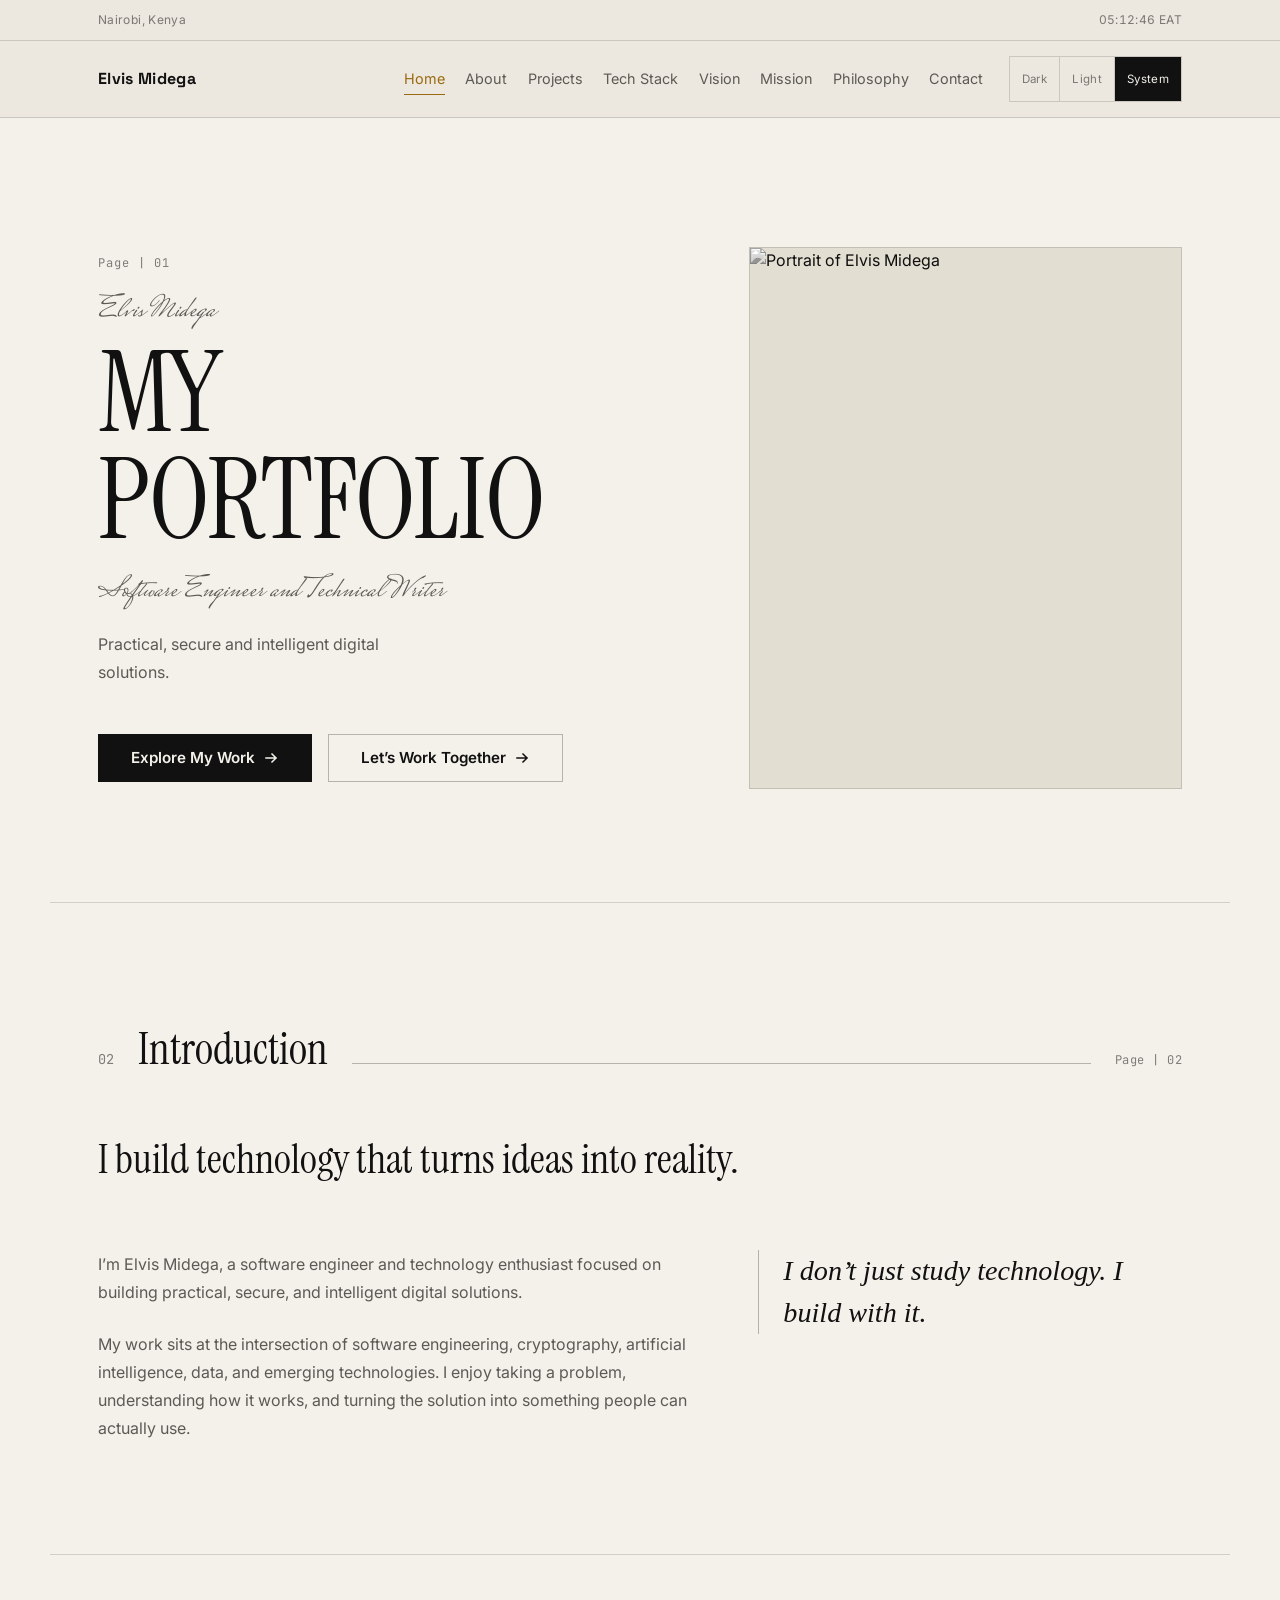
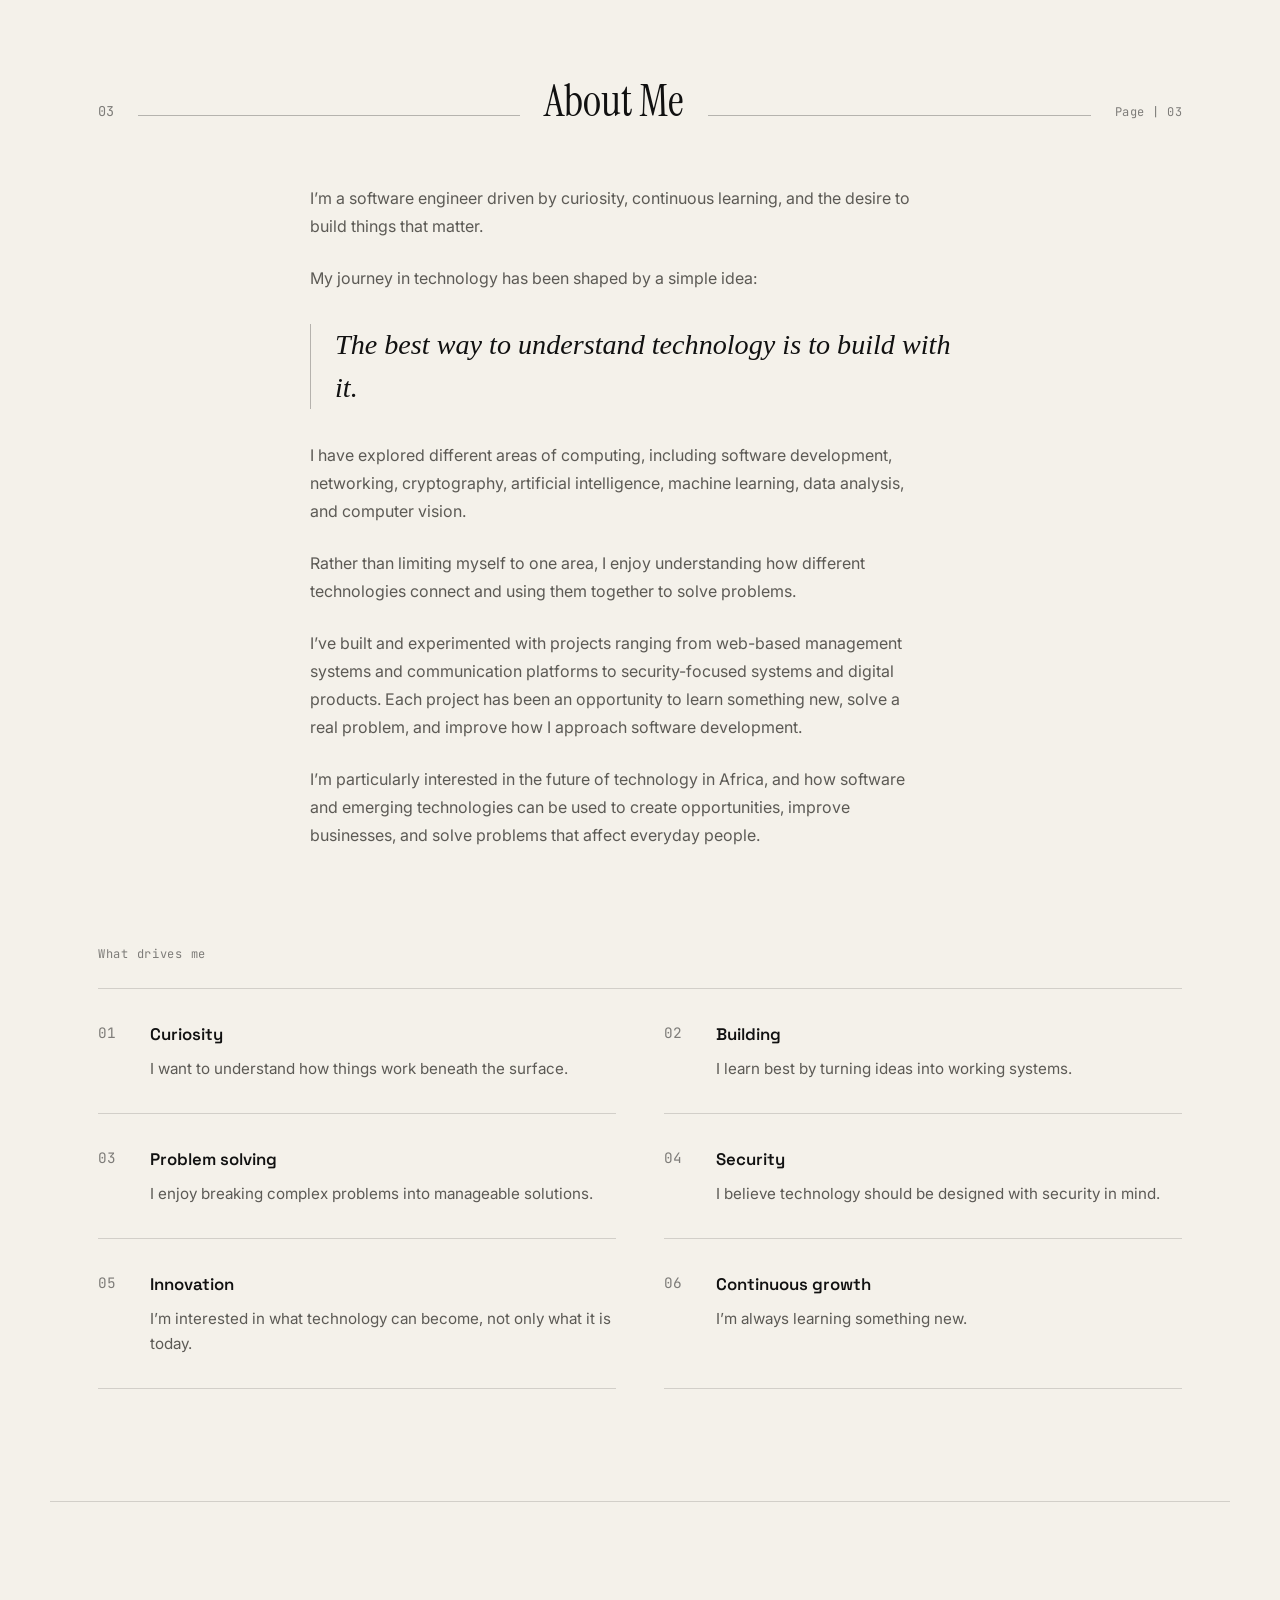
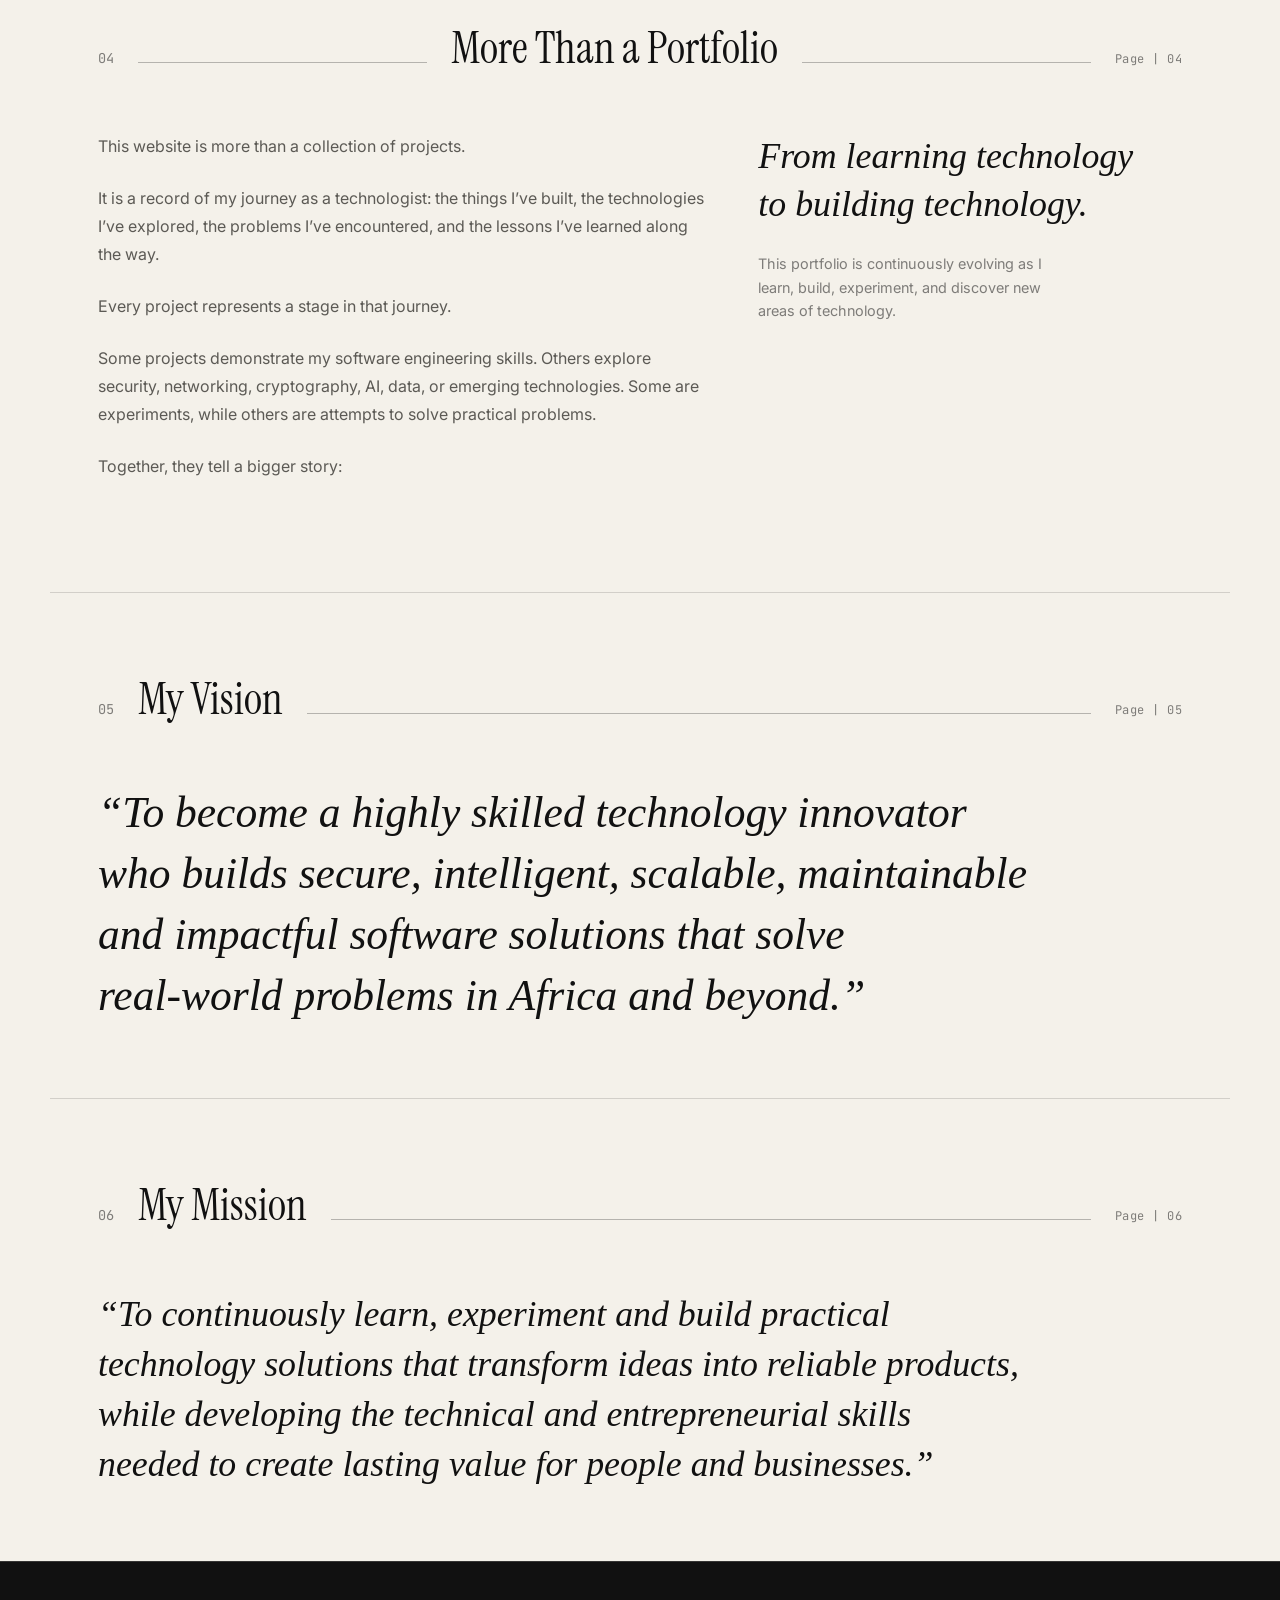
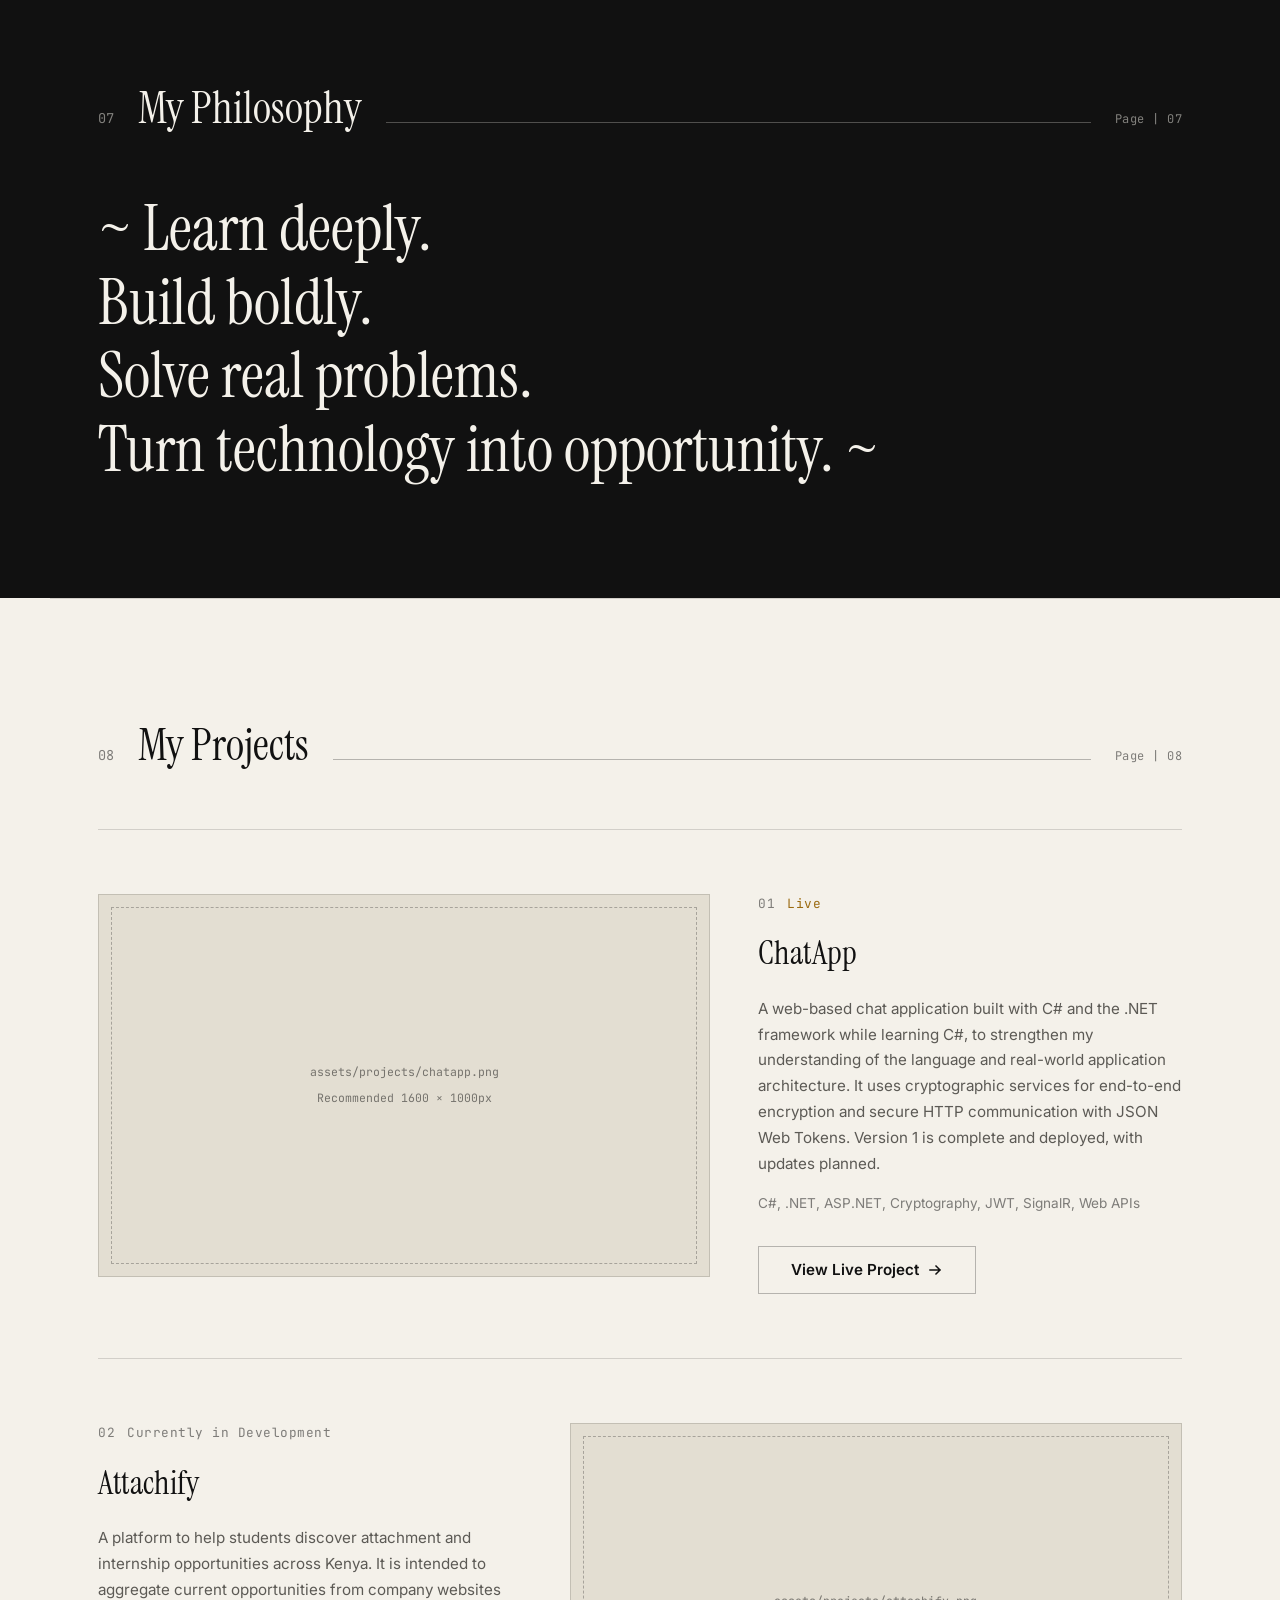
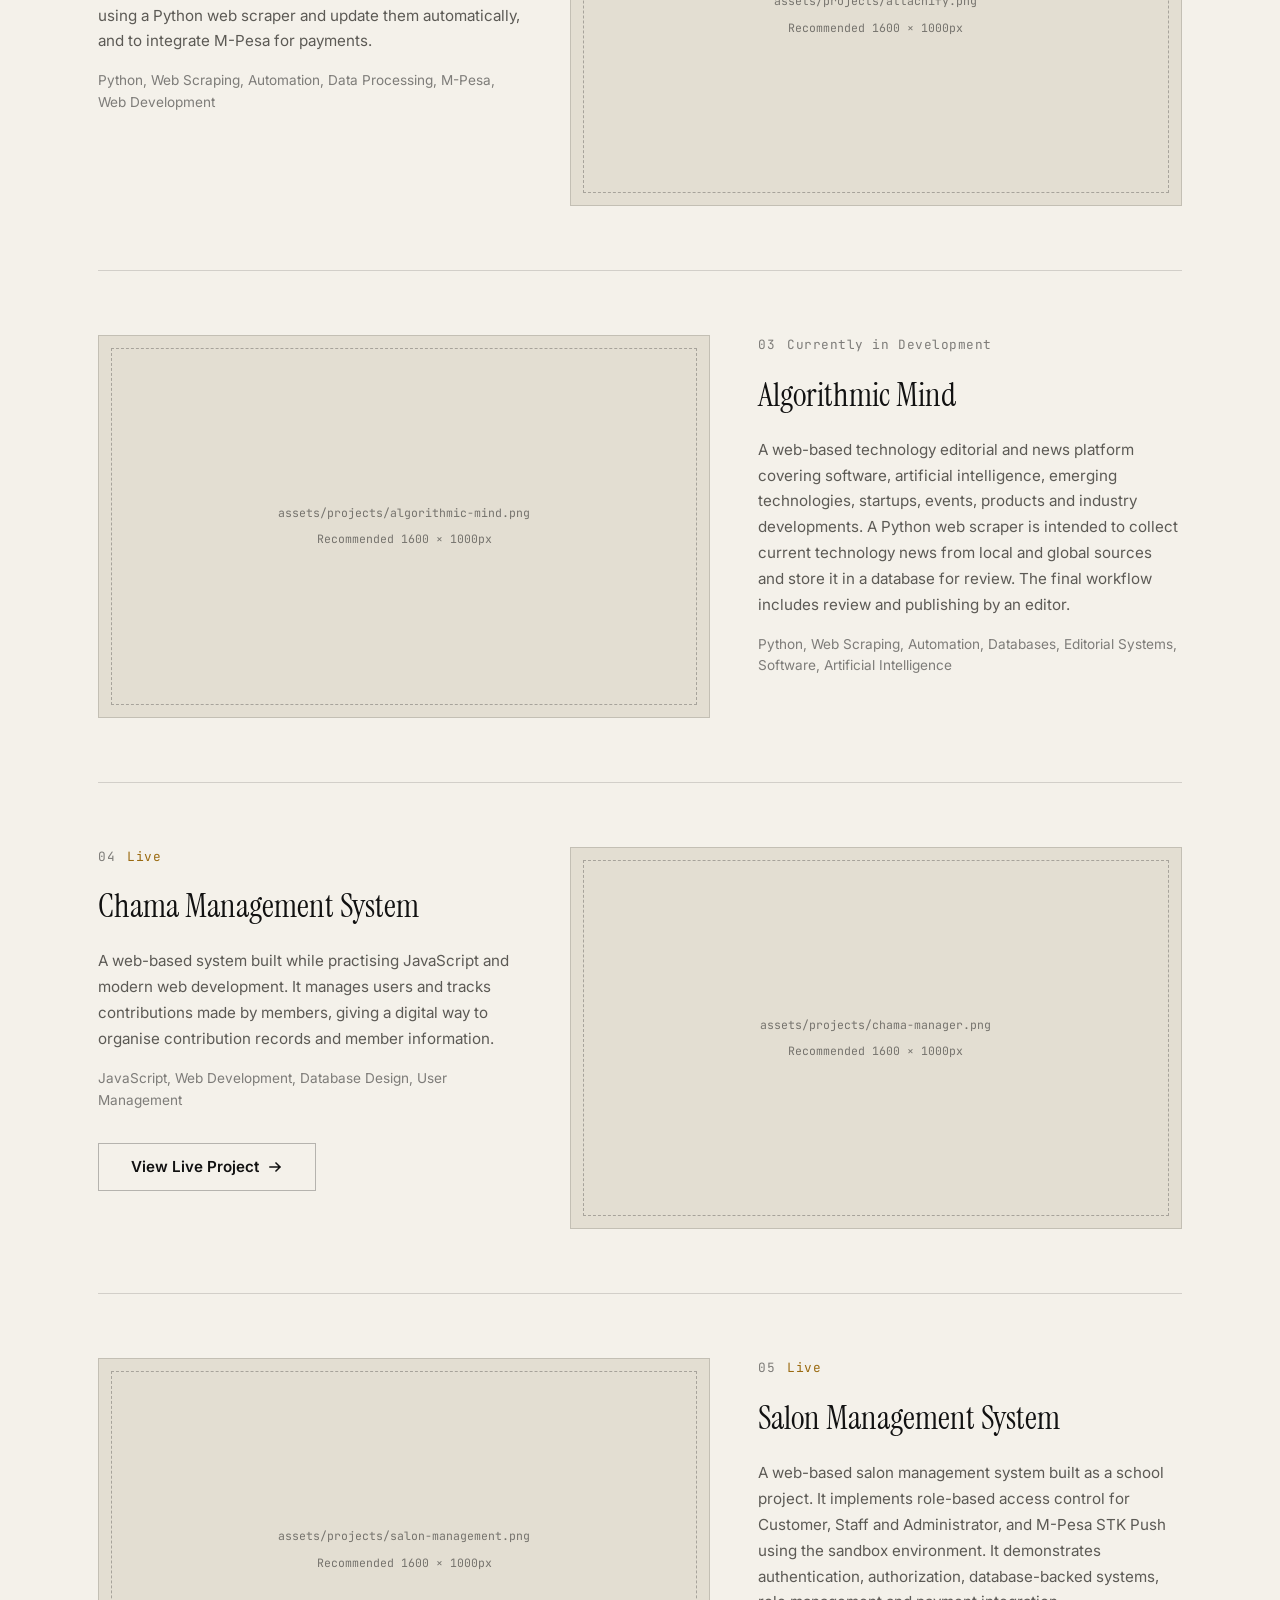
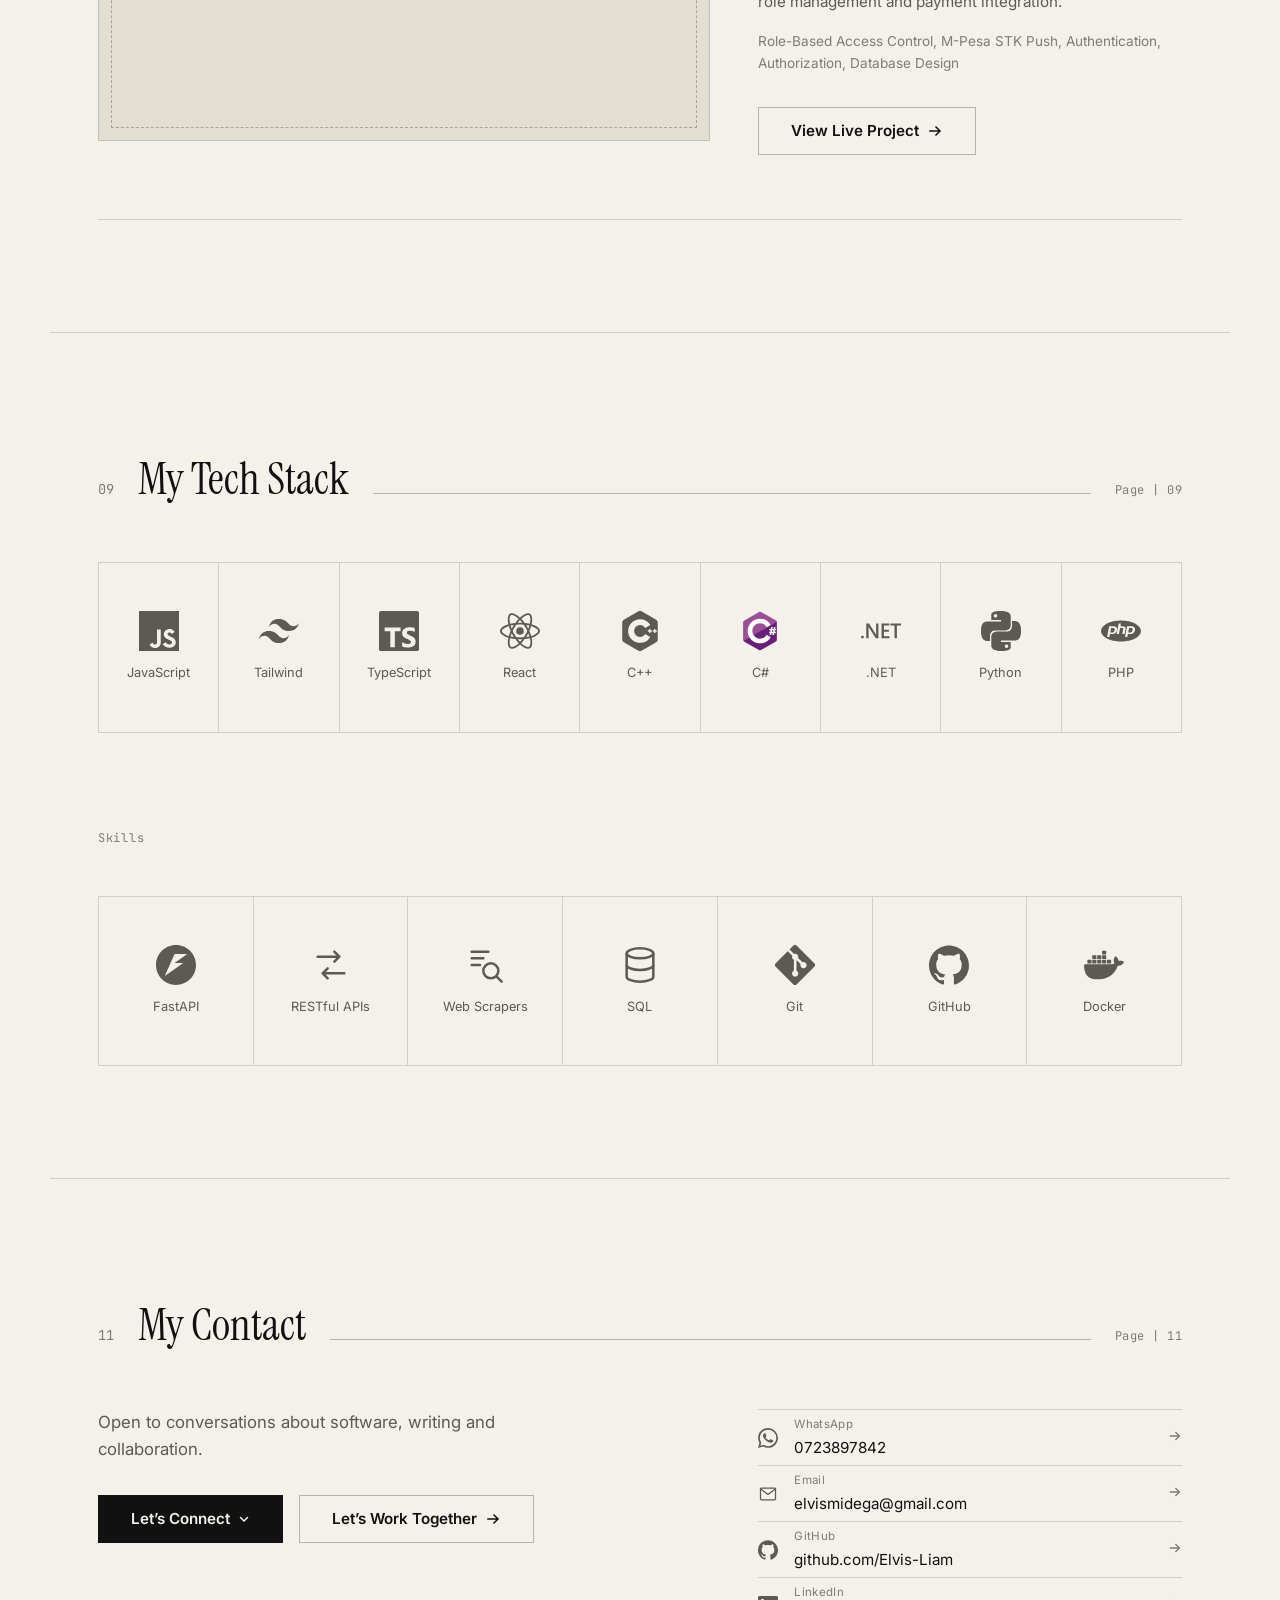
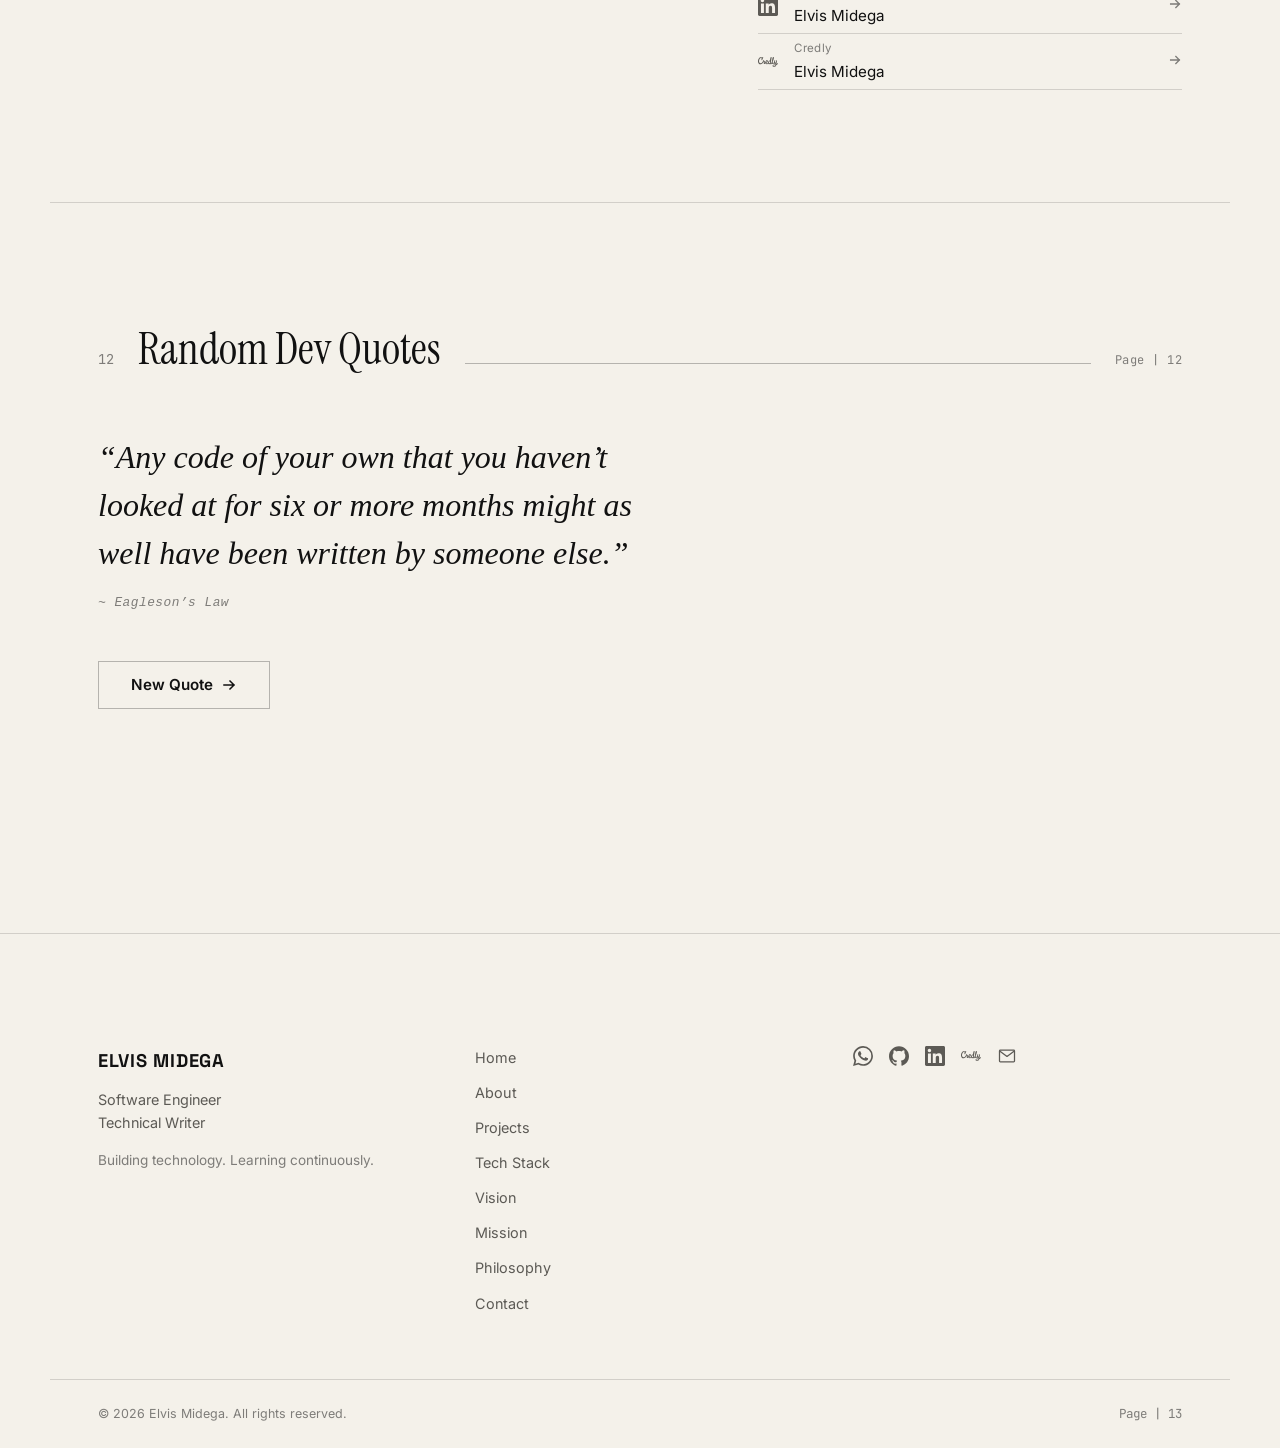
==== commit 703c39d9: "Changing About me and More than a portfolio layput" ====
--- a/index.html
+++ b/index.html
@@ -202,8 +202,9 @@
   </section>
 
   <section id="about" class="section" data-section="about" aria-label="About Me">
-    <div class="section-head reveal">
+    <div class="section-head section-head--centered reveal">
       <span class="section-index mono">03</span>
+      <span class="section-rule" aria-hidden="true"></span>
       <h2 class="section-heading">About Me</h2>
       <span class="section-rule" aria-hidden="true"></span>
       <span class="page-label mono">Page | 03</span>
@@ -269,8 +270,9 @@
   </section>
 
   <section id="journey" class="section" data-section="journey" aria-label="More Than a Portfolio">
-    <div class="section-head reveal">
+    <div class="section-head section-head--centered reveal">
       <span class="section-index mono">04</span>
+      <span class="section-rule" aria-hidden="true"></span>
       <h2 class="section-heading">More Than a Portfolio</h2>
       <span class="section-rule" aria-hidden="true"></span>
       <span class="page-label mono">Page | 04</span>
@@ -490,7 +492,7 @@
         <span class="stack-label">C++</span>
       </div>
       <div class="stack-cell">
-        <span class="stack-icon-slot mono" aria-hidden="true">c#</span>
+        <span class="stack-icon" aria-hidden="true"><svg viewBox="0 0 128 128" xmlns="http://www.w3.org/2000/svg"><path fill="#9B4F96" d="M115.4 30.7L67.1 2.9c-.8-.5-1.9-.7-3.1-.7-1.2 0-2.3.3-3.1.7l-48 27.9c-1.7 1-2.9 3.5-2.9 5.4v55.7c0 1.1.2 2.4 1 3.5l106.8-62c-.6-1.2-1.5-2.1-2.4-2.7z"/><path fill="#68217A" d="M10.7 95.3c.5.8 1.2 1.5 1.9 1.9l48.2 27.9c.8.5 1.9.7 3.1.7 1.2 0 2.3-.3 3.1-.7l48-27.9c1.7-1 2.9-3.5 2.9-5.4V36.1c0-.9-.1-1.9-.6-2.8l-106.6 62z"/><path fill="#fff" d="M85.3 76.1C81.1 83.5 73.1 88.5 64 88.5c-13.5 0-24.5-11-24.5-24.5s11-24.5 24.5-24.5c9.1 0 17.1 5 21.3 12.5l13-7.5c-6.8-11.9-19.6-20-34.3-20-21.8 0-39.5 17.7-39.5 39.5s17.7 39.5 39.5 39.5c14.6 0 27.4-8 34.2-19.8l-12.9-7.6zM97 66.2l.9-4.3h-4.2v-4.7h5.1L100 51h4.9l-1.2 6.1h3.8l1.2-6.1h4.8l-1.2 6.1h2.4v4.7h-3.3l-.9 4.3h4.2v4.7h-5.1l-1.2 6h-4.9l1.2-6h-3.8l-1.2 6h-4.8l1.2-6h-2.4v-4.7H97zm4.8 0h3.8l.9-4.3h-3.8l-.9 4.3z"/></svg></span>
         <span class="stack-label">C#</span>
       </div>
       <div class="stack-cell">
@@ -604,7 +606,7 @@
                 LinkedIn
               </a>
               <a class="dropdown-item" role="menuitem" href="https://www.credly.com/users/elvis-midega" target="_blank" rel="noopener noreferrer">
-                <span class="contact-icon-slot mono" aria-hidden="true">credly</span>
+                <span class="contact-icon" aria-hidden="true"><svg viewBox="0 0 24 24" fill="currentColor" xmlns="http://www.w3.org/2000/svg"><path d="M23.8 13.154a.299.299 0 0 0-.101-.024.407.407 0 0 0-.202.048c-.06.028-.092.08-.127.136-.087.128-.15.268-.226.4-.107.187-.246.351-.38.515-.135.156-.286.291-.424.44-.028.027-.072.043-.107.027-.028-.016-.036-.056-.032-.088.04-.38.075-.763.123-1.138.02-.172.043-.336.063-.512.028-.247.056-.487.087-.735l.234-1.824c.02-.128.032-.372-.135-.52a.446.446 0 0 0-.233-.116.46.46 0 0 0-.254.06c-.226.16-.297.504-.365.76-.142.603-.178 1.241-.471 1.804a1.772 1.772 0 0 1-.202.316.668.668 0 0 1-.186.18.332.332 0 0 1-.246.051.365.365 0 0 1-.238-.207.871.87 0 0 1-.063-.324 4.499 4.499 0 0 1 .24-1.585c.045-.132.089-.252.104-.383.028-.156.028-.38-.114-.516-.131-.128-.337-.18-.504-.128-.194.056-.31.244-.372.392-.198.463-.25.95-.317 1.446-.044.327-.127.64-.293.926a2.717 2.717 0 0 1-.603.72c-.118.087-.222.123-.328.107a.376.376 0 0 1-.278-.208.875.875 0 0 1-.095-.315 3.361 3.36 0 0 1-.036-.616c.004-.223 0-.44.044-.658.075-.39.678-1.937.808-2.345.135-.407.262-.823.353-1.246.08-.38.123-.767.11-1.15-.007-.277-.07-.576-.288-.736a.611.61 0 0 0-.603-.048.968.968 0 0 0-.455.428 2.53 2.53 0 0 0-.226.59 12.01 12.01 0 0 0-.266 1.29c-.071.429-.138.848-.206 1.268-.06.355-.206 1.614-.261 1.88-.06.272-.175.54-.301.787-.131.268-.258.536-.408.791a.694.694 0 0 1-.175.224c-.08.06-.182.088-.27.048-.102-.048-.146-.176-.166-.292-.075-.435-.012-.875.072-1.302.083-.431.44-2.4.519-2.851.099-.532.24-1.05.285-1.59.028-.388.09-.88-.202-1.187-.115-.136-.31-.16-.44-.136-.174.036-.31.176-.388.296-.1.128-.186.28-.258.467-.115.284-.186.615-.261.91l-.032.129c-.083.383-.143.77-.186 1.162a16.95 16.948 0 0 0-.06.632c-.008.1-.016.203-.027.307 0 .08.007.168-.028.244a.304.304 0 0 1-.052.068c-.08.072-.202.06-.31.056-.557-.016-1.045.3-1.35.755-.18.252-.281.542-.39.834-.01.048-.034.1-.054.152-.051.143-.13.327-.222.511a3.037 3.037 0 0 1-.317.46 3.285 3.285 0 0 1-.384.41 1.123 1.123 0 0 1-.515.26c-.174.04-.384-.043-.543-.203a.916.916 0 0 1-.206-.54c-.004-.055-.004-.115.028-.163.05-.068.146-.072.23-.076a1.623 1.623 0 0 0 1.375-1.015c.138-.34.178-.698.122-1.046a1.193 1.193 0 0 0-.19-.48.9.9 0 0 0-.396-.323c-.293-.14-.658-.127-1.01.004-.575.232-.951.74-1.134 1.562l-.02.088c-.114.487-.23 1-.582 1.354-.127.12-.261.163-.368.143-.044-.004-.08-.04-.103-.075-.096-.16.003-.532.15-1a4.1 4.1 0 0 0 .1-.366.925.925 0 0 0-.108-.495.783.783 0 0 0-.372-.324c-.143-.064-.31-.06-.468-.06h-.047c-.044 0-.103 0-.151-.012a.215.215 0 0 1-.147-.127.485.485 0 0 1 .016-.232c.004-.02.012-.048.016-.072a.368.368 0 0 0-.162-.412.509.509 0 0 0-.468-.036.768.768 0 0 0-.364.348.769.769 0 0 0-.103.48c.04.13.07.32.043.475-.055.28-.222.51-.384.74-.04.05-.072.106-.107.16a4.96 4.96 0 0 1-.706.825c-.372.335-.804.575-1.232.67-.745.165-1.506-.06-1.91-.734-.222-.38-.32-.827-.348-1.266a5.425 5.425 0 0 1 .424-2.516c.328-.76.816-1.52 1.715-1.614.353-.04.753.083.912.4.115.23.075.506 0 .75-.072.244-.175.49-.18.75-.003.26.124.54.37.616.238.072.495-.08.634-.29.138-.21.186-.46.245-.704a6.282 6.281 0 0 1 .662-1.634c.139-.236.297-.488.254-.76a.543.543 0 0 0-.373-.415.543.543 0 0 0-.535.144c-.134.148-.206.371-.387.43-.17.06-.35-.055-.507-.134-.6-.32-1.336-.312-1.963-.048-.634.25-1.146.735-1.526 1.294C.462 8.53.098 9.508.022 10.48c-.027.34-.031.695 0 1.038.036.46.1.854.214 1.206.139.423.317.79.547 1.094.266.34.587.6.94.747.372.148.784.22 1.192.208a3.172 3.172 0 0 0 1.177-.283 4.29 4.29 0 0 0 1.026-.68c.309-.26.594-.559.84-.89.162-.224.309-.46.44-.708a4.83 4.83 0 0 0 .178-.383c.044-.104.087-.215.202-.26.056-.043.15-.02.202.013.064.04.115.075.135.135.048.116.02.232-.004.332v.012c-.028.1-.055.203-.091.303-.14.424-.238.811-.16 1.195.045.207.128.387.25.527a.84.84 0 0 0 .504.264c.246.04.51-.028.725-.132.143-.068.278-.156.397-.26.06-.06.122-.12.174-.184.044-.06.087-.147.178-.143a.15.15 0 0 1 .107.064c.028.031.04.071.06.115.23.52.776.84 1.335.84h.07c.27 0 .556-.093.79-.22.27-.14.48-.348.7-.552.02-.016.045-.04.073-.044.035-.008.07.012.099.044a.26.26 0 0 1 .047.1c.135.34.46.6.824.66a1.1 1.1 0 0 0 .99-.356c.056-.06.104-.128.167-.176.064-.044.15-.076.222-.044.107.04.135.164.182.268.107.235.357.371.615.375.289 0 .554-.148.764-.34.195-.183.353-.399.516-.61a.328.328 0 0 1 .106-.096c.04-.024.096-.028.13 0 .033.024.045.06.06.091.163.4.587.652 1.01.648.417-.004.809-.224 1.103-.516.095-.092.194-.2.32-.21.14-.017.207.114.254.22.072.142.115.238.25.338.158.116.36.152.547.1.17-.04.34-.156.47-.316.072-.088.112-.204.19-.284.092-.087.132.028.136.1.016.116.016.236.008.352-.016.236-.052.471-.08.703-.011.068-.02.136-.063.188-.06.068-.166.08-.253.064a2.898 2.898 0 0 0-.321-.028l-.14-.016c-.201-.012-.4-.036-.61-.044h-.185c-.404 0-.733.048-1.03.16-.48.187-.852.57-1.003 1.018a1.305 1.305 0 0 0-.052.64c.04.203.13.403.282.587.265.315.68.515 1.149.543.408.02.852-.064 1.292-.26.848-.367 1.482-1.094 1.696-1.95 0-.02.01-.039.023-.043.298-.104.57-.248.813-.428.245-.187.467-.399.65-.643.09-.12.174-.243.253-.37.07-.125.13-.257.202-.38a.906.906 0 0 0 .13-.316.411.411 0 0 0-.05-.328.257.257 0 0 0-.135-.124m-13.68-1.63c.017-.071.045-.14.06-.206a1.9 1.9 0 0 1 .262-.504c.04-.048.08-.1.135-.136a.246.246 0 0 1 .186-.048c.107.02.183.128.202.236.032.18-.04.396-.114.555a1.097 1.097 0 0 1-.31.415c-.06.044-.114.088-.178.116-.028.008-.063.028-.115.028h-.016c-.055 0-.114-.028-.126-.088a.827.827 0 0 1 .015-.367m4.308-.184c-.004.072-.024.148-.028.223a4.91 4.91 0 0 0 0 .779c.012.152.047.3-.016.444a1.069 1.069 0 0 1-.567.643.555.555 0 0 1-.245.056c-.02 0-.04-.004-.06-.004-.12 0-.214-.092-.265-.18a.871.87 0 0 1-.1-.272 2.129 2.129 0 0 1 .072-1.122c.08-.22.202-.435.38-.594a.874.874 0 0 1 .563-.24.31.31 0 0 1 .206.064c.04.044.06.104.056.164a.05.05 0 0 1 .004.04m6.43 4.653c-.015.044-.06.104-.08.14-.042.08-.102.163-.161.235a2.562 2.562 0 0 1-.317.304c-.238.18-.503.311-.777.387a2.025 2.025 0 0 1-.487.072h-.04a.795.795 0 0 1-.515-.18.433.433 0 0 1-.158-.25.537.537 0 0 1 .047-.305.776.776 0 0 1 .38-.383c.326-.16.682-.176 1.019-.16.139.004.265.012.4.02.107.004.218.012.325.024.056 0 .115.004.17.012.044.004.092-.004.135.008.06.004.068.036.06.076"/></svg></span>
                 Credly
               </a>
             </div>
@@ -677,7 +679,7 @@
             </span>
           </a>
           <a class="contact-row" href="https://www.credly.com/users/elvis-midega" target="_blank" rel="noopener noreferrer">
-            <span class="contact-icon-slot mono" aria-hidden="true">credly</span>
+            <span class="contact-icon" aria-hidden="true"><svg viewBox="0 0 24 24" fill="currentColor" xmlns="http://www.w3.org/2000/svg"><path d="M23.8 13.154a.299.299 0 0 0-.101-.024.407.407 0 0 0-.202.048c-.06.028-.092.08-.127.136-.087.128-.15.268-.226.4-.107.187-.246.351-.38.515-.135.156-.286.291-.424.44-.028.027-.072.043-.107.027-.028-.016-.036-.056-.032-.088.04-.38.075-.763.123-1.138.02-.172.043-.336.063-.512.028-.247.056-.487.087-.735l.234-1.824c.02-.128.032-.372-.135-.52a.446.446 0 0 0-.233-.116.46.46 0 0 0-.254.06c-.226.16-.297.504-.365.76-.142.603-.178 1.241-.471 1.804a1.772 1.772 0 0 1-.202.316.668.668 0 0 1-.186.18.332.332 0 0 1-.246.051.365.365 0 0 1-.238-.207.871.87 0 0 1-.063-.324 4.499 4.499 0 0 1 .24-1.585c.045-.132.089-.252.104-.383.028-.156.028-.38-.114-.516-.131-.128-.337-.18-.504-.128-.194.056-.31.244-.372.392-.198.463-.25.95-.317 1.446-.044.327-.127.64-.293.926a2.717 2.717 0 0 1-.603.72c-.118.087-.222.123-.328.107a.376.376 0 0 1-.278-.208.875.875 0 0 1-.095-.315 3.361 3.36 0 0 1-.036-.616c.004-.223 0-.44.044-.658.075-.39.678-1.937.808-2.345.135-.407.262-.823.353-1.246.08-.38.123-.767.11-1.15-.007-.277-.07-.576-.288-.736a.611.61 0 0 0-.603-.048.968.968 0 0 0-.455.428 2.53 2.53 0 0 0-.226.59 12.01 12.01 0 0 0-.266 1.29c-.071.429-.138.848-.206 1.268-.06.355-.206 1.614-.261 1.88-.06.272-.175.54-.301.787-.131.268-.258.536-.408.791a.694.694 0 0 1-.175.224c-.08.06-.182.088-.27.048-.102-.048-.146-.176-.166-.292-.075-.435-.012-.875.072-1.302.083-.431.44-2.4.519-2.851.099-.532.24-1.05.285-1.59.028-.388.09-.88-.202-1.187-.115-.136-.31-.16-.44-.136-.174.036-.31.176-.388.296-.1.128-.186.28-.258.467-.115.284-.186.615-.261.91l-.032.129c-.083.383-.143.77-.186 1.162a16.95 16.948 0 0 0-.06.632c-.008.1-.016.203-.027.307 0 .08.007.168-.028.244a.304.304 0 0 1-.052.068c-.08.072-.202.06-.31.056-.557-.016-1.045.3-1.35.755-.18.252-.281.542-.39.834-.01.048-.034.1-.054.152-.051.143-.13.327-.222.511a3.037 3.037 0 0 1-.317.46 3.285 3.285 0 0 1-.384.41 1.123 1.123 0 0 1-.515.26c-.174.04-.384-.043-.543-.203a.916.916 0 0 1-.206-.54c-.004-.055-.004-.115.028-.163.05-.068.146-.072.23-.076a1.623 1.623 0 0 0 1.375-1.015c.138-.34.178-.698.122-1.046a1.193 1.193 0 0 0-.19-.48.9.9 0 0 0-.396-.323c-.293-.14-.658-.127-1.01.004-.575.232-.951.74-1.134 1.562l-.02.088c-.114.487-.23 1-.582 1.354-.127.12-.261.163-.368.143-.044-.004-.08-.04-.103-.075-.096-.16.003-.532.15-1a4.1 4.1 0 0 0 .1-.366.925.925 0 0 0-.108-.495.783.783 0 0 0-.372-.324c-.143-.064-.31-.06-.468-.06h-.047c-.044 0-.103 0-.151-.012a.215.215 0 0 1-.147-.127.485.485 0 0 1 .016-.232c.004-.02.012-.048.016-.072a.368.368 0 0 0-.162-.412.509.509 0 0 0-.468-.036.768.768 0 0 0-.364.348.769.769 0 0 0-.103.48c.04.13.07.32.043.475-.055.28-.222.51-.384.74-.04.05-.072.106-.107.16a4.96 4.96 0 0 1-.706.825c-.372.335-.804.575-1.232.67-.745.165-1.506-.06-1.91-.734-.222-.38-.32-.827-.348-1.266a5.425 5.425 0 0 1 .424-2.516c.328-.76.816-1.52 1.715-1.614.353-.04.753.083.912.4.115.23.075.506 0 .75-.072.244-.175.49-.18.75-.003.26.124.54.37.616.238.072.495-.08.634-.29.138-.21.186-.46.245-.704a6.282 6.281 0 0 1 .662-1.634c.139-.236.297-.488.254-.76a.543.543 0 0 0-.373-.415.543.543 0 0 0-.535.144c-.134.148-.206.371-.387.43-.17.06-.35-.055-.507-.134-.6-.32-1.336-.312-1.963-.048-.634.25-1.146.735-1.526 1.294C.462 8.53.098 9.508.022 10.48c-.027.34-.031.695 0 1.038.036.46.1.854.214 1.206.139.423.317.79.547 1.094.266.34.587.6.94.747.372.148.784.22 1.192.208a3.172 3.172 0 0 0 1.177-.283 4.29 4.29 0 0 0 1.026-.68c.309-.26.594-.559.84-.89.162-.224.309-.46.44-.708a4.83 4.83 0 0 0 .178-.383c.044-.104.087-.215.202-.26.056-.043.15-.02.202.013.064.04.115.075.135.135.048.116.02.232-.004.332v.012c-.028.1-.055.203-.091.303-.14.424-.238.811-.16 1.195.045.207.128.387.25.527a.84.84 0 0 0 .504.264c.246.04.51-.028.725-.132.143-.068.278-.156.397-.26.06-.06.122-.12.174-.184.044-.06.087-.147.178-.143a.15.15 0 0 1 .107.064c.028.031.04.071.06.115.23.52.776.84 1.335.84h.07c.27 0 .556-.093.79-.22.27-.14.48-.348.7-.552.02-.016.045-.04.073-.044.035-.008.07.012.099.044a.26.26 0 0 1 .047.1c.135.34.46.6.824.66a1.1 1.1 0 0 0 .99-.356c.056-.06.104-.128.167-.176.064-.044.15-.076.222-.044.107.04.135.164.182.268.107.235.357.371.615.375.289 0 .554-.148.764-.34.195-.183.353-.399.516-.61a.328.328 0 0 1 .106-.096c.04-.024.096-.028.13 0 .033.024.045.06.06.091.163.4.587.652 1.01.648.417-.004.809-.224 1.103-.516.095-.092.194-.2.32-.21.14-.017.207.114.254.22.072.142.115.238.25.338.158.116.36.152.547.1.17-.04.34-.156.47-.316.072-.088.112-.204.19-.284.092-.087.132.028.136.1.016.116.016.236.008.352-.016.236-.052.471-.08.703-.011.068-.02.136-.063.188-.06.068-.166.08-.253.064a2.898 2.898 0 0 0-.321-.028l-.14-.016c-.201-.012-.4-.036-.61-.044h-.185c-.404 0-.733.048-1.03.16-.48.187-.852.57-1.003 1.018a1.305 1.305 0 0 0-.052.64c.04.203.13.403.282.587.265.315.68.515 1.149.543.408.02.852-.064 1.292-.26.848-.367 1.482-1.094 1.696-1.95 0-.02.01-.039.023-.043.298-.104.57-.248.813-.428.245-.187.467-.399.65-.643.09-.12.174-.243.253-.37.07-.125.13-.257.202-.38a.906.906 0 0 0 .13-.316.411.411 0 0 0-.05-.328.257.257 0 0 0-.135-.124m-13.68-1.63c.017-.071.045-.14.06-.206a1.9 1.9 0 0 1 .262-.504c.04-.048.08-.1.135-.136a.246.246 0 0 1 .186-.048c.107.02.183.128.202.236.032.18-.04.396-.114.555a1.097 1.097 0 0 1-.31.415c-.06.044-.114.088-.178.116-.028.008-.063.028-.115.028h-.016c-.055 0-.114-.028-.126-.088a.827.827 0 0 1 .015-.367m4.308-.184c-.004.072-.024.148-.028.223a4.91 4.91 0 0 0 0 .779c.012.152.047.3-.016.444a1.069 1.069 0 0 1-.567.643.555.555 0 0 1-.245.056c-.02 0-.04-.004-.06-.004-.12 0-.214-.092-.265-.18a.871.87 0 0 1-.1-.272 2.129 2.129 0 0 1 .072-1.122c.08-.22.202-.435.38-.594a.874.874 0 0 1 .563-.24.31.31 0 0 1 .206.064c.04.044.06.104.056.164a.05.05 0 0 1 .004.04m6.43 4.653c-.015.044-.06.104-.08.14-.042.08-.102.163-.161.235a2.562 2.562 0 0 1-.317.304c-.238.18-.503.311-.777.387a2.025 2.025 0 0 1-.487.072h-.04a.795.795 0 0 1-.515-.18.433.433 0 0 1-.158-.25.537.537 0 0 1 .047-.305.776.776 0 0 1 .38-.383c.326-.16.682-.176 1.019-.16.139.004.265.012.4.02.107.004.218.012.325.024.056 0 .115.004.17.012.044.004.092-.004.135.008.06.004.068.036.06.076"/></svg></span>
             <span class="contact-row-text">
               <span class="contact-label">Credly</span>
               <span class="contact-value">Elvis Midega</span>
@@ -772,7 +774,7 @@
         <span class="contact-icon" aria-hidden="true"><svg viewBox="0 0 24 24" fill="currentColor" xmlns="http://www.w3.org/2000/svg"><path d="M20.447 20.452h-3.554v-5.569c0-1.328-.027-3.037-1.852-3.037-1.853 0-2.136 1.445-2.136 2.939v5.667H9.351V9h3.414v1.561h.046c.477-.9 1.637-1.85 3.37-1.85 3.601 0 4.267 2.37 4.267 5.455v6.286zM5.337 7.433c-1.144 0-2.063-.926-2.063-2.065 0-1.138.92-2.063 2.063-2.063 1.14 0 2.064.925 2.064 2.063 0 1.139-.925 2.065-2.064 2.065zm1.782 13.019H3.555V9h3.564v11.452zM22.225 0H1.771C.792 0 0 .774 0 1.729v20.542C0 23.227.792 24 1.771 24h20.451C23.2 24 24 23.227 24 22.271V1.729C24 .774 23.2 0 22.222 0h.003z"/></svg></span>
       </a>
       <a class="footer-social-link" href="https://www.credly.com/users/elvis-midega" target="_blank" rel="noopener noreferrer" aria-label="Credly">
-        <span class="contact-icon-slot mono" aria-hidden="true">credly</span>
+        <span class="contact-icon" aria-hidden="true"><svg viewBox="0 0 24 24" fill="currentColor" xmlns="http://www.w3.org/2000/svg"><path d="M23.8 13.154a.299.299 0 0 0-.101-.024.407.407 0 0 0-.202.048c-.06.028-.092.08-.127.136-.087.128-.15.268-.226.4-.107.187-.246.351-.38.515-.135.156-.286.291-.424.44-.028.027-.072.043-.107.027-.028-.016-.036-.056-.032-.088.04-.38.075-.763.123-1.138.02-.172.043-.336.063-.512.028-.247.056-.487.087-.735l.234-1.824c.02-.128.032-.372-.135-.52a.446.446 0 0 0-.233-.116.46.46 0 0 0-.254.06c-.226.16-.297.504-.365.76-.142.603-.178 1.241-.471 1.804a1.772 1.772 0 0 1-.202.316.668.668 0 0 1-.186.18.332.332 0 0 1-.246.051.365.365 0 0 1-.238-.207.871.87 0 0 1-.063-.324 4.499 4.499 0 0 1 .24-1.585c.045-.132.089-.252.104-.383.028-.156.028-.38-.114-.516-.131-.128-.337-.18-.504-.128-.194.056-.31.244-.372.392-.198.463-.25.95-.317 1.446-.044.327-.127.64-.293.926a2.717 2.717 0 0 1-.603.72c-.118.087-.222.123-.328.107a.376.376 0 0 1-.278-.208.875.875 0 0 1-.095-.315 3.361 3.36 0 0 1-.036-.616c.004-.223 0-.44.044-.658.075-.39.678-1.937.808-2.345.135-.407.262-.823.353-1.246.08-.38.123-.767.11-1.15-.007-.277-.07-.576-.288-.736a.611.61 0 0 0-.603-.048.968.968 0 0 0-.455.428 2.53 2.53 0 0 0-.226.59 12.01 12.01 0 0 0-.266 1.29c-.071.429-.138.848-.206 1.268-.06.355-.206 1.614-.261 1.88-.06.272-.175.54-.301.787-.131.268-.258.536-.408.791a.694.694 0 0 1-.175.224c-.08.06-.182.088-.27.048-.102-.048-.146-.176-.166-.292-.075-.435-.012-.875.072-1.302.083-.431.44-2.4.519-2.851.099-.532.24-1.05.285-1.59.028-.388.09-.88-.202-1.187-.115-.136-.31-.16-.44-.136-.174.036-.31.176-.388.296-.1.128-.186.28-.258.467-.115.284-.186.615-.261.91l-.032.129c-.083.383-.143.77-.186 1.162a16.95 16.948 0 0 0-.06.632c-.008.1-.016.203-.027.307 0 .08.007.168-.028.244a.304.304 0 0 1-.052.068c-.08.072-.202.06-.31.056-.557-.016-1.045.3-1.35.755-.18.252-.281.542-.39.834-.01.048-.034.1-.054.152-.051.143-.13.327-.222.511a3.037 3.037 0 0 1-.317.46 3.285 3.285 0 0 1-.384.41 1.123 1.123 0 0 1-.515.26c-.174.04-.384-.043-.543-.203a.916.916 0 0 1-.206-.54c-.004-.055-.004-.115.028-.163.05-.068.146-.072.23-.076a1.623 1.623 0 0 0 1.375-1.015c.138-.34.178-.698.122-1.046a1.193 1.193 0 0 0-.19-.48.9.9 0 0 0-.396-.323c-.293-.14-.658-.127-1.01.004-.575.232-.951.74-1.134 1.562l-.02.088c-.114.487-.23 1-.582 1.354-.127.12-.261.163-.368.143-.044-.004-.08-.04-.103-.075-.096-.16.003-.532.15-1a4.1 4.1 0 0 0 .1-.366.925.925 0 0 0-.108-.495.783.783 0 0 0-.372-.324c-.143-.064-.31-.06-.468-.06h-.047c-.044 0-.103 0-.151-.012a.215.215 0 0 1-.147-.127.485.485 0 0 1 .016-.232c.004-.02.012-.048.016-.072a.368.368 0 0 0-.162-.412.509.509 0 0 0-.468-.036.768.768 0 0 0-.364.348.769.769 0 0 0-.103.48c.04.13.07.32.043.475-.055.28-.222.51-.384.74-.04.05-.072.106-.107.16a4.96 4.96 0 0 1-.706.825c-.372.335-.804.575-1.232.67-.745.165-1.506-.06-1.91-.734-.222-.38-.32-.827-.348-1.266a5.425 5.425 0 0 1 .424-2.516c.328-.76.816-1.52 1.715-1.614.353-.04.753.083.912.4.115.23.075.506 0 .75-.072.244-.175.49-.18.75-.003.26.124.54.37.616.238.072.495-.08.634-.29.138-.21.186-.46.245-.704a6.282 6.281 0 0 1 .662-1.634c.139-.236.297-.488.254-.76a.543.543 0 0 0-.373-.415.543.543 0 0 0-.535.144c-.134.148-.206.371-.387.43-.17.06-.35-.055-.507-.134-.6-.32-1.336-.312-1.963-.048-.634.25-1.146.735-1.526 1.294C.462 8.53.098 9.508.022 10.48c-.027.34-.031.695 0 1.038.036.46.1.854.214 1.206.139.423.317.79.547 1.094.266.34.587.6.94.747.372.148.784.22 1.192.208a3.172 3.172 0 0 0 1.177-.283 4.29 4.29 0 0 0 1.026-.68c.309-.26.594-.559.84-.89.162-.224.309-.46.44-.708a4.83 4.83 0 0 0 .178-.383c.044-.104.087-.215.202-.26.056-.043.15-.02.202.013.064.04.115.075.135.135.048.116.02.232-.004.332v.012c-.028.1-.055.203-.091.303-.14.424-.238.811-.16 1.195.045.207.128.387.25.527a.84.84 0 0 0 .504.264c.246.04.51-.028.725-.132.143-.068.278-.156.397-.26.06-.06.122-.12.174-.184.044-.06.087-.147.178-.143a.15.15 0 0 1 .107.064c.028.031.04.071.06.115.23.52.776.84 1.335.84h.07c.27 0 .556-.093.79-.22.27-.14.48-.348.7-.552.02-.016.045-.04.073-.044.035-.008.07.012.099.044a.26.26 0 0 1 .047.1c.135.34.46.6.824.66a1.1 1.1 0 0 0 .99-.356c.056-.06.104-.128.167-.176.064-.044.15-.076.222-.044.107.04.135.164.182.268.107.235.357.371.615.375.289 0 .554-.148.764-.34.195-.183.353-.399.516-.61a.328.328 0 0 1 .106-.096c.04-.024.096-.028.13 0 .033.024.045.06.06.091.163.4.587.652 1.01.648.417-.004.809-.224 1.103-.516.095-.092.194-.2.32-.21.14-.017.207.114.254.22.072.142.115.238.25.338.158.116.36.152.547.1.17-.04.34-.156.47-.316.072-.088.112-.204.19-.284.092-.087.132.028.136.1.016.116.016.236.008.352-.016.236-.052.471-.08.703-.011.068-.02.136-.063.188-.06.068-.166.08-.253.064a2.898 2.898 0 0 0-.321-.028l-.14-.016c-.201-.012-.4-.036-.61-.044h-.185c-.404 0-.733.048-1.03.16-.48.187-.852.57-1.003 1.018a1.305 1.305 0 0 0-.052.64c.04.203.13.403.282.587.265.315.68.515 1.149.543.408.02.852-.064 1.292-.26.848-.367 1.482-1.094 1.696-1.95 0-.02.01-.039.023-.043.298-.104.57-.248.813-.428.245-.187.467-.399.65-.643.09-.12.174-.243.253-.37.07-.125.13-.257.202-.38a.906.906 0 0 0 .13-.316.411.411 0 0 0-.05-.328.257.257 0 0 0-.135-.124m-13.68-1.63c.017-.071.045-.14.06-.206a1.9 1.9 0 0 1 .262-.504c.04-.048.08-.1.135-.136a.246.246 0 0 1 .186-.048c.107.02.183.128.202.236.032.18-.04.396-.114.555a1.097 1.097 0 0 1-.31.415c-.06.044-.114.088-.178.116-.028.008-.063.028-.115.028h-.016c-.055 0-.114-.028-.126-.088a.827.827 0 0 1 .015-.367m4.308-.184c-.004.072-.024.148-.028.223a4.91 4.91 0 0 0 0 .779c.012.152.047.3-.016.444a1.069 1.069 0 0 1-.567.643.555.555 0 0 1-.245.056c-.02 0-.04-.004-.06-.004-.12 0-.214-.092-.265-.18a.871.87 0 0 1-.1-.272 2.129 2.129 0 0 1 .072-1.122c.08-.22.202-.435.38-.594a.874.874 0 0 1 .563-.24.31.31 0 0 1 .206.064c.04.044.06.104.056.164a.05.05 0 0 1 .004.04m6.43 4.653c-.015.044-.06.104-.08.14-.042.08-.102.163-.161.235a2.562 2.562 0 0 1-.317.304c-.238.18-.503.311-.777.387a2.025 2.025 0 0 1-.487.072h-.04a.795.795 0 0 1-.515-.18.433.433 0 0 1-.158-.25.537.537 0 0 1 .047-.305.776.776 0 0 1 .38-.383c.326-.16.682-.176 1.019-.16.139.004.265.012.4.02.107.004.218.012.325.024.056 0 .115.004.17.012.044.004.092-.004.135.008.06.004.068.036.06.076"/></svg></span>
       </a>
       <a class="footer-social-link" href="mailto:elvismidega@gmail.com" aria-label="Email">
         <span class="contact-icon" aria-hidden="true">
--- a/css/style.css
+++ b/css/style.css
@@ -195,6 +195,13 @@
   flex-shrink: 0;
 }
 
+/* Heading sits between two equal flexible rules instead of
+   directly after the index, so it reads as centered between the
+   index and the page label rather than left-anchored. */
+.section-head--centered .section-heading {
+  text-align: center;
+}
+
 .mono {
   font-family: var(--font-mono);
 }
@@ -707,10 +714,12 @@
 
 /* Used where a genuine 7/5 split would leave an empty, unbalanced
    right column: About Me runs its long text across roughly 8
-   columns' worth of width instead, still left-aligned with the
-   section head above it. */
+   columns' worth of width instead. Centered rather than pinned to
+   the section head's left edge, so it doesn't leave a large empty
+   gap on the right once the container is wider than its cap. */
 .content-wide {
   max-width: 66ch;
+  margin-inline: auto;
 }
 
 /* =========================================================
--- a/css/responsive.css
+++ b/css/responsive.css
@@ -130,6 +130,7 @@
   .project-text,
   .project-entry.is-reversed .project-text {
     grid-column: 1 / -1;
+    grid-row: auto;
   }
 }
 
